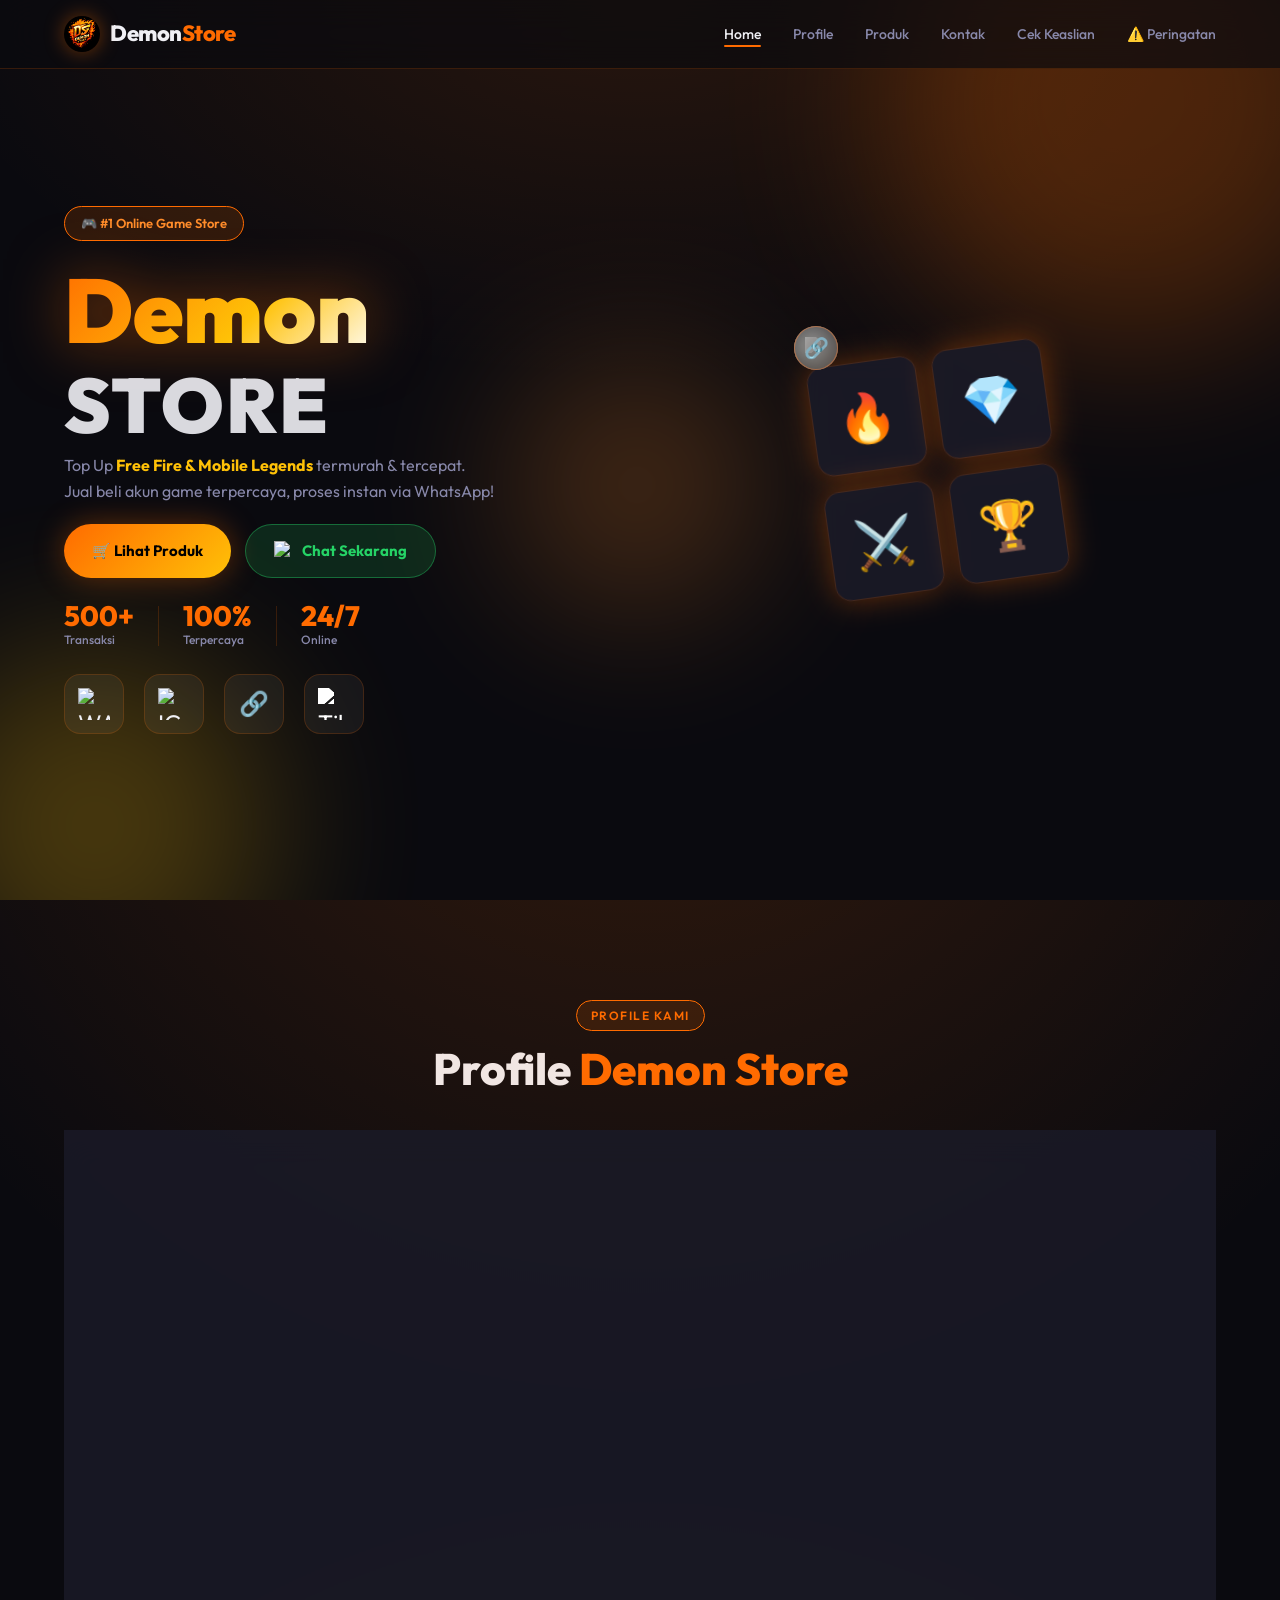
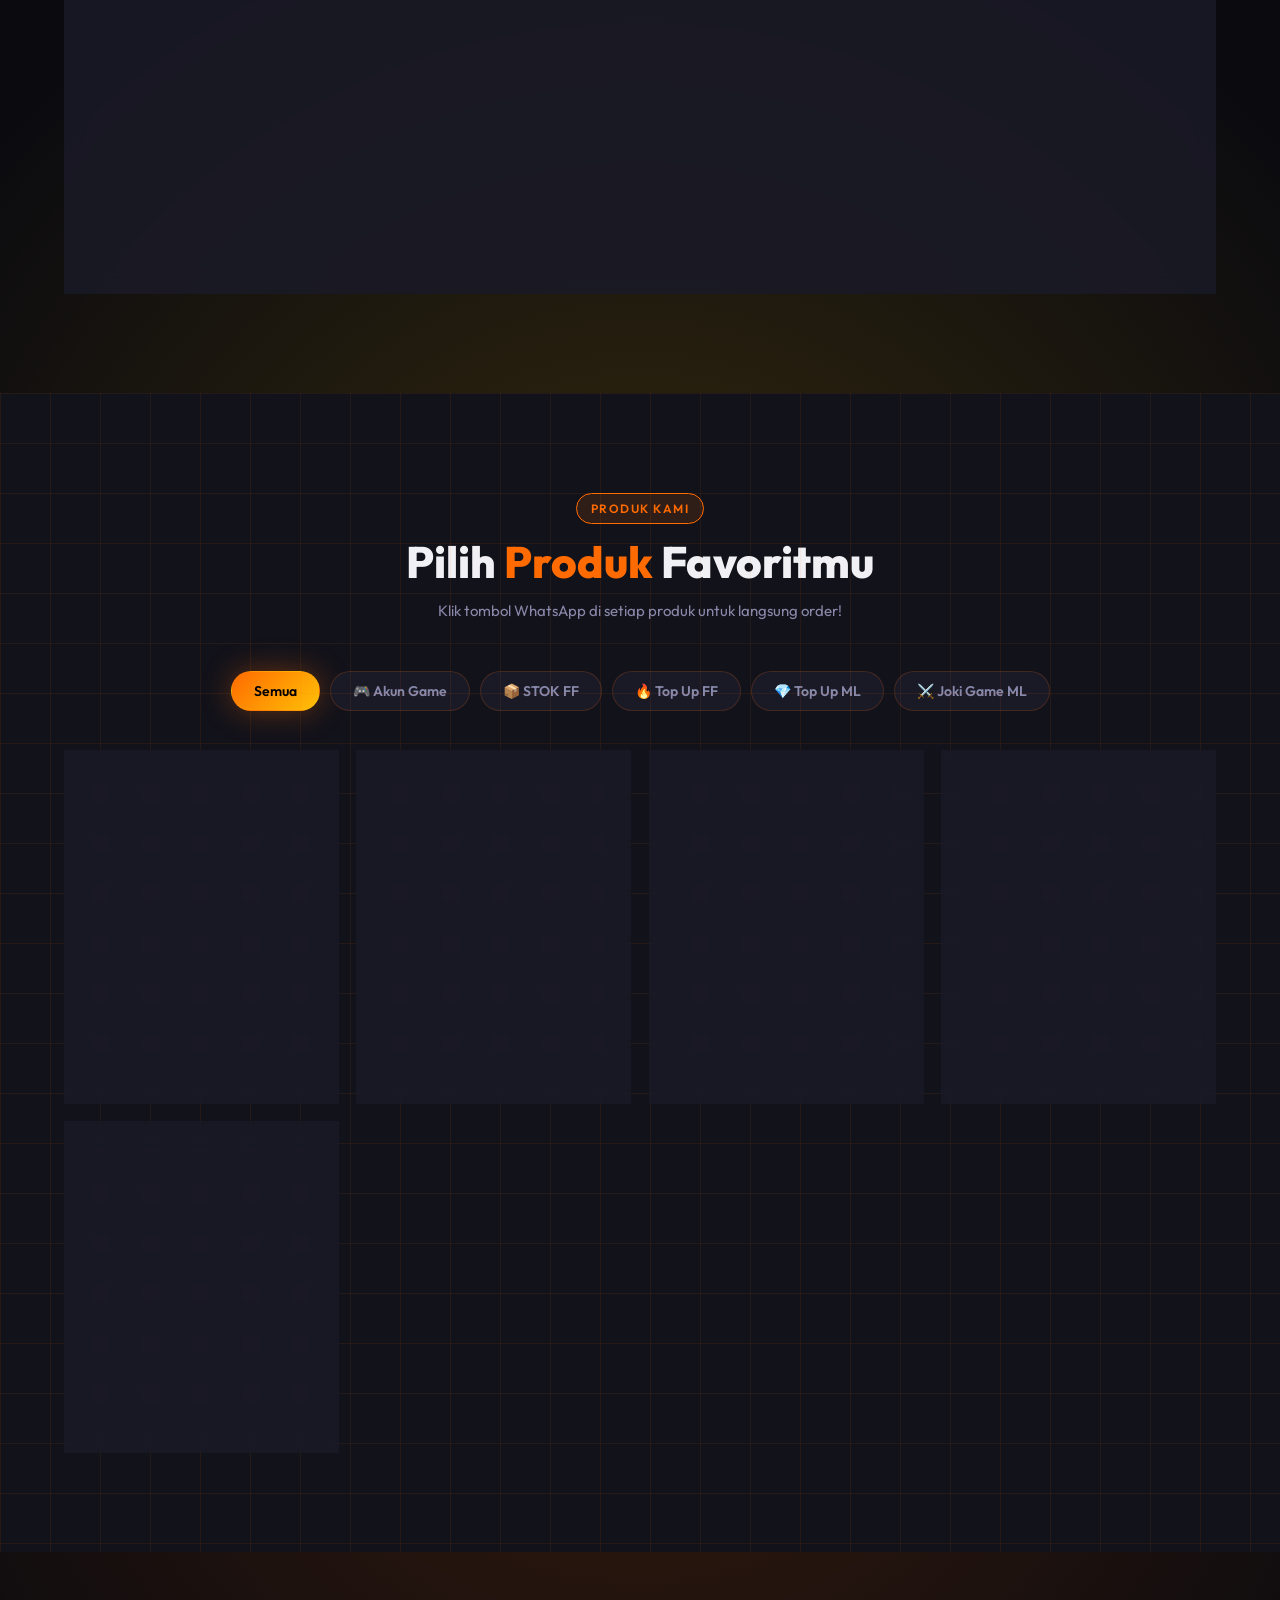
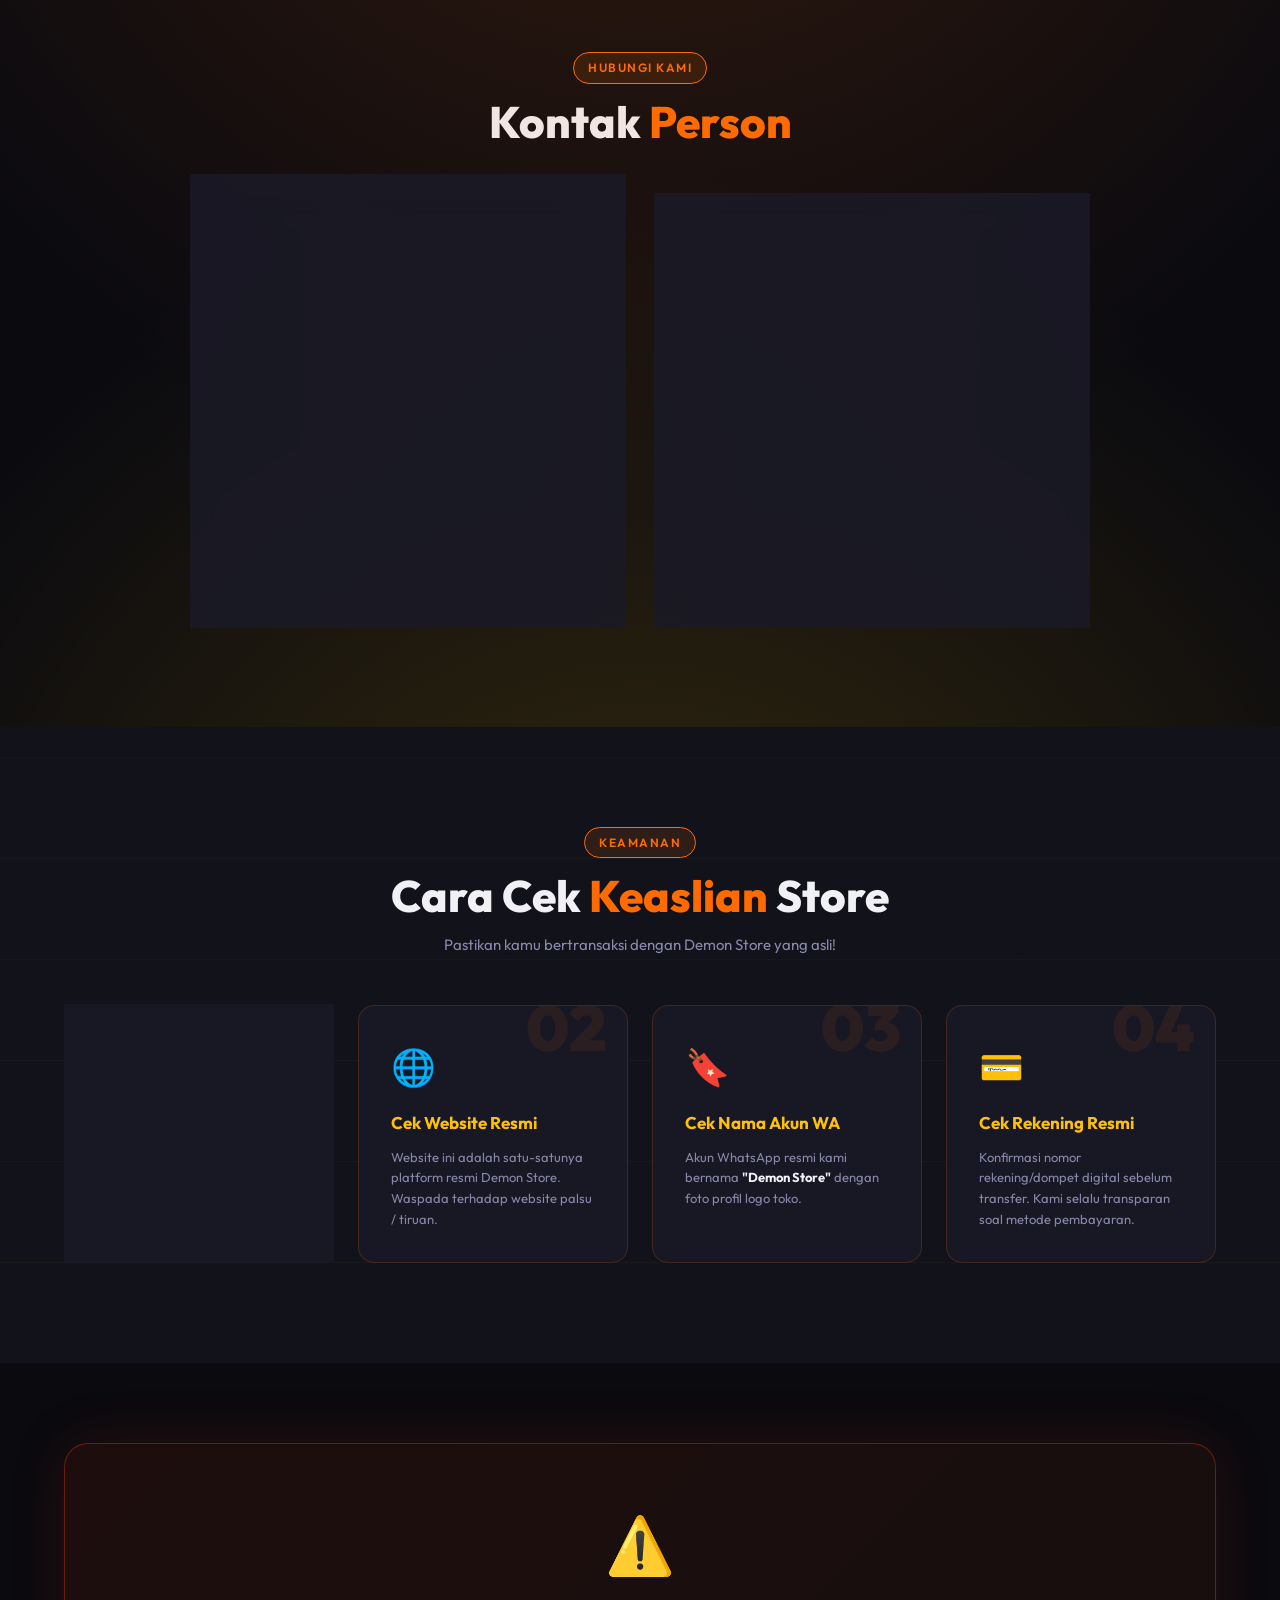
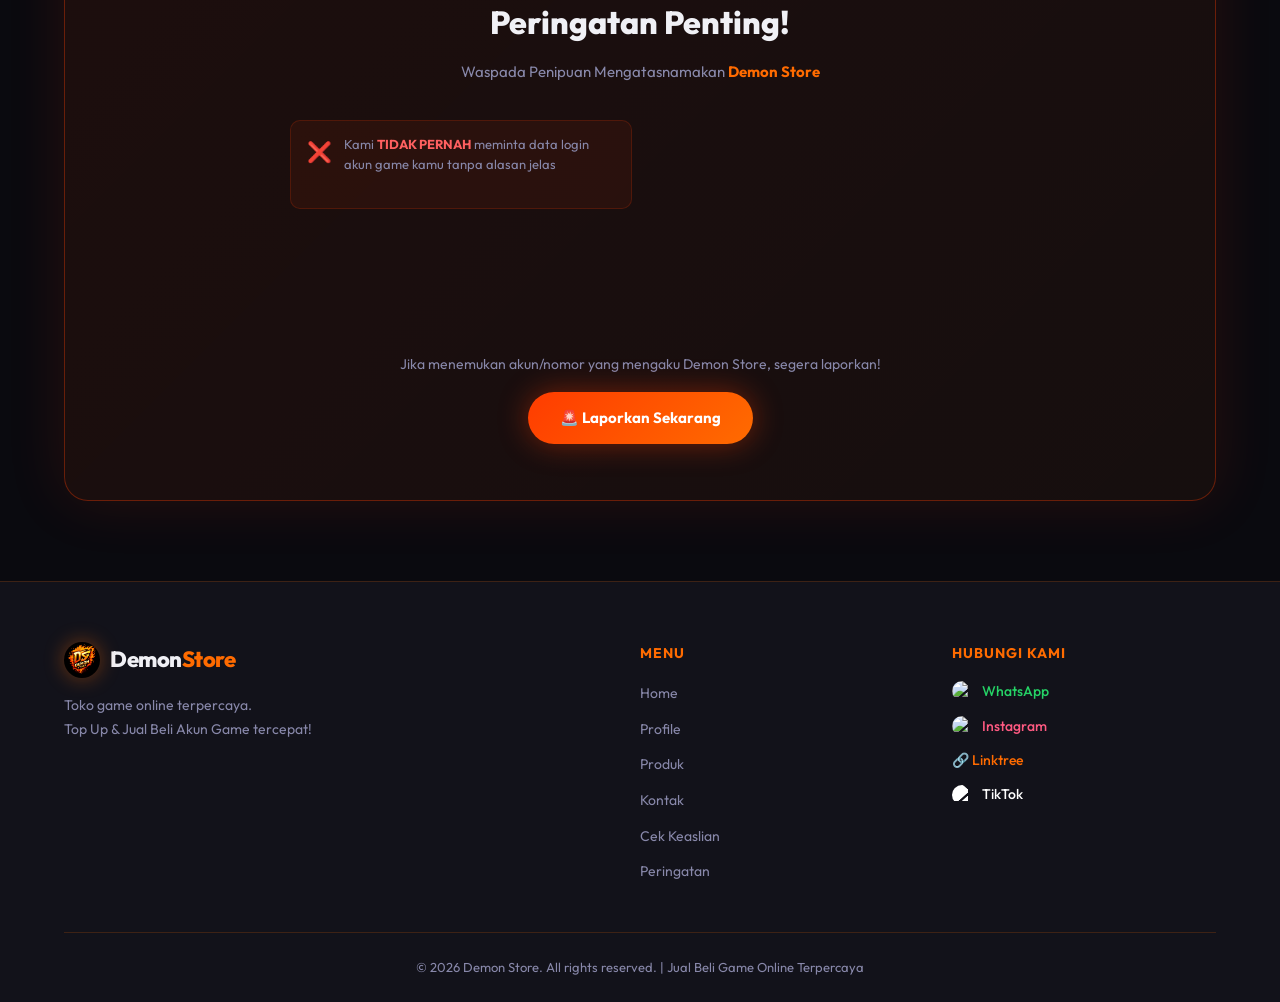
==== index.html @ 5db78ac3 "stok FF-013" ====
<!DOCTYPE html>
<html lang="id">
<head>
  <meta charset="UTF-8" />
  <meta name="viewport" content="width=device-width, initial-scale=1.0" />
  <title>Demon Store – Jual Beli Game Online Terpercaya</title>
  <meta name="description" content="Demon Store – Top Up FF & ML, Jual Beli Akun Game terpercaya. Order mudah via WhatsApp!" />
  <link rel="preconnect" href="https://fonts.googleapis.com" />
  <link rel="preconnect" href="https://fonts.gstatic.com" crossorigin />
  <link href="https://fonts.googleapis.com/css2?family=Outfit:wght@300;400;500;600;700;800;900&display=swap" rel="stylesheet" />
  <link rel="stylesheet" href="https://cdnjs.cloudflare.com/ajax/libs/font-awesome/6.4.0/css/all.min.css" />
  <link rel="stylesheet" href="style.css" />
</head>
<body>

  <!-- NAVBAR -->
  <nav class="navbar" id="navbar">
    <div class="nav-overlay" id="navOverlay"></div>
    <div class="nav-container">
      <div class="nav-logo">
        <img src="logo.jpeg" alt="Demon Store Logo" class="logo-img" />
        <span class="logo-text">Demon<span class="accent">Store</span></span>
      </div>
      <ul class="nav-links" id="navLinks">
        <!-- Sidebar Header (Hanya muncul di mobile) -->
        <div class="mobile-nav-header">
          <div class="nav-logo">
            <img src="logo.jpeg" alt="Demon Store Logo" class="logo-img" />
            <span class="logo-text">Demon<span class="accent">Store</span></span>
          </div>
          <button class="close-btn" id="closeMenu" aria-label="Close">×</button>
        </div>
        
        <li><a href="#home" class="active">Home</a></li>
        <li><a href="#profile">Profile</a></li>
        <li><a href="#products">Produk</a></li>
        <li><a href="#contact">Kontak</a></li>
        <li><a href="#verify">Cek Keaslian</a></li>
        <li><a href="#warning">⚠️ Peringatan</a></li>
      </ul>
      <button class="hamburger" id="hamburger" aria-label="Menu">
        <span></span><span></span><span></span>
      </button>
    </div>
  </nav>

  <!-- HERO -->
  <section class="hero" id="home">
    <div class="hero-bg-orbs">
      <div class="orb orb1"></div>
      <div class="orb orb2"></div>
      <div class="orb orb3"></div>
      <!-- Floating Particles (More) -->
      <div class="particle p1"></div><div class="particle p2"></div>
      <div class="particle p3"></div><div class="particle p4"></div>
      <div class="particle p5"></div><div class="particle p6"></div>
      <div class="particle p7"></div><div class="particle p8"></div>
      <div class="particle p9"></div><div class="particle p10"></div>
      <!-- Diagonal Rain (More) -->
      <div class="rain r1"></div><div class="rain r2"></div>
      <div class="rain r3"></div><div class="rain r4"></div>
      <div class="rain r5"></div><div class="rain r6"></div>
    </div>
    
    <div class="container hero-inner">
      <div class="hero-content">
        <div class="hero-badge">🎮 #1 Online Game Store</div>
        <h1 class="hero-title">
          <span class="fire-text">Demon</span><br />
          <span class="hero-sub">Store</span>
        </h1>
        <p class="hero-desc">
          Top Up <strong>Free Fire & Mobile Legends</strong> termurah & tercepat.<br />
          Jual beli akun game terpercaya, proses instan via WhatsApp!
        </p>
        <div class="hero-buttons">
          <a href="#products" class="btn-primary">🛒 Lihat Produk</a>
          <a href="https://wa.me/6283835989728?text=Halo%20Demon%20Store%2C%20saya%20ingin%20bertanya%20tentang%20produk!" class="btn-wa" target="_blank" rel="noopener">
            <img src="https://upload.wikimedia.org/wikipedia/commons/6/6b/WhatsApp.svg" alt="WA" class="wa-icon-sm" />
            Chat Sekarang
          </a>
        </div>
        <div class="hero-stats">
          <div class="stat"><span class="stat-num">500+</span><span class="stat-label">Transaksi</span></div>
          <div class="stat-divider"></div>
          <div class="stat"><span class="stat-num">100%</span><span class="stat-label">Terpercaya</span></div>
          <div class="stat-divider"></div>
          <div class="stat"><span class="stat-num">24/7</span><span class="stat-label">Online</span></div>
        </div>
        <div class="hero-socials">
          <a href="https://wa.me/6283835989728" target="_blank" rel="noopener" class="hero-social-item wa" title="WhatsApp">
            <img src="https://upload.wikimedia.org/wikipedia/commons/6/6b/WhatsApp.svg" alt="WA" />
          </a>
          <a href="https://www.instagram.com/demon_store99?igsh=MTVzcms2bGg2bmU2bA==" target="_blank" rel="noopener" class="hero-social-item ig" title="Instagram">
            <img src="https://upload.wikimedia.org/wikipedia/commons/e/e7/Instagram_logo_2016.svg" alt="IG" />
          </a>
          <a href="https://linktr.ee/DemonStoree99" target="_blank" rel="noopener" class="hero-social-item linktree" title="Linktree">
            🔗
          </a>
          <a href="https://www.tiktok.com/@demon_storree99?_r=1&_t=ZS-96Do6cMdAGb" target="_blank" rel="noopener" class="hero-social-item tiktok" title="TikTok">
            <img src="https://cdn.jsdelivr.net/npm/simple-icons@latest/icons/tiktok.svg" alt="TikTok" style="filter: brightness(0) invert(1);" />
          </a>
        </div>
      </div>
      <div class="hero-visual">
        <div class="hero-float-wrapper">
          <div class="hero-card-float">
            <div class="float-card">🔥</div>
            <div class="float-card delay1">💎</div>
            <div class="float-card delay2">⚔️</div>
            <div class="float-card delay3">🏆</div>
          </div>

          <!-- Icon Sosial di 4 sisi tengah -->
          <a href="https://wa.me/6283835989728" class="float-social fs-top" target="_blank" rel="noopener" title="WhatsApp">
            <img src="https://upload.wikimedia.org/wikipedia/commons/6/6b/WhatsApp.svg" alt="WhatsApp" />
          </a>
          <a href="https://www.instagram.com/demon_store99?igsh=MTVzcms2bGg2bmU2bA==" class="float-social fs-right" target="_blank" rel="noopener" title="Instagram">
            <img src="https://upload.wikimedia.org/wikipedia/commons/e/e7/Instagram_logo_2016.svg" alt="Instagram" />
          </a>
          <a href="https://www.tiktok.com/@demon_storree99?_r=1&_t=ZS-96Do6cMdAGb" class="float-social fs-bottom" target="_blank" rel="noopener" title="TikTok">
            <img src="https://cdn.jsdelivr.net/npm/simple-icons@latest/icons/tiktok.svg" alt="TikTok" style="filter:brightness(0) invert(1);" />
          </a>
          <a href="https://linktr.ee/DemonStoree99" class="float-social fs-left" target="_blank" rel="noopener" title="Linktree">
            🔗
          </a>
        </div>
      </div>
    </div>
  </section>

  <!-- PROFILE -->
  <section class="contact-section" id="profile">
    <div class="contact-bg-waves">
      <div class="wave w1"></div>
      <div class="wave w2"></div>
    </div>
    <div class="container">
      <div class="section-header">
        <span class="section-badge">Profile Kami</span>
        <h2 class="section-title">Profile <span class="accent">Demon Store</span></h2>
      </div>
      <div class="contact-grid">
        <div class="contact-card">
          <img src="logo1.jpeg" alt="Demon Store Logo" class="contact-logo" />
          <h3>Demon Store Official</h3>
          <p>𝗠𝗲𝗻𝗶𝗻𝗴𝗶𝗹𝗮𝗵 𝗧𝗮𝗻𝗽𝗮 𝗠𝗲𝗻𝗷𝗮𝘁𝘂𝗵𝗸𝗮𝗻 </p>
          <div class="contact-buttons-wrapper">
            <a href="https://wa.me/6283835989728?text=Halo%20Demon%20Store%2C%20saya%20ingin%20bertanya!" class="btn-contact wa" target="_blank" rel="noopener">
              <img src="https://upload.wikimedia.org/wikipedia/commons/6/6b/WhatsApp.svg" alt="WA" class="wa-icon" />
              WhatsApp
            </a>
            <a href="https://www.instagram.com/demon_store99?igsh=MTVzcms2bGg2bmU2bA==" class="btn-contact ig" target="_blank" rel="noopener">
              <img src="https://upload.wikimedia.org/wikipedia/commons/e/e7/Instagram_logo_2016.svg" alt="IG" class="wa-icon" />
              Instagram
            </a>
            <a href="https://www.tiktok.com/@demon_storree99?_r=1&_t=ZS-96Do6cMdAGb" class="btn-contact tiktok" target="_blank" rel="noopener">
              <img src="https://cdn.jsdelivr.net/npm/simple-icons@latest/icons/tiktok.svg" alt="TikTok" class="wa-icon" style="filter: brightness(0) invert(1);" />
              TikTok
            </a>
            <a href="https://whatsapp.com/channel/0029Vb9yxIjLikgG3HMe6g3t" class="btn-contact youtube" target="_blank" rel="noopener">
              <img src="all testi.jpeg" alt="YouTube" class="wa-icon" />
              All Testi / Stok Demon Store
            </a>
            <a href="https://whatsapp.com/channel/0029Vb6cRN696H4KCyrR0G2e" class="btn-contact discord" target="_blank" rel="noopener">
              <img src="rental.jpeg" alt="Discord" class="wa-icon" />
              Rental Akun FF Demon Store
            </a>
            <a href="https://whatsapp.com/channel/0029VbBf2Cc2UPBJj2Yd321P" class="btn-contact telegram" target="_blank" rel="noopener">
              <img src="top up.jpeg" alt="Telegram" class="wa-icon" />
              Top Up💎FF / ML Demon Store
            </a>
            <a href="https://whatsapp.com/channel/0029VbCBgcVI7BeAu5rU200K" class="btn-contact facebook" target="_blank" rel="noopener">
              <img src="joki.jpeg" alt="Facebook" class="wa-icon" />
              Joki Game ML / FF Demon Store
            </a>
              <a href="https://linktr.ee/DemonStoree99" class="btn-contact linktree" target="_blank" rel="noopener">
              <span class="wa-icon">🔗</span>
              Linktree (Semua Layanan)
            </a>
          </div>
        </div>
      </div>
    </div>
  </section>

  <!-- PRODUCTS -->
  <section class="products-section" id="products">
    <div class="products-bg-grid"></div>
    <div class="container">
      <div class="section-header">
        <span class="section-badge">Produk Kami</span>
        <h2 class="section-title">Pilih <span class="accent">Produk</span> Favoritmu</h2>
        <p class="section-desc">Klik tombol WhatsApp di setiap produk untuk langsung order!</p>
      </div>

      <!-- CATEGORY TABS -->
      <div class="category-tabs">
        <button class="tab-btn active" data-tab="all" id="tab-all">Semua</button>
        <button class="tab-btn" data-tab="akun" id="tab-akun">🎮 Akun Game</button>
        <button class="tab-btn" data-tab="stok-ff" id="tab-stok-ff">📦 STOK FF</button>
        <button class="tab-btn" data-tab="ff" id="tab-ff">🔥 Top Up FF</button>
        <button class="tab-btn" data-tab="ml" id="tab-ml">💎 Top Up ML</button>
        <button class="tab-btn" data-tab="joki" id="tab-joki">⚔️ Joki Game ML</button>
      </div>

      <!-- PRODUCT GRID -->
      <div class="product-grid" id="productGrid">

        <!-- AKUN GAME -->
        <div class="product-card" data-category="akun" data-popular="true">
          <div class="card-badge hot">HOT</div>
          <div class="card-game-icon">🎮</div>
          <div class="card-info">
            <span class="card-game-tag">Akun Game</span>
            <h3 class="card-title">Akun Mobile Legends</h3>
            <p class="card-desc">Akun ML berbagai tier rank (Epic – Mythic), hero & skin lengkap</p>
            <div class="card-price">Mulai <span>Rp 50.000</span></div>
          </div>
          <a href="https://wa.me/6283835989728?text=Halo%20Demon%20Store%2C%20saya%20mau%20beli%20Akun%20Mobile%20Legends.%20Bisa%20info%20stok%20dan%20harganya%3F" class="btn-order" target="_blank" rel="noopener">
            <img src="https://upload.wikimedia.org/wikipedia/commons/6/6b/WhatsApp.svg" alt="WA" class="wa-icon" />
            Order via WhatsApp
          </a>
        </div>

        <div class="product-card" data-category="akun" data-popular="true">
          <div class="card-badge">BEST</div>
          <div class="card-game-icon">🔥</div>
          <div class="card-info">
            <span class="card-game-tag">Akun Game</span>
            <h3 class="card-title">Akun Free Fire</h3>
            <p class="card-desc">Akun FF level tinggi, karakter & skin senjata rare tersedia</p>
            <div class="card-price">Mulai <span>Rp 100.000</span></div>
          </div>
          <a href="https://wa.me/6283835989728?text=Halo%20Demon%20Store%2C%20saya%20tertarik%20beli%20Akun%20Free%20Fire.%20Ada%20stok%3F%20Minta%20info%20lengkapnya%20dong!" class="btn-order" target="_blank" rel="noopener">
            <img src="https://upload.wikimedia.org/wikipedia/commons/6/6b/WhatsApp.svg" alt="WA" class="wa-icon" />
            Order via WhatsApp
          </a>
        </div>

        <div class="product-card" data-category="akun">
          <div class="card-game-icon">🏆</div>
          <div class="card-info">
            <span class="card-game-tag">Akun Game</span>
            <h3 class="card-title">Akun PUBG Mobile</h3>
            <p class="card-desc">Akun PUBG M dengan outfit & gun skin premium, rank tinggi</p>
            <div class="card-price">Mulai <span>Rp 75.000</span></div>
          </div>
          <a href="https://wa.me/6283835989728?text=Halo%20Demon%20Store%2C%20saya%20mau%20tanya%20soal%20Akun%20PUBG%20Mobile%20yang%20dijual.%20Ada%20pilihan%20apa%20saja%3F" class="btn-order" target="_blank" rel="noopener">
            <img src="https://upload.wikimedia.org/wikipedia/commons/6/6b/WhatsApp.svg" alt="WA" class="wa-icon" />
            Order via WhatsApp
          </a>
        </div>

        <!-- STOK FF CARDS -->
        <div class="product-card stok-ff-card" data-category="stok-ff" data-popular="false" onclick="window.location.href='detail.html?id=FF-001'" style="cursor: pointer;">
          <div class="stok-slider-wrapper">
            <div class="stok-images-gallery">
              <img src="FF-001/sampul.png" alt="Profile" class="stok-image active" />
            </div>
            <div class="stok-slider-nav stok-slider-prev" onclick="event.stopPropagation(); prevStokImage(this)"><i class="fas fa-arrow-left"></i></div>
            <div class="stok-slider-nav stok-slider-next" onclick="event.stopPropagation(); nextStokImage(this)"><i class="fas fa-arrow-right"></i></div>
            <div class="stok-slider-dots">
              <div class="stok-slider-dot active" onclick="event.stopPropagation(); goToStokImage(this, 0)"></div>
            </div>
          </div>
          <div class="stok-content-wrapper">
            <div class="stok-badge-category">FREE FIRE</div>
            <div class="stok-account-id">FF-001</div>
            <div class="stok-desc"><p>Akun Level 71</p></div>
            <div class="stok-status">Sold Out</div>
            <div class="stok-warranty">✓ Bergaransi</div>
            <div class="stok-bestseller">⭐ Best Seller</div>
            <div class="stok-price">Harga: <span>Rp 550.000</span></div>
          </div>
        </div>

        <div class="product-card stok-ff-card" data-category="stok-ff" data-popular="false" onclick="window.location.href='detail.html?id=FF-002'" style="cursor: pointer;">
          <div class="stok-slider-wrapper">
            <div class="stok-images-gallery">
              <img src="FF-002/sampul.png" alt="Profile" class="stok-image active" />
            </div>
            <div class="stok-slider-nav stok-slider-prev" onclick="event.stopPropagation(); prevStokImage(this)"><i class="fas fa-arrow-left"></i></div>
            <div class="stok-slider-nav stok-slider-next" onclick="event.stopPropagation(); nextStokImage(this)"><i class="fas fa-arrow-right"></i></div>
            <div class="stok-slider-dots">
              <div class="stok-slider-dot active" onclick="event.stopPropagation(); goToStokImage(this, 0)"></div>
            </div>
          </div>
          <div class="stok-content-wrapper">
            <div class="stok-badge-category">FREE FIRE</div>
            <div class="stok-account-id">FF-002</div>
            <div class="stok-desc"><p>Akun Level 70</p></div>
            <div class="stok-status">Sold Out</div>
            <div class="stok-warranty">✓ Bergaransi</div>
            <div class="stok-bestseller">⭐ Best Seller</div>
            <div class="stok-price">Harga: <span>Rp 650.000</span></div>
          </div>
        </div>

        <div class="product-card stok-ff-card" data-category="stok-ff" data-popular="false" onclick="window.location.href='detail.html?id=FF-003'" style="cursor: pointer;">
          <div class="stok-slider-wrapper">
            <div class="stok-images-gallery">
              <img src="FF-003/sampul.png" alt="Profile" class="stok-image active" />
            </div>
            <div class="stok-slider-nav stok-slider-prev" onclick="event.stopPropagation(); prevStokImage(this)"><i class="fas fa-arrow-left"></i></div>
            <div class="stok-slider-nav stok-slider-next" onclick="event.stopPropagation(); nextStokImage(this)"><i class="fas fa-arrow-right"></i></div>
            <div class="stok-slider-dots">
              <div class="stok-slider-dot active" onclick="event.stopPropagation(); goToStokImage(this, 0)"></div>
            </div>
          </div>
          <div class="stok-content-wrapper">
            <div class="stok-badge-category">FREE FIRE</div>
            <div class="stok-account-id">FF-003</div>
            <div class="stok-desc"><p>Akun Level 77</p></div>
            <div class="stok-status">Sold Out</div>
            <div class="stok-warranty">✓ Bergaransi</div>
            <div class="stok-bestseller">⭐ Best Seller</div>
            <div class="stok-price">Harga: <span>Rp 2.500.000</span></div>
          </div>
        </div>
        <div class="product-card stok-ff-card" data-category="stok-ff" data-popular="false" onclick="window.location.href='detail.html?id=FF-004'" style="cursor: pointer;">
          <div class="stok-slider-wrapper">
            <div class="stok-images-gallery">
              <img src="FF-004/sampul.png" alt="Profile" class="stok-image active" />
            </div>
            <div class="stok-slider-nav stok-slider-prev" onclick="event.stopPropagation(); prevStokImage(this)"><i class="fas fa-arrow-left"></i></div>
            <div class="stok-slider-nav stok-slider-next" onclick="event.stopPropagation(); nextStokImage(this)"><i class="fas fa-arrow-right"></i></div>
            <div class="stok-slider-dots">
              <div class="stok-slider-dot active" onclick="event.stopPropagation(); goToStokImage(this, 0)"></div>
            </div>
          </div>
          <div class="stok-content-wrapper">
            <div class="stok-badge-category">FREE FIRE</div>
            <div class="stok-account-id">FF-004</div>
            <div class="stok-desc"><p>Akun Level 54</p></div>
            <div class="stok-status">Sold Out</div>
            <div class="stok-warranty">✓ Bergaransi</div>
            <div class="stok-bestseller">⭐ Best Seller</div>
            <div class="stok-price">Harga: <span>Rp 250.000</span></div>
          </div>
        </div>
        <div class="product-card stok-ff-card" data-category="stok-ff" data-popular="false" onclick="window.location.href='detail.html?id=FF-005'" style="cursor: pointer;">
          <div class="stok-slider-wrapper">
            <div class="stok-images-gallery">
              <img src="FF-005/sampul.png" alt="Profile" class="stok-image active" />
            </div>
            <div class="stok-slider-nav stok-slider-prev" onclick="event.stopPropagation(); prevStokImage(this)"><i class="fas fa-arrow-left"></i></div>
            <div class="stok-slider-nav stok-slider-next" onclick="event.stopPropagation(); nextStokImage(this)"><i class="fas fa-arrow-right"></i></div>
            <div class="stok-slider-dots">
              <div class="stok-slider-dot active" onclick="event.stopPropagation(); goToStokImage(this, 0)"></div>
            </div>
          </div>
          <div class="stok-content-wrapper">
            <div class="stok-badge-category">FREE FIRE</div>
            <div class="stok-account-id">FF-005</div>
            <div class="stok-desc"><p>Akun Level 54</p></div>
            <div class="stok-status">Sold Out</div>
            <div class="stok-warranty">✓ Bergaransi</div>
            <div class="stok-bestseller">⭐ Best Seller</div>
            <div class="stok-price">Harga: <span>Rp 200.000</span></div>
          </div>
        </div>
        <div class="product-card stok-ff-card" data-category="stok-ff" data-popular="false" onclick="window.location.href='detail.html?id=FF-006'" style="cursor: pointer;">
          <div class="stok-slider-wrapper">
            <div class="stok-images-gallery">
              <img src="FF-006/sampul.png" alt="Profile" class="stok-image active" />
            </div>
            <div class="stok-slider-nav stok-slider-prev" onclick="event.stopPropagation(); prevStokImage(this)"><i class="fas fa-arrow-left"></i></div>
            <div class="stok-slider-nav stok-slider-next" onclick="event.stopPropagation(); nextStokImage(this)"><i class="fas fa-arrow-right"></i></div>
            <div class="stok-slider-dots">
              <div class="stok-slider-dot active" onclick="event.stopPropagation(); goToStokImage(this, 0)"></div>
            </div>
          </div>
          <div class="stok-content-wrapper">
            <div class="stok-badge-category">FREE FIRE</div>
            <div class="stok-account-id">FF-006</div>
            <div class="stok-desc"><p>Akun Level 65</p></div>
            <div class="stok-status">Sold Out </div>
            <div class="stok-warranty">✓ Bergaransi</div>
            <div class="stok-bestseller">⭐ Best Seller</div>
            <div class="stok-price">Harga: <span>Rp 250.000</span></div>
          </div>
        </div>
        <div class="product-card stok-ff-card" data-category="stok-ff" data-popular="false" onclick="window.location.href='detail.html?id=FF-007'" style="cursor: pointer;">
          <div class="stok-slider-wrapper">
            <div class="stok-images-gallery">
              <img src="FF-007/sampul.png" alt="Profile" class="stok-image active" />
            </div>
            <div class="stok-slider-nav stok-slider-prev" onclick="event.stopPropagation(); prevStokImage(this)"><i class="fas fa-arrow-left"></i></div>
            <div class="stok-slider-nav stok-slider-next" onclick="event.stopPropagation(); nextStokImage(this)"><i class="fas fa-arrow-right"></i></div>
            <div class="stok-slider-dots">
              <div class="stok-slider-dot active" onclick="event.stopPropagation(); goToStokImage(this, 0)"></div>
            </div>
          </div>
          <div class="stok-content-wrapper">
            <div class="stok-badge-category">FREE FIRE</div>
            <div class="stok-account-id">FF-007</div>
            <div class="stok-desc"><p>Akun Level 62</p></div>
            <div class="stok-status">Sold Out </div>
            <div class="stok-warranty">✓ Bergaransi</div>
            <div class="stok-bestseller">⭐ Best Seller</div>
            <div class="stok-price">Harga: <span>Rp 70.000</span></div>
          </div>
        </div>
        <div class="product-card stok-ff-card" data-category="stok-ff" data-popular="false" onclick="window.location.href='detail.html?id=FF-008'" style="cursor: pointer;">
          <div class="stok-slider-wrapper">
            <div class="stok-images-gallery">
              <img src="FF-008/sampul.png" alt="Profile" class="stok-image active" />
            </div>
            <div class="stok-slider-nav stok-slider-prev" onclick="event.stopPropagation(); prevStokImage(this)"><i class="fas fa-arrow-left"></i></div>
            <div class="stok-slider-nav stok-slider-next" onclick="event.stopPropagation(); nextStokImage(this)"><i class="fas fa-arrow-right"></i></div>
            <div class="stok-slider-dots">
              <div class="stok-slider-dot active" onclick="event.stopPropagation(); goToStokImage(this, 0)"></div>
            </div>
          </div>
          <div class="stok-content-wrapper">
            <div class="stok-badge-category">FREE FIRE</div>
            <div class="stok-account-id">FF-008</div>
            <div class="stok-desc"><p>Akun Level 64</p></div>
            <div class="stok-status">Sold Out</div>
            <div class="stok-warranty">✓ Bergaransi</div>
            <div class="stok-bestseller">⭐ Best Seller</div>
            <div class="stok-price">Harga: <span>Rp 150.000</span></div>
          </div>
        </div>
        <div class="product-card stok-ff-card" data-category="stok-ff" data-popular="false" onclick="window.location.href='detail.html?id=FF-009'" style="cursor: pointer;">
          <div class="stok-slider-wrapper">
            <div class="stok-images-gallery">
              <img src="FF-009/sampul.png" alt="Profile" class="stok-image active" />
            </div>
            <div class="stok-slider-nav stok-slider-prev" onclick="event.stopPropagation(); prevStokImage(this)"><i class="fas fa-arrow-left"></i></div>
            <div class="stok-slider-nav stok-slider-next" onclick="event.stopPropagation(); nextStokImage(this)"><i class="fas fa-arrow-right"></i></div>
            <div class="stok-slider-dots">
              <div class="stok-slider-dot active" onclick="event.stopPropagation(); goToStokImage(this, 0)"></div>
            </div>
          </div>
          <div class="stok-content-wrapper">
            <div class="stok-badge-category">FREE FIRE</div>
            <div class="stok-account-id">FF-009</div>
            <div class="stok-desc"><p>Akun Level 59</p></div>
            <div class="stok-status">Sold Out</div>
            <div class="stok-warranty">✓ Bergaransi</div>
            <div class="stok-bestseller">⭐ Best Seller</div>
            <div class="stok-price">Harga: <span>Rp 70.000</span></div>
          </div>
        </div>
        <div class="product-card stok-ff-card" data-category="stok-ff" data-popular="false" onclick="window.location.href='detail.html?id=FF-010'" style="cursor: pointer;">
          <div class="stok-slider-wrapper">
            <div class="stok-images-gallery">
              <img src="FF-010/sampul.png" alt="Profile" class="stok-image active" />
            </div>
            <div class="stok-slider-nav stok-slider-prev" onclick="event.stopPropagation(); prevStokImage(this)"><i class="fas fa-arrow-left"></i></div>
            <div class="stok-slider-nav stok-slider-next" onclick="event.stopPropagation(); nextStokImage(this)"><i class="fas fa-arrow-right"></i></div>
            <div class="stok-slider-dots">
              <div class="stok-slider-dot active" onclick="event.stopPropagation(); goToStokImage(this, 0)"></div>
            </div>
          </div>
          <div class="stok-content-wrapper">
            <div class="stok-badge-category">FREE FIRE</div>
            <div class="stok-account-id">FF-010</div>
            <div class="stok-desc"><p>Akun Level 69</p></div>
            <div class="stok-status">Sold Out</div>
            <div class="stok-warranty">✓ Bergaransi</div>
            <div class="stok-bestseller">⭐ Best Seller</div>
            <div class="stok-price">Harga: <span>Rp 650.000</span></div>
          </div>
        </div>
        <div class="product-card stok-ff-card" data-category="stok-ff" data-popular="false" onclick="window.location.href='detail.html?id=FF-011'" style="cursor: pointer;">
          <div class="stok-slider-wrapper">
            <div class="stok-images-gallery">
              <img src="FF-011/sampul.png" alt="Profile" class="stok-image active" />
            </div>
            <div class="stok-slider-nav stok-slider-prev" onclick="event.stopPropagation(); prevStokImage(this)"><i class="fas fa-arrow-left"></i></div>
            <div class="stok-slider-nav stok-slider-next" onclick="event.stopPropagation(); nextStokImage(this)"><i class="fas fa-arrow-right"></i></div>
            <div class="stok-slider-dots">
              <div class="stok-slider-dot active" onclick="event.stopPropagation(); goToStokImage(this, 0)"></div>
            </div>
          </div>
          <div class="stok-content-wrapper">
            <div class="stok-badge-category">FREE FIRE</div>
            <div class="stok-account-id">FF-011</div>
            <div class="stok-desc"><p>Akun Level 72</p></div>
            <div class="stok-status">Sold Out</div>
            <div class="stok-warranty">✓ Bergaransi</div>
            <div class="stok-bestseller">⭐ Best Seller</div>
            <div class="stok-price">Harga: <span>Rp 250.000</span></div>
          </div>
        </div>
         <div class="product-card stok-ff-card" data-category="stok-ff" data-popular="false" onclick="window.location.href='detail.html?id=FF-012'" style="cursor: pointer;">
          <div class="stok-slider-wrapper">
            <div class="stok-images-gallery">
              <img src="FF-012/sampul.png" alt="Profile" class="stok-image active" />
            </div>
            <div class="stok-slider-nav stok-slider-prev" onclick="event.stopPropagation(); prevStokImage(this)"><i class="fas fa-arrow-left"></i></div>
            <div class="stok-slider-nav stok-slider-next" onclick="event.stopPropagation(); nextStokImage(this)"><i class="fas fa-arrow-right"></i></div>
            <div class="stok-slider-dots">
              <div class="stok-slider-dot active" onclick="event.stopPropagation(); goToStokImage(this, 0)"></div>
            </div>
          </div>
          <div class="stok-content-wrapper">
            <div class="stok-badge-category">FREE FIRE</div>
            <div class="stok-account-id">FF-012</div>
            <div class="stok-desc"><p>Akun Level 62</p></div>
            <div class="stok-status">Sold Out</div>
            <div class="stok-warranty">✓ Bergaransi</div>
            <div class="stok-bestseller">⭐ Best Seller</div>
            <div class="stok-price">Harga: <span>Rp30.000</span></div>
          </div>
        </div>
          <div class="product-card stok-ff-card" data-category="stok-ff" data-popular="false" onclick="window.location.href='detail.html?id=FF-013'" style="cursor: pointer;">
          <div class="stok-slider-wrapper">
            <div class="stok-images-gallery">
              <img src="FF-013/sampul.png" alt="Profile" class="stok-image active" />
            </div>
            <div class="stok-slider-nav stok-slider-prev" onclick="event.stopPropagation(); prevStokImage(this)"><i class="fas fa-arrow-left"></i></div>
            <div class="stok-slider-nav stok-slider-next" onclick="event.stopPropagation(); nextStokImage(this)"><i class="fas fa-arrow-right"></i></div>
            <div class="stok-slider-dots">
              <div class="stok-slider-dot active" onclick="event.stopPropagation(); goToStokImage(this, 0)"></div>
            </div>
          </div>
          <div class="stok-content-wrapper">
            <div class="stok-badge-category">FREE FIRE</div>
            <div class="stok-account-id">FF-013</div>
            <div class="stok-desc"><p>Akun Level 57</p></div>
            <div class="stok-status">Ready</div>
            <div class="stok-warranty">✓ Bergaransi</div>
            <div class="stok-bestseller">⭐ Best Seller</div>
            <div class="stok-price">Harga: <span>Rp70.000</span></div>
          </div>
        </div>


        <!-- TOP UP FF – INTRO CARD (tampil di tab Semua) -->
        <div class="product-card" data-category="ff-intro" data-popular="true">
          <div class="card-badge hot">47+ PAKET</div>
          <div class="card-game-icon">💎</div>
          <div class="card-info">
            <span class="card-game-tag ff-tag">Free Fire</span>
            <h3 class="card-title">Top Up Diamond Free Fire</h3>
            <p class="card-desc">Tersedia 47+ paket diamond mulai 5 💎 hingga 73.100 💎 — plus MM, MB, Level Up & BP Card. Harga termurah!</p>
            <div class="card-price">Mulai <span>Rp 1.000</span></div>
          </div>
          <a href="#products" class="btn-order btn-ff-list" id="btn-ff-intro" onclick="activateFFTab(event)">
            🔥 Lihat Daftar Harga Lengkap
          </a>
        </div>

        <!-- TOP UP FF – PRICE LIST (rendered by script.js, tampil di tab FF) -->
        <div class="product-card pricelist-card" data-category="ff" id="ff-pricelist">
          <div class="card-badge hot">LENGKAP</div>
          <div class="pl-header">
            <div class="card-game-icon">🔥</div>
            <div>
              <span class="card-game-tag ff-tag">Free Fire</span>
              <h3 class="card-title">Daftar Harga Top Up FF</h3>
              <p class="card-desc">Klik item untuk langsung order via WhatsApp!</p>
            </div>
          </div>
          <div id="ff-pricelist-body"></div>
        </div>


        <!-- TOP UP ML – INTRO CARD (tampil di tab Semua) -->
        <div class="product-card" data-category="ml-intro" data-popular="true">
          <div class="card-badge hot">38+ PAKET</div>
          <div class="card-game-icon">💎</div>
          <div class="card-info">
            <span class="card-game-tag ml-tag">Mobile Legends</span>
            <h3 class="card-title">Top Up Diamond MLBB</h3>
            <p class="card-desc">Tersedia 38+ paket diamond mulai 5 💎 hingga 1139 💎 — plus WDP & Starlight. Proses instan!</p>
            <div class="card-price">Mulai <span>Rp 2.000</span></div>
          </div>
          <a href="#products" class="btn-order btn-ml-list" id="btn-ml-intro" onclick="activateMLTab(event)">
            💎 Lihat Daftar Harga Lengkap
          </a>
        </div>

        <!-- TOP UP ML – PRICE LIST (rendered by script.js, tampil di tab ML) -->
        <div class="product-card pricelist-card" data-category="ml" id="ml-pricelist">
          <div class="card-badge hot">LENGKAP</div>
          <div class="pl-header">
            <div class="card-game-icon">💎</div>
            <div>
              <span class="card-game-tag ml-tag">Mobile Legends</span>
              <h3 class="card-title">Daftar Harga Top Up MLBB</h3>
              <p class="card-desc">Klik item untuk langsung order via WhatsApp!</p>
            </div>
          </div>
          <div id="ml-pricelist-body"></div>
        </div>

        <!-- JOKI GAME ML – INTRO CARD (tampil di tab Semua) -->
        <div class="product-card" data-category="joki-intro" data-popular="true">
          <div class="card-badge hot">13+ PAKET</div>
          <div class="card-game-icon">⚔️</div>
          <div class="card-info">
            <span class="card-game-tag joki-tag">Joki ML</span>
            <h3 class="card-title">Jasa Joki Rank MLBB</h3>
            <p class="card-desc">Tersedia Paket Per Bintang dan Paket Hemat Per Tier. Pengerjaan cepat, aman, & profesional!</p>
            <div class="card-price">Mulai <span>Rp 2.000</span></div>
          </div>
          <a href="#products" class="btn-order btn-joki-list" id="btn-joki-intro" onclick="activateJokiTab(event)">
            ⚔️ Lihat Daftar Harga Joki
          </a>
        </div>

        <!-- JOKI GAME ML – PRICE LIST (rendered by script.js, tampil di tab Joki) -->
        <div class="product-card pricelist-card" data-category="joki" id="joki-pricelist">
          <div class="card-badge hot">LENGKAP</div>
          <div class="pl-header">
            <div class="card-game-icon">⚔️</div>
            <div>
              <span class="card-game-tag joki-tag">Joki ML</span>
              <h3 class="card-title">Daftar Harga Joki MLBB</h3>
              <p class="card-desc">Klik item untuk langsung order via WhatsApp!</p>
            </div>
          </div>
          <div id="joki-pricelist-body"></div>
        </div>

      </div><!-- end product-grid -->
    </div>
  </section>

  <!-- CONTACT -->
  <section class="contact-section" id="contact">
    <div class="contact-bg-waves">
      <div class="wave w1"></div>
      <div class="wave w2"></div>
    </div>
    <div class="container">
      <div class="section-header">
        <span class="section-badge">Hubungi Kami</span>
        <h2 class="section-title">Kontak <span class="accent">Person</span></h2>
      </div>
      <div class="contact-grid">
        <div class="contact-card">
          <img src="logo1.jpeg" alt="Demon Store Logo" class="contact-logo" />
          <h3>Demon Store Official</h3>
          <p>Layanan Pelanggan 24 Jam</p>
          <div class="contact-buttons-wrapper">
            <a href="https://wa.me/6283835989728?text=Halo%20Demon%20Store%2C%20saya%20ingin%20bertanya!" class="btn-contact wa" target="_blank" rel="noopener">
              <img src="https://upload.wikimedia.org/wikipedia/commons/6/6b/WhatsApp.svg" alt="WA" class="wa-icon" />
              WhatsApp
            </a>
            <a href="https://www.instagram.com/demon_store99?igsh=MTVzcms2bGg2bmU2bA==" class="btn-contact ig" target="_blank" rel="noopener">
              <img src="https://upload.wikimedia.org/wikipedia/commons/e/e7/Instagram_logo_2016.svg" alt="IG" class="wa-icon" />
              Instagram
            </a>
            <a href="https://linktr.ee/DemonStoree99" class="btn-contact linktree" target="_blank" rel="noopener">
              <span class="wa-icon">🔗</span>
              Linktree (Semua Layanan)
            </a>
            <!-- <a href="#" class="btn-contact tiktok" target="_blank" rel="noopener">
              <img src="https://upload.wikimedia.org/wikipedia/en/a/a9/TikTok_logo.svg" alt="TikTok" class="wa-icon" style="filter: brightness(0) invert(1);" />
              TikTok
            </a> -->
          </div>
        </div>
        <div class="contact-info-card">
          <h3>📋 Cara Order</h3>
          <ol class="order-steps">
            <li>Pilih produk yang kamu inginkan</li>
            <li>Klik tombol <strong>Order via WhatsApp</strong></li>
            <li>Konfirmasi produk & kirim data akun</li>
            <li>Lakukan pembayaran sesuai nominal</li>
            <li>Tunggu proses (maks. 5–15 menit)</li>
            <li>✅ Done! Nikmati produkmu</li>
          </ol>
        </div>
      </div>
    </div>
  </section>

  <!-- VERIFY -->
  <section class="verify-section" id="verify">
    <div class="verify-bg-scan"></div>
    <div class="container">
      <div class="section-header">
        <span class="section-badge">Keamanan</span>
        <h2 class="section-title">Cara Cek <span class="accent">Keaslian</span> Store</h2>
        <p class="section-desc">Pastikan kamu bertransaksi dengan Demon Store yang asli!</p>
      </div>
      <div class="verify-grid">
        <div class="verify-card">
          <div class="verify-num">01</div>
          <div class="verify-icon">🔗</div>
          <h3>Cek Linktree Resmi</h3>
          <p>Selalu gunakan link yang ada di <strong>Linktree Resmi</strong> kami: <a href="https://linktr.ee/DemonStoree99" target="_blank" rel="noopener" style="color: var(--yellow); text-decoration: underline;">linktr.ee/DemonStoree99</a> untuk menghindari penipuan.</p>
        </div>
        <div class="verify-card">
          <div class="verify-num">02</div>
          <div class="verify-icon">🌐</div>
          <h3>Cek Website Resmi</h3>
          <p>Website ini adalah satu-satunya platform resmi Demon Store. Waspada terhadap website palsu / tiruan.</p>
        </div>
        <div class="verify-card">
          <div class="verify-num">03</div>
          <div class="verify-icon">🔖</div>
          <h3>Cek Nama Akun WA</h3>
          <p>Akun WhatsApp resmi kami bernama <strong>"Demon Store"</strong> dengan foto profil logo toko.</p>
        </div>
        <div class="verify-card">
          <div class="verify-num">04</div>
          <div class="verify-icon">💳</div>
          <h3>Cek Rekening Resmi</h3>
          <p>Konfirmasi nomor rekening/dompet digital sebelum transfer. Kami selalu transparan soal metode pembayaran.</p>
        </div>
      </div>
    </div>
  </section>

  <!-- WARNING -->
  <section class="warning-section" id="warning">
    <!-- Efek Percikan Merah -->
    <div class="warning-sparks">
      <div class="spark s1"></div>
      <div class="spark s2"></div>
      <div class="spark s3"></div>
      <div class="spark s4"></div>
      <div class="spark s5"></div>
      <div class="spark s6"></div>
      <div class="spark s7"></div>
      <div class="spark s8"></div>
      <div class="spark s9"></div>
      <div class="spark s10"></div>
      <div class="spark s11"></div>
      <div class="spark s12"></div>
      <div class="spark s13"></div>
      <div class="spark s14"></div>
      <div class="spark s15"></div>
      <div class="spark s16"></div>
    </div>
    <div class="container">
      <div class="warning-box">
        <div class="warning-header">
          <span class="warning-icon-big">⚠️</span>
          <h2>Peringatan Penting!</h2>
        </div>
        <p class="warning-subtitle">Waspada Penipuan Mengatasnamakan <strong>Demon Store</strong></p>
        <div class="warning-list">
          <div class="warn-item">
            <span class="warn-x">❌</span>
            <p>Kami <strong>TIDAK PERNAH</strong> meminta data login akun game kamu tanpa alasan jelas</p>
          </div>
          <div class="warn-item">
            <span class="warn-x">❌</span>
            <p>Kami <strong>TIDAK PERNAH</strong> menghubungi pembeli duluan untuk menawarkan produk secara acak</p>
          </div>
          <div class="warn-item">
            <span class="warn-x">❌</span>
            <p>Kami <strong>TIDAK PERNAH</strong> meminta transfer sebelum konfirmasi order & kesepakatan harga</p>
          </div>
          <div class="warn-item">
            <span class="warn-x">❌</span>
            <p>Kami <strong>TIDAK MEMILIKI</strong> admin lain selain nomor WhatsApp resmi di atas</p>
          </div>
        </div>
        <div class="warning-cta">
          <p>Jika menemukan akun/nomor yang mengaku Demon Store, segera laporkan!</p>
          <a href="https://wa.me/6283835989728?text=Halo%20Demon%20Store%2C%20saya%20ingin%20melaporkan%20ada%20yang%20mengatasnamakan%20toko%20kalian!" class="btn-report" target="_blank" rel="noopener">
            🚨 Laporkan Sekarang
          </a>
        </div>
      </div>
    </div>
  </section>

  <!-- FOOTER -->
  <footer class="footer">
    <div class="container">
      <div class="footer-top">
        <div class="footer-brand">
          <div class="nav-logo">
            <img src="logo.jpeg" alt="Demon Store Logo" class="logo-img" />
            <span class="logo-text">Demon<span class="accent">Store</span></span>
          </div>
          <p>Toko game online terpercaya.<br />Top Up & Jual Beli Akun Game tercepat!</p>
        </div>
        <div class="footer-links">
          <h4>Menu</h4>
          <ul>
            <li><a href="#home">Home</a></li>
            <li><a href="#profile">Profile</a></li>
            <li><a href="#products">Produk</a></li>
            <li><a href="#contact">Kontak</a></li>
            <li><a href="#verify">Cek Keaslian</a></li>
            <li><a href="#warning">Peringatan</a></li>
          </ul>
        </div>
        <div class="footer-contact">
          <h4>Hubungi Kami</h4>
          <div class="footer-social-links">
            <a href="https://wa.me/6283835989728" target="_blank" rel="noopener" class="footer-link-item wa">
              <img src="https://upload.wikimedia.org/wikipedia/commons/6/6b/WhatsApp.svg" alt="WA" class="wa-icon" />
              WhatsApp
            </a>
            <a href="https://www.instagram.com/demon_store99?igsh=MTVzcms2bGg2bmU2bA==" target="_blank" rel="noopener" class="footer-link-item ig">
              <img src="https://upload.wikimedia.org/wikipedia/commons/e/e7/Instagram_logo_2016.svg" alt="IG" class="wa-icon" />
              Instagram
            </a>
            <a href="https://linktr.ee/DemonStoree99" target="_blank" rel="noopener" class="footer-link-item linktree">
              🔗 Linktree
            </a>
            <a href="https://www.tiktok.com/@demon_storree99?_r=1&_t=ZS-96Do6cMdAGb" target="_blank" rel="noopener" class="footer-link-item tiktok">
              <img src="https://cdn.jsdelivr.net/npm/simple-icons@latest/icons/tiktok.svg" alt="TikTok" class="wa-icon" style="filter: brightness(0) invert(1);" />
              TikTok
            </a>
          </div>
        </div>
      </div>
      <div class="footer-bottom">
        <p>© 2025 Demon Store. All rights reserved. | Jual Beli Game Online Terpercaya</p>
      </div>
    </div>
  </footer>

  <script src="script.js"></script>
</body>
</html>
---- style.css ----
/* ===========================
   DEMON STORE – STYLE.CSS
   Dark Theme | Orange & Yellow
   =========================== */

*, *::before, *::after { box-sizing: border-box; margin: 0; padding: 0; }

:root {
  --orange: #ff6b00;
  --orange-light: #ff8c2a;
  --yellow: #ffc107;
  --yellow-light: #ffe066;
  --dark: #0a0a0f;
  --dark2: #12121a;
  --dark3: #1a1a27;
  --dark4: #22223a;
  --card-bg: rgba(26,26,39,0.85);
  --text: #f0f0f5;
  --text-muted: #8888aa;
  --border: rgba(255,107,0,0.18);
  --glow-orange: 0 0 30px rgba(255,107,0,0.35);
  --glow-yellow: 0 0 30px rgba(255,193,7,0.25);
  --radius: 16px;
  --radius-sm: 10px;
  --transition: 0.3s cubic-bezier(.4,0,.2,1);
}

html { scroll-behavior: smooth; }

body {
  font-family: 'Outfit', sans-serif;
  background: var(--dark);
  color: var(--text);
  overflow-x: hidden;
  line-height: 1.6;
}

a { text-decoration: none; color: inherit; }
ul { list-style: none; }

.container { max-width: 1200px; margin: 0 auto; padding: 0 24px; }
.accent { color: var(--orange); }

/* ========== SCROLLBAR ========== */
::-webkit-scrollbar { width: 6px; }
::-webkit-scrollbar-track { background: var(--dark2); }
::-webkit-scrollbar-thumb { background: var(--orange); border-radius: 99px; }

/* ========== NAVBAR ========== */
.navbar {
  position: fixed; top: 0; left: 0; right: 0; z-index: 1000;
  padding: 16px 0;
  background: rgba(10,10,15,0.7);
  backdrop-filter: blur(20px);
  border-bottom: 1px solid var(--border);
  transition: var(--transition);
}
.navbar.scrolled {
  padding: 10px 0;
  background: rgba(10,10,15,0.95);
  box-shadow: 0 4px 30px rgba(0,0,0,0.4);
}
.nav-container {
  max-width: 1200px; margin: 0 auto; padding: 0 24px;
  display: flex; align-items: center; justify-content: space-between;
}
.nav-logo { 
  display: flex; align-items: center; gap: 10px; 
  position: relative; z-index: 100000; /* tetap di atas overlay menu */
}
.logo-img { 
  width: clamp(28px, 6vw, 36px); 
  height: clamp(28px, 6vw, 36px); 
  border-radius: 50%; 
  object-fit: cover; 
  filter: drop-shadow(0 0 10px rgba(255,107,0,0.4)); 
}
.logo-text { font-size: clamp(16px, 5vw, 22px); font-weight: 800; letter-spacing: -0.5px; }

/* Hilangkan backdrop-filter saat menu mobile terbuka agar overlay tidak terpotong */
.navbar.nav-open { backdrop-filter: none; background: transparent; border-bottom-color: transparent; }

.nav-links { display: flex; gap: 32px; align-items: center; }
.nav-links a {
  font-size: 14px; font-weight: 500; color: var(--text-muted);
  transition: var(--transition); position: relative;
}
.nav-links a::after {
  content: ''; position: absolute; bottom: -4px; left: 0; right: 0;
  height: 2px; background: var(--orange); border-radius: 99px;
  transform: scaleX(0); transition: var(--transition);
}
.nav-links a:hover, .nav-links a.active { color: var(--text); }
.nav-links a:hover::after, .nav-links a.active::after { transform: scaleX(1); }

/* Sembunyikan elemen khusus mobile di desktop */
.mobile-nav-header { display: none; }
.nav-overlay { display: none; }

.hamburger {
  display: none; flex-direction: column; gap: 5px;
  background: none; border: none; cursor: pointer; padding: 4px;
}
.hamburger span {
  display: block; width: 24px; height: 2px;
  background: var(--text); border-radius: 2px; transition: var(--transition);
}
.hamburger.active span:nth-child(1) { transform: rotate(45deg) translate(5px,5px); }
.hamburger.active span:nth-child(2) { opacity: 0; }
.hamburger.active span:nth-child(3) { transform: rotate(-45deg) translate(5px,-5px); }

/* ========== HERO ========== */
.hero {
  min-height: 100vh;
  display: flex; align-items: center;
  padding: 120px 0 80px; /* hilangkan padding kiri-kanan agar mengikuti .container */
  position: relative; overflow: hidden;
  background: radial-gradient(ellipse 80% 60% at 50% 0%, rgba(255,107,0,0.12) 0%, transparent 70%),
              var(--dark);
}

.hero-inner {
  display: flex; align-items: center; justify-content: space-between;
  width: 100%; gap: 40px; position: relative; z-index: 1;
}

.hero-bg-orbs { position: absolute; inset: 0; pointer-events: none; z-index: 0; }
.orb {
  position: absolute; border-radius: 50%;
  filter: blur(80px); opacity: 0.25; animation: float 8s ease-in-out infinite;
}
.orb1 { width: 500px; height: 500px; background: var(--orange); top: -150px; right: -100px; }
.orb2 { width: 350px; height: 350px; background: var(--yellow); bottom: -100px; left: -80px; animation-delay: -3s; }
.orb3 { width: 250px; height: 250px; background: var(--orange-light); top: 40%; left: 40%; animation-delay: -5s; }

@keyframes float {
  0%,100% { transform: translateY(0) scale(1); }
  50% { transform: translateY(-30px) scale(1.05); }
}

/* Background Particles */
.particle {
  position: absolute; border-radius: 50%; opacity: 0;
  pointer-events: none; z-index: 1; animation: floatParticle 10s linear infinite;
  box-shadow: 0 0 10px rgba(255,255,255,0.2);
}
.p1 { width: 6px; height: 6px; background: #fff; left: 10%; bottom: -10%; animation-duration: 8s; }
.p2 { width: 10px; height: 10px; background: var(--yellow); left: 25%; bottom: -10%; animation-duration: 12s; animation-delay: 2s; }
.p3 { width: 8px; height: 8px; background: var(--orange); left: 40%; bottom: -10%; animation-duration: 10s; animation-delay: 4s; }
.p4 { width: 5px; height: 5px; background: #fff; left: 55%; bottom: -10%; animation-duration: 15s; animation-delay: 1s; }
.p5 { width: 12px; height: 12px; background: var(--yellow); left: 70%; bottom: -10%; animation-duration: 14s; animation-delay: 6s; }
.p6 { width: 7px; height: 7px; background: var(--orange); left: 85%; bottom: -10%; animation-duration: 9s; animation-delay: 3s; }
.p7 { width: 9px; height: 9px; background: #fff; left: 15%; bottom: -10%; animation-duration: 11s; animation-delay: 5s; }
.p8 { width: 6px; height: 6px; background: var(--yellow); left: 35%; bottom: -10%; animation-duration: 13s; animation-delay: 8s; }
.p9 { width: 11px; height: 11px; background: var(--orange); left: 60%; bottom: -10%; animation-duration: 16s; animation-delay: 0.5s; }
.p10 { width: 8px; height: 8px; background: #fff; left: 90%; bottom: -10%; animation-duration: 10s; animation-delay: 7s; }

@keyframes floatParticle {
  0% { transform: translateY(0) scale(1) rotate(0); opacity: 0; }
  20% { opacity: 0.5; }
  80% { opacity: 0.5; }
  100% { transform: translateY(-1000px) scale(0.5) rotate(360deg); opacity: 0; }
}

/* Sideways Rain */
.rain {
  position: absolute; width: 1.5px; height: 80px;
  background: linear-gradient(to bottom, transparent, rgba(255,255,255,0.2));
  pointer-events: none; z-index: 1; animation: sidewaysRain 3s linear infinite;
}
.r1 { left: 10%; top: -100px; animation-delay: 0s; }
.r2 { left: 30%; top: -100px; animation-delay: 1s; }
.r3 { left: 50%; top: -100px; animation-delay: 2s; }
.r4 { left: 70%; top: -100px; animation-delay: 0.5s; }
.r5 { left: 90%; top: -100px; animation-delay: 1.5s; }
.r6 { left: 25%; top: -100px; animation-delay: 2.5s; }

@keyframes sidewaysRain {
  0% { transform: translate(0, 0) rotate(25deg); opacity: 0; }
  20% { opacity: 0.8; }
  80% { opacity: 0.8; }
  100% { transform: translate(500px, 1200px) rotate(25deg); opacity: 0; }
}

.hero-content {
  position: relative; z-index: 1;
  max-width: 640px;
  flex: 1;
}

.hero-badge {
  display: inline-flex; align-items: center; gap: 8px;
  background: rgba(255,107,0,0.15); border: 1px solid var(--orange);
  color: var(--orange-light); padding: 6px 16px; border-radius: 99px;
  font-size: 13px; font-weight: 600; margin-bottom: 24px;
  animation: fadeUp 0.6s ease both;
}

.hero-title {
  font-size: clamp(48px, 9vw, 90px);
  font-weight: 900; line-height: 1;
  margin-bottom: 8px;
  animation: fadeUp 0.7s ease 0.1s both;
}
.fire-text {
  background: linear-gradient(135deg, var(--orange) 0%, var(--yellow) 60%, #fff 100%);
  -webkit-background-clip: text; -webkit-text-fill-color: transparent; background-clip: text;
  filter: drop-shadow(0 0 30px rgba(255,107,0,0.5));
}
.hero-sub {
  color: var(--text); font-size: 0.85em; font-weight: 900;
  text-transform: uppercase; letter-spacing: 2px;
  opacity: 0.9;
}

.hero-desc {
  font-size: 16px; color: var(--text-muted); margin-bottom: 20px; max-width: 480px;
  animation: fadeUp 0.7s ease 0.2s both;
}
.hero-desc strong { color: var(--yellow); }

.hero-buttons {
  display: flex; gap: 14px; flex-wrap: wrap; margin-bottom: 24px;
  animation: fadeUp 0.7s ease 0.3s both;
}

.btn-primary {
  display: inline-flex; align-items: center; gap: 8px;
  padding: 14px 28px; border-radius: 99px;
  background: linear-gradient(135deg, var(--orange), var(--yellow));
  color: #000; font-weight: 700; font-size: 15px;
  box-shadow: var(--glow-orange); transition: var(--transition);
}
.btn-primary:hover { transform: translateY(-2px) scale(1.03); box-shadow: 0 0 40px rgba(255,107,0,0.55); }

.btn-wa {
  display: inline-flex; align-items: center; gap: 8px;
  padding: 14px 28px; border-radius: 99px;
  background: rgba(37,211,102,0.15); border: 1px solid rgba(37,211,102,0.4);
  color: #25d366; font-weight: 700; font-size: 15px;
  transition: var(--transition);
}
.btn-wa:hover { background: rgba(37,211,102,0.25); transform: translateY(-2px); }

.wa-icon-sm { width: 20px; height: 20px; }

.hero-stats {
  display: flex; align-items: center; gap: 24px; margin-bottom: 24px;
  animation: fadeUp 0.7s ease 0.4s both;
}
.stat { display: flex; flex-direction: column; }
.stat-num { font-size: 28px; font-weight: 800; color: var(--orange); line-height: 1; }
.stat-label { font-size: 12px; color: var(--text-muted); font-weight: 500; }
.stat-divider { width: 1px; height: 40px; background: var(--border); }

.hero-socials {
  display: flex; gap: 20px; margin-top: 24px;
  animation: fadeUp 0.7s ease 0.5s both;
}
.hero-social-item {
  width: 60px; height: 60px; border-radius: 16px;
  background: rgba(255,255,255,0.05); border: 1px solid var(--border);
  display: flex; align-items: center; justify-content: center;
  transition: var(--transition); font-size: 24px;
  backdrop-filter: blur(10px);
}
.hero-social-item img { width: 32px; height: 32px; }
.hero-social-item:hover {
  transform: translateY(-5px) scale(1.1);
  background: rgba(255,255,255,0.1);
  box-shadow: var(--glow-orange); border-color: var(--orange);
}
.hero-social-item.wa:hover { box-shadow: 0 0 20px rgba(37,211,102,0.4); border-color: #25d366; }
.hero-social-item.ig:hover { box-shadow: 0 0 20px rgba(225,48,108,0.4); border-color: #ff5a82; }
.hero-social-item.tiktok:hover { box-shadow: 0 0 20px rgba(255,255,255,0.3); border-color: #fff; }

.hero-visual {
  position: relative; z-index: 1; flex: 1;
  display: flex; justify-content: center; align-items: center;
}
.hero-card-float {
  display: grid; grid-template-columns: 1fr 1fr;
  gap: 16px; transform: rotate(-8deg);
}

/* ===== HERO FLOAT WRAPPER + SOCIAL ICONS ===== */
.hero-float-wrapper {
  position: relative;
  padding: 26px;       /* icon tepat di tepi card group, lurus dengan celah */
  display: inline-block;
}

.float-social {
  position: absolute;
  top: 0; left: 0;  /* semua posisi dikontrol via transform di keyframes */
  width: 44px; height: 44px;
  background: rgba(255,255,255,0.07);
  border: 1px solid var(--border);
  border-radius: 50%;
  display: flex; align-items: center; justify-content: center;
  backdrop-filter: blur(12px);
  z-index: 10;
  font-size: 20px;
}
.float-social img { width: 22px; height: 22px; object-fit: contain; }

/* atas tengah — WhatsApp */
.fs-top  { border-color: rgba(37,211,102,0.35);  animation: orbitWA 20s linear infinite; }
/* kanan tengah — Instagram */
.fs-right{ border-color: rgba(225,48,108,0.35);  animation: orbitIG 20s linear infinite; }
/* bawah tengah — TikTok */
.fs-bottom{ border-color: rgba(255,255,255,0.2); animation: orbitTT 20s linear infinite; }
/* kiri tengah — Linktree */
.fs-left { border-color: rgba(255,107,0,0.35);   animation: orbitLT 20s linear infinite; }

/* Hover: visual glow saja — orbit TIDAK berhenti agar tidak numpuk */
.fs-top:hover    { background: rgba(37,211,102,0.2);  border-color: #25d366; box-shadow: 0 0 20px rgba(37,211,102,0.5);  scale: 1.2; }
.fs-right:hover  { background: rgba(225,48,108,0.2); border-color: #ff5a82; box-shadow: 0 0 20px rgba(225,48,108,0.5);  scale: 1.2; }
.fs-bottom:hover { background: rgba(255,255,255,0.1);border-color: #fff;    box-shadow: 0 0 20px rgba(255,255,255,0.3);scale: 1.2; }
.fs-left:hover   { background: rgba(255,107,0,0.2);  border-color: var(--orange); box-shadow: var(--glow-orange); scale: 1.2; }

/*
  Wrapper: 26px padding + 236px card area + 26px padding = 288px
  Icon 44px → offset positions (icon top-left corner):
    Top    = translate(122px,   0px)  → center di (144, 22) = lurus dengan gap vertical x=144
    Right  = translate(244px, 122px)  → center di (266,144) = lurus dengan gap horizontal y=144
    Bottom = translate(122px, 244px)
    Left   = translate(  0px, 122px)
*/
@keyframes orbitWA {
  0%,3.75%        { transform: translate(122px,  0px)   rotate(0deg); }
  11.25%,28.75%   { transform: translate(244px,122px)   rotate(90deg); }
  36.25%,53.75%   { transform: translate(122px,244px)   rotate(180deg); }
  61.25%,78.75%   { transform: translate(  0px,122px)   rotate(270deg); }
  86.25%,100%     { transform: translate(122px,  0px)   rotate(360deg); }
}
@keyframes orbitIG {
  0%,3.75%        { transform: translate(244px,122px)   rotate(0deg); }
  11.25%,28.75%   { transform: translate(122px,244px)   rotate(90deg); }
  36.25%,53.75%   { transform: translate(  0px,122px)   rotate(180deg); }
  61.25%,78.75%   { transform: translate(122px,  0px)   rotate(270deg); }
  86.25%,100%     { transform: translate(244px,122px)   rotate(360deg); }
}
@keyframes orbitTT {
  0%,3.75%        { transform: translate(122px,244px)   rotate(0deg); }
  11.25%,28.75%   { transform: translate(  0px,122px)   rotate(90deg); }
  36.25%,53.75%   { transform: translate(122px,  0px)   rotate(180deg); }
  61.25%,78.75%   { transform: translate(244px,122px)   rotate(270deg); }
  86.25%,100%     { transform: translate(122px,244px)   rotate(360deg); }
}
@keyframes orbitLT {
  0%,3.75%        { transform: translate(  0px,122px)   rotate(0deg); }
  11.25%,28.75%   { transform: translate(122px,  0px)   rotate(90deg); }
  36.25%,53.75%   { transform: translate(244px,122px)   rotate(180deg); }
  61.25%,78.75%   { transform: translate(122px,244px)   rotate(270deg); }
  86.25%,100%     { transform: translate(  0px,122px)   rotate(360deg); }
}

.float-card {
  width: 110px; height: 110px;
  background: var(--card-bg); border: 1px solid var(--border);
  border-radius: var(--radius); display: flex; align-items: center; justify-content: center;
  font-size: 48px; backdrop-filter: blur(10px);
  box-shadow: var(--glow-orange);
  transition: box-shadow 0.3s ease;
}

/* 🔥 Kiri-Atas: mencar ke kiri-atas */
.float-card:nth-child(1) { animation: scatterTL 5s cubic-bezier(0.4,0,0.2,1) infinite; }
/* 💎 Kanan-Atas: mencar ke kanan-atas */
.float-card:nth-child(2) { animation: scatterTR 5s cubic-bezier(0.4,0,0.2,1) infinite; }
/* ⚔️ Kiri-Bawah: mencar ke kiri-bawah */
.float-card:nth-child(3) { animation: scatterBL 5s cubic-bezier(0.4,0,0.2,1) infinite; }
/* 🏆 Kanan-Bawah: mencar ke kanan-bawah */
.float-card:nth-child(4) { animation: scatterBR 5s cubic-bezier(0.4,0,0.2,1) infinite; }

@keyframes scatterTL {
  0%, 15%  { transform: translate(0,0) scale(1) rotate(0deg); opacity: 1; }
  45%      { transform: translate(130px,130px) scale(0.75) rotate(20deg); opacity: 0.5; }
  60%      { transform: translate(130px,130px) scale(0.75) rotate(20deg); opacity: 0.5; }
  88%, 100%{ transform: translate(0,0) scale(1) rotate(0deg); opacity: 1; }
}
@keyframes scatterTR {
  0%, 15%  { transform: translate(0,0) scale(1) rotate(0deg); opacity: 1; }
  45%      { transform: translate(-130px,130px) scale(0.75) rotate(-20deg); opacity: 0.5; }
  60%      { transform: translate(-130px,130px) scale(0.75) rotate(-20deg); opacity: 0.5; }
  88%, 100%{ transform: translate(0,0) scale(1) rotate(0deg); opacity: 1; }
}
@keyframes scatterBL {
  0%, 15%  { transform: translate(0,0) scale(1) rotate(0deg); opacity: 1; }
  45%      { transform: translate(130px,-130px) scale(0.75) rotate(-20deg); opacity: 0.5; }
  60%      { transform: translate(130px,-130px) scale(0.75) rotate(-20deg); opacity: 0.5; }
  88%, 100%{ transform: translate(0,0) scale(1) rotate(0deg); opacity: 1; }
}
@keyframes scatterBR {
  0%, 15%  { transform: translate(0,0) scale(1) rotate(0deg); opacity: 1; }
  45%      { transform: translate(-130px,-130px) scale(0.75) rotate(20deg); opacity: 0.5; }
  60%      { transform: translate(-130px,-130px) scale(0.75) rotate(20deg); opacity: 0.5; }
  88%, 100%{ transform: translate(0,0) scale(1) rotate(0deg); opacity: 1; }
}

/* ========== SECTION COMMON ========== */
.section-header { text-align: center; margin-bottom: 48px; }
.section-badge {
  display: inline-block; background: rgba(255,107,0,0.12);
  border: 1px solid var(--orange); color: var(--orange);
  padding: 5px 14px; border-radius: 99px; font-size: 12px; font-weight: 600;
  text-transform: uppercase; letter-spacing: 1.5px; margin-bottom: 14px;
}
.section-title {
  font-size: clamp(28px,5vw,44px); font-weight: 800; margin-bottom: 12px; line-height: 1.1;
}
.section-desc { color: var(--text-muted); font-size: 15px; max-width: 500px; margin: 0 auto; }

/* ========== PRODUCTS ========== */
.products-section { padding: 100px 0; background: var(--dark2); }

.category-tabs {
  display: flex; gap: 10px; flex-wrap: wrap; justify-content: center; margin-bottom: 40px;
}
.tab-btn {
  padding: 10px 22px; border-radius: 99px; border: 1px solid var(--border);
  background: var(--dark3); color: var(--text-muted); font-family: 'Outfit', sans-serif;
  font-size: 14px; font-weight: 600; cursor: pointer; transition: var(--transition);
}
.tab-btn:hover, .tab-btn.active {
  background: linear-gradient(135deg, var(--orange), var(--yellow));
  color: #000; border-color: transparent; box-shadow: var(--glow-orange);
}

.product-grid {
  display: grid;
  grid-template-columns: repeat(auto-fill, minmax(240px, 1fr));
  gap: 18px;
  justify-content: center;
}

.product-card {
  background: var(--card-bg); border: 1px solid var(--border);
  border-radius: var(--radius); padding: 20px 16px;
  display: flex; flex-direction: column; align-items: center; text-align: center; gap: 12px;
  position: relative; overflow: hidden;
  backdrop-filter: blur(12px);
  transition: var(--transition);
  animation: fadeUp 0.5s ease both;
}
.product-card::before {
  content: ''; position: absolute; top: 0; left: 0; right: 0;
  height: 2px; background: linear-gradient(90deg, var(--orange), var(--yellow));
  transform: scaleX(0); transform-origin: left; transition: var(--transition);
  z-index: 2;
}
.product-card::after {
  content: ''; position: absolute; top: 0; left: -100%; width: 100%; height: 100%;
  background: linear-gradient(90deg, transparent, rgba(255,255,255,0.1), transparent);
  transition: 0.5s; pointer-events: none;
}
.product-card:hover {
  transform: translateY(-10px) scale(1.03);
  border-color: var(--orange);
  box-shadow: 0 10px 40px rgba(255, 107, 0, 0.4);
  z-index: 5;
}
.product-card:hover::before { transform: scaleX(1); }
.product-card:hover::after { left: 100%; }

.card-badge {
  position: absolute; top: 12px; right: 12px;
  background: linear-gradient(135deg, #ff3c00, #ff8c00);
  color: #fff; font-size: 10px; font-weight: 800;
  padding: 4px 10px; border-radius: 99px;
  text-transform: uppercase; letter-spacing: 0.5px;
  box-shadow: 0 4px 12px rgba(255,60,0,0.3);
  z-index: 3;
}
.card-badge.hot { background: linear-gradient(135deg, #ff3c00, var(--orange)); }

.card-game-icon { font-size: 52px; margin-bottom: 8px; display: block; line-height: 1; }
.card-tag {
  background: rgba(255,107,0,0.1); color: var(--orange-light);
  font-size: 10px; font-weight: 800; padding: 4px 12px;
  border-radius: 99px; text-transform: uppercase; letter-spacing: 1px;
  margin-bottom: 4px;
}

.product-card h3 { font-size: 17px; font-weight: 700; color: #fff; margin-bottom: 0; }
.product-card p { font-size: 13px; color: var(--text-muted); line-height: 1.5; margin-bottom: 4px; }

.price-box { font-size: 15px; color: var(--text-muted); margin-top: auto; }
.price-box .price { color: var(--yellow); font-size: 24px; font-weight: 800; margin-left: 4px; }

.card-info { flex: 1; }

.card-game-tag {
  display: inline-block; font-size: 11px; font-weight: 700;
  padding: 3px 10px; border-radius: 99px; margin-bottom: 8px;
  background: rgba(255,107,0,0.15); color: var(--orange-light);
  text-transform: uppercase; letter-spacing: 1px;
}
.card-game-tag.ff-tag { background: rgba(255,100,0,0.15); color: #ff6400; }
.card-game-tag.ml-tag { background: rgba(255,193,7,0.15); color: var(--yellow); }
.card-game-tag.joki-tag { background: rgba(218, 34, 34, 0.484); color: #f7cd44; }

.card-title { font-size: 18px; font-weight: 700; margin-bottom: 6px; }
.card-desc { font-size: 13px; color: var(--text-muted); line-height: 1.5; margin-bottom: 10px; }
.card-price { font-size: 14px; color: var(--text-muted); }
.card-price span { font-size: 20px; font-weight: 800; color: var(--yellow); }

.btn-order {
  display: flex; align-items: center; justify-content: center; gap: 8px;
  padding: 12px 20px; border-radius: var(--radius-sm);
  background: rgba(37,211,102,0.12); border: 1px solid rgba(37,211,102,0.35);
  color: #25d366; font-weight: 700; font-size: 14px;
  transition: var(--transition); font-family: 'Outfit', sans-serif;
}
.btn-order:hover { background: rgba(37,211,102,0.22); transform: translateY(-2px); box-shadow: 0 0 20px rgba(37,211,102,0.2); }
.wa-icon { width: 20px; height: 20px; flex-shrink: 0; border-radius: 50%; object-fit: cover; }

/* ========== STOK FF CARD ========== */
.stok-ff-card {
  padding: 0 !important;
  display: flex !important;
  flex-direction: column !important;
  gap: 0 !important;
  background: var(--card-bg) !important;
  border: 1px solid var(--border) !important;
  border-radius: var(--radius-sm) !important;
  overflow: hidden !important;
  height: auto !important;
  min-height: auto !important;
}

.stok-ff-card::before,
.stok-ff-card::after {
  display: none;
}

.stok-slider-wrapper {
  width: 100%;
  height: auto;
  aspect-ratio: 272 / 240;
  position: relative;
  overflow: hidden;
  background: var(--dark3);
  display: flex;
  align-items: center;
  justify-content: center;
}

.stok-images-gallery {
  width: 100%;
  height: 100%;
  position: relative;
  display: flex;
  align-items: center;
  justify-content: center;
  overflow: hidden;
}

.stok-image {
  width: 100%;
  height: 100%;
  object-fit: cover;
  position: absolute;
  opacity: 0;
  transition: opacity 0.3s ease;
}

.stok-image.active {
  opacity: 1;
  position: relative;
}

.stok-slider-nav {
  display: none !important;
}

.stok-slider-dots {
  display: none !important;
}

.stok-slider-dot {
  width: 6px;
  height: 6px;
  border-radius: 50%;
  background: rgba(255,255,255,0.5);
  cursor: pointer;
  transition: all 0.3s ease;
  border: 1px solid rgba(255,255,255,0.7);
}

.stok-slider-dot.active {
  background: #fff;
  border-color: #fff;
  width: 16px;
  border-radius: 3px;
}

.stok-slider-dot:hover {
  background: rgba(255,255,255,0.8);
}

.stok-content-wrapper {
  display: flex;
  flex-direction: column;
  justify-content: flex-start;
  background: var(--card-bg);
  padding: 14px 12px;
  gap: 8px;
  text-align: center;
  flex-grow: 1;
}

.stok-badge-category {
  display: inline-block;
  background: #e74c3c;
  color: #fff;
  padding: 4px 10px;
  border-radius: 4px;
  font-size: 10px;
  font-weight: 700;
  text-transform: uppercase;
  letter-spacing: 0.5px;
  width: fit-content;
  margin: 0 auto;
}

.stok-account-id {
  font-size: 18px;
  font-weight: 800;
  color: #f39c12;
  letter-spacing: 0.5px;
}

.stok-desc {
  font-size: 11px;
  color: #e67e22;
  font-weight: 600;
  line-height: 1.3;
  display: none;
}

.stok-desc p {
  margin: 4px 0;
}

.stok-status {
  display: none !important;
}

.stok-warranty {
  display: none !important;
}

.stok-bestseller {
  display: none !important;
}

.stok-price {
  font-size: 14px;
  color: #3498db;
  font-weight: 700;
  letter-spacing: 0.5px;
  margin-top: auto;
  padding-top: 10px;
}

.stok-price span {
  font-size: 16px;
  font-weight: 800;
}

.stok-btn-order {
  display: flex;
  align-items: center;
  justify-content: center;
  gap: 8px;
  background: linear-gradient(135deg, #27ae60, #229954) !important;
  border: 1px solid #27ae60 !important;
  color: #fff !important;
  padding: 10px 16px !important;
  border-radius: 6px !important;
  font-size: 12px !important;
  font-weight: 700 !important;
  text-align: center;
  transition: all 0.3s ease !important;
  text-decoration: none !important;
}

.stok-btn-order:hover {
  background: linear-gradient(135deg, #229954, #1e8449) !important;
  transform: translateY(-2px);
  box-shadow: 0 4px 12px rgba(39, 174, 96, 0.4) !important;
}

/* ========== STOK CARD RIBBONS ========== */
.stok-ribbon {
  position: absolute;
  top: 15px;
  right: -35px;
  width: 130px;
  text-align: center;
  font-family: 'Outfit', 'Inter', sans-serif;
  font-weight: 800;
  font-size: 11px;
  letter-spacing: 0.8px;
  padding: 6px 0;
  transform: rotate(45deg);
  z-index: 10;
  box-shadow: 0 2px 8px rgba(0, 0, 0, 0.4);
  text-transform: uppercase;
  pointer-events: none;
}

.stok-ribbon.ready {
  background: #00e6a0; /* Teal/emerald green matching screenshot */
  color: #0c0f12; /* Bold black text */
}

.stok-ribbon.sold-out {
  background: #ff3333; /* Vibrant red */
  color: #ffffff; /* Bold white text */
}

/* Grayscale styling on sold out cards */
.product-card.sold-out {
  border-color: rgba(255, 255, 255, 0.1) !important;
}

.product-card.sold-out:hover {
  transform: translateY(-5px) scale(1.01) !important;
  box-shadow: 0 10px 30px rgba(0, 0, 0, 0.5) !important;
  border-color: rgba(255, 255, 255, 0.15) !important;
}

.product-card.sold-out:hover::before {
  transform: scaleX(0) !important; /* Disable orange top border line animation */
}

.product-card.sold-out .stok-image {
  filter: grayscale(100%) brightness(0.4) contrast(0.9);
}

.product-card.sold-out .stok-price span {
  text-decoration: line-through;
  color: #888 !important;
}

.product-card.sold-out .stok-price {
  color: #666 !important;
}

/* If a normal product card is sold-out, style the WA button */
.product-card.sold-out .btn-order {
  background: #222 !important;
  border-color: #333 !important;
  color: #666 !important;
  pointer-events: none;
  cursor: not-allowed;
}

/* Layout Grid khusus untuk STOK FF Cards - 4 kolom di desktop */
@media (min-width: 1024px) {
  /* Ketika ada STOK FF cards, ubah grid menjadi 4 kolom */
  .product-grid:has(.stok-ff-card) {
    grid-template-columns: repeat(4, 1fr);
  }
}

/* Responsive untuk mobile */
@media (max-width: 768px) {
  .product-grid:has(.stok-ff-card) {
    grid-template-columns: 1fr;
  }

  .stok-ff-card {
    flex-direction: column;
    min-height: auto;
  }

  .stok-slider-wrapper {
    flex: 0 0 auto;
    height: auto;
    aspect-ratio: 272 / 240;
  }

  .stok-content-wrapper {
    flex: 0 0 auto;
  }
}

.btn-contact .wa-icon {
  position: absolute; left: 24px;
}

/* Tombol lihat daftar harga FF */
.btn-ff-list {
  display: flex; align-items: center; justify-content: center; gap: 8px;
  padding: 12px 20px; border-radius: var(--radius-sm);
  background: linear-gradient(135deg, rgba(255,107,0,0.18), rgba(255,193,7,0.12));
  border: 1px solid rgba(255,107,0,0.45);
  color: var(--orange-light); font-weight: 700; font-size: 14px;
  transition: var(--transition); font-family: 'Outfit', sans-serif;
  text-decoration: none;
}
.btn-ff-list:hover {
  background: linear-gradient(135deg, rgba(255,107,0,0.30), rgba(255,193,7,0.20));
  border-color: var(--orange); transform: translateY(-2px);
  box-shadow: var(--glow-orange); color: var(--yellow);
}

/* Tombol lihat daftar harga ML */
.btn-ml-list {
  display: flex; align-items: center; justify-content: center; gap: 8px;
  padding: 12px 20px; border-radius: var(--radius-sm);
  background: linear-gradient(135deg, rgba(255,193,7,0.18), rgba(255,193,7,0.05));
  border: 1px solid rgba(255,193,7,0.45);
  color: var(--yellow); font-weight: 700; font-size: 14px;
  transition: var(--transition); font-family: 'Outfit', sans-serif;
  text-decoration: none;
}
.btn-ml-list:hover {
  background: linear-gradient(135deg, rgba(255,193,7,0.30), rgba(255,193,7,0.15));
  border-color: var(--yellow); transform: translateY(-2px);
  box-shadow: var(--glow-yellow); color: #fff;
}

/* Tombol lihat daftar harga Joki */
.btn-joki-list {
  display: flex; align-items: center; justify-content: center; gap: 8px;
  padding: 12px 20px; border-radius: var(--radius-sm);
  background: linear-gradient(135deg, rgba(218, 34, 34, 0.2), rgba(218, 34, 34, 0.05));
  border: 1px solid rgba(218, 34, 34, 0.45);
  color: #f7cd44; font-weight: 700; font-size: 14px;
  transition: var(--transition); font-family: 'Outfit', sans-serif;
  text-decoration: none;
}
.btn-joki-list:hover {
  background: linear-gradient(135deg, rgba(218, 34, 34, 0.35), rgba(218, 34, 34, 0.15));
  border-color: #f7cd44; transform: translateY(-2px);
  box-shadow: 0 0 30px rgba(218, 34, 34, 0.4); color: #fff;
}

/* ========== FF PRICE LIST CARD ========== */
.pricelist-card {
  grid-column: 1 / -1;  /* span full width */
  align-items: stretch;  /* konten melebar penuh */
  text-align: left;
  padding-left: 20px;
  padding-right: 20px;
}

.pl-header {
  display: flex; align-items: flex-start; gap: 16px; margin-bottom: 20px;
}
.pl-header .card-game-icon { font-size: 36px; flex-shrink: 0; }

.pl-group-title {
  font-size: 13px; font-weight: 700; text-transform: uppercase;
  letter-spacing: 1.2px; color: var(--orange); margin: 16px 0 10px;
  padding-bottom: 6px; border-bottom: 1px solid var(--border);
}

.pl-items {
  display: grid;
  grid-template-columns: repeat(4, 1fr);
  gap: 6px;
}

.pl-items-other {
  grid-template-columns: repeat(3, 1fr);
}

.pl-items-2col {
  grid-template-columns: repeat(2, 1fr);
}

.pl-item {
  display: flex; align-items: center; gap: 6px;
  padding: 7px 10px; border-radius: 8px;
  background: rgba(255,107,0,0.06); border: 1px solid rgba(255,107,0,0.12);
  transition: var(--transition); cursor: pointer;
  text-decoration: none;
}
.pl-item:hover {
  background: rgba(255,107,0,0.14); border-color: var(--orange);
  transform: translateY(-1px);
}

.pl-label {
  flex: 1; font-size: 13px; font-weight: 600; color: var(--text);
  white-space: nowrap; overflow: hidden; text-overflow: ellipsis;
}

.pl-item .pl-price {
  font-size: 12px; font-weight: 700; color: var(--yellow);
  white-space: nowrap; flex-shrink: 0;
}

.pl-wa { width: 16px; height: 16px; flex-shrink: 0; opacity: 0.8; }
.pl-item:hover .pl-wa { opacity: 1; }

.pl-item-wide .pl-label { font-size: 13px; }

/* ========== HIDDEN CARD ========== */
.product-card.hidden { display: none !important; }

/* ========== CONTACT ========== */
.contact-section { padding: 100px 0; background: var(--dark); }

.contact-grid {
  display: grid; grid-template-columns: 1fr 1fr; gap: 28px;
  max-width: 900px; margin: 0 auto;
}

.contact-card {
  background: var(--card-bg); border: 1px solid var(--border);
  border-radius: var(--radius); padding: 40px; text-align: center;
  backdrop-filter: blur(12px); transition: var(--transition);
}
.contact-card:hover { border-color: rgba(255,107,0,0.4); box-shadow: var(--glow-orange); transform: translateY(-4px); }
.contact-logo { width: 72px; height: 72px; border-radius: 50%; object-fit: cover; margin-bottom: 16px; filter: drop-shadow(0 0 20px rgba(255,107,0,0.5)); border: 2px solid rgba(255,107,0,0.2); }
.contact-card h3 { font-size: 20px; font-weight: 700; margin-bottom: 8px; }
.contact-card p { color: var(--text-muted); margin-bottom: 24px; font-size: 14px; }

.btn-contact {
  display: inline-flex; align-items: center; justify-content: center; gap: 10px;
  padding: 12px 24px 12px 54px; border-radius: 99px;
  font-weight: 700; font-size: 14px; transition: var(--transition);
  width: 100%; position: relative; text-align: center;
}
.btn-contact.wa {
  background: rgba(37,211,102,0.15); border: 1px solid rgba(37,211,102,0.4); color: #25d366;
}
.btn-contact.wa:hover { background: rgba(37,211,102,0.25); transform: translateY(-2px); }

.btn-contact.ig {
  background: linear-gradient(135deg, rgba(225,48,108,0.12), rgba(253,29,29,0.12));
  border: 1px solid rgba(225,48,108,0.4); color: #ff5a82;
}
.btn-contact.ig:hover { background: linear-gradient(135deg, rgba(225,48,108,0.22), rgba(253,29,29,0.22)); transform: translateY(-2px); box-shadow: 0 0 20px rgba(225,48,108,0.3); }

.btn-contact.linktree {
  background: rgba(255,107,0,0.12); border: 1px solid rgba(255,107,0,0.4); color: var(--orange-light);
}
.btn-contact.linktree:hover { background: rgba(255,107,0,0.22); transform: translateY(-2px); box-shadow: var(--glow-orange); }

.btn-contact.tiktok {
  background: rgba(255,255,255,0.05); border: 1px solid rgba(255,255,255,0.2); color: #fff;
}
.btn-contact.tiktok:hover { background: rgba(255,255,255,0.1); transform: translateY(-2px); box-shadow: 0 0 20px rgba(255,255,255,0.2); }

.btn-contact.youtube {
  background: rgba(255,0,0,0.12); border: 1px solid rgba(255,0,0,0.4); color: #ff3333;
}
.btn-contact.youtube:hover { background: rgba(255,0,0,0.22); transform: translateY(-2px); box-shadow: 0 0 20px rgba(255,0,0,0.3); }

.btn-contact.discord {
  background: rgba(88,101,242,0.12); border: 1px solid rgba(88,101,242,0.4); color: #5865f2;
}
.btn-contact.discord:hover { background: rgba(88,101,242,0.22); transform: translateY(-2px); box-shadow: 0 0 20px rgba(88,101,242,0.3); }

.btn-contact.telegram {
  background: rgba(0,136,204,0.12); border: 1px solid rgba(0,136,204,0.4); color: #0088cc;
}
.btn-contact.telegram:hover { background: rgba(0,136,204,0.22); transform: translateY(-2px); box-shadow: 0 0 20px rgba(0,136,204,0.3); }

.btn-contact.facebook {
  background: rgba(24,119,242,0.12); border: 1px solid rgba(24,119,242,0.4); color: #1877f2;
}
.btn-contact.facebook:hover { background: rgba(24,119,242,0.22); transform: translateY(-2px); box-shadow: 0 0 20px rgba(24,119,242,0.3); }

.contact-buttons-wrapper {
  display: flex; flex-direction: column; gap: 12px; margin-top: 10px;
}

/* Footer Social Links */
.footer-social-links {
  display: flex; flex-direction: column; gap: 12px;
}
.footer-link-item {
  display: flex; align-items: center; gap: 10px;
  font-size: 14px; font-weight: 500; transition: var(--transition);
}
.footer-link-item:hover { transform: translateX(5px); }
.footer-link-item.wa { color: #25d366; }
.footer-link-item.ig { color: #ff5a82; }
.footer-link-item.linktree { color: var(--orange); }
.footer-link-item.tiktok { color: #fff; }

.contact-info-card {
  background: var(--card-bg); border: 1px solid var(--border);
  border-radius: var(--radius); padding: 36px;
  backdrop-filter: blur(12px);
}
.contact-info-card h3 { font-size: 18px; font-weight: 700; margin-bottom: 20px; }

.order-steps { padding-left: 0; counter-reset: steps; }
.order-steps li {
  padding: 10px 14px 10px 42px;
  margin-bottom: 8px; border-radius: var(--radius-sm);
  background: rgba(255,107,0,0.06); border-left: 2px solid var(--orange);
  font-size: 14px; color: var(--text-muted); position: relative;
  counter-increment: steps;
}
.order-steps li::before {
  content: counter(steps); position: absolute; left: 12px;
  color: var(--orange); font-weight: 800; font-size: 13px;
}

/* ========== PROFILE OVERRIDES ========== */
#profile .contact-grid {
  grid-template-columns: 1fr;
  max-width: 100%;
  margin: 0;
}

#profile .contact-logo {
  display: block;
  margin: 0 auto 16px auto;
  width: 80px;
  height: 80px;
}

#profile .contact-card {
  padding: 48px;
}

/* ========== VERIFY ========== */
.verify-section { padding: 100px 0; background: var(--dark2); position: relative; overflow: hidden; }

/* Efek Scanning Grid di Verify */
.verify-bg-scan {
  position: absolute; inset: 0; pointer-events: none; z-index: 0;
  background-image: linear-gradient(rgba(255,107,0,0.08) 1px, transparent 1px),
                    linear-gradient(90deg, rgba(255,107,0,0.08) 1px, transparent 1px);
  background-size: 40px 40px;
}
.verify-bg-scan::after {
  content: ''; position: absolute; top: -100%; left: 0; right: 0; height: 60%;
  background: linear-gradient(to bottom, transparent, rgba(255,107,0,0.1), rgba(255,107,0,0.6), rgba(255,107,0,0.1), transparent);
  animation: scanDown 4s linear infinite;
}
@keyframes scanDown {
  0% { top: -100%; }
  100% { top: 200%; }
}

.verify-section .container { position: relative; z-index: 1; }

.verify-grid {
  display: grid; grid-template-columns: repeat(auto-fill,minmax(240px,1fr)); gap: 24px;
}

.verify-card {
  background: var(--card-bg); border: 1px solid var(--border);
  border-radius: var(--radius); padding: 32px; position: relative;
  backdrop-filter: blur(12px); overflow: hidden; 
  transition: transform 0.4s cubic-bezier(0.175, 0.885, 0.32, 1.275), 
              box-shadow 0.3s ease, border-color 0.3s ease, opacity 0.6s ease;
}
.verify-card::after {
  content: ''; position: absolute; top: 0; left: -100%; width: 100%; height: 100%;
  background: linear-gradient(90deg, transparent, rgba(255,255,255,0.1), transparent);
  transition: 0.5s; pointer-events: none;
}

.verify-card:hover { 
  border-color: var(--yellow); 
  box-shadow: 0 10px 40px rgba(255, 193, 7, 0.4); 
  transform: translateY(-15px) scale(1.05); 
  z-index: 10;
}
.verify-card:hover::after { left: 100%; }

/* Override reveal khusus untuk verify-card agar lebih dramatis */
.verify-card.reveal { opacity: 0; transform: translateY(40px) scale(0.9); }
.verify-card.reveal.visible { opacity: 1; transform: translateY(0) scale(1); }

.verify-num {
  position: absolute; top: -10px; right: 20px;
  font-size: 64px; font-weight: 900; color: rgba(255,107,0,0.08); line-height: 1;
  pointer-events: none;
  transition: transform 0.5s ease, color 0.5s ease;
}
.verify-card:hover .verify-num {
  transform: scale(1.2) translateX(-10px);
  color: rgba(255,107,0,0.18);
}
.verify-icon { 
  font-size: 36px; margin-bottom: 14px; 
  transition: transform 0.4s cubic-bezier(0.175, 0.885, 0.32, 1.275);
}
.verify-card:hover .verify-icon {
  transform: scale(1.2) rotate(12deg);
}

.verify-card h3 { font-size: 17px; font-weight: 700; margin-bottom: 10px; color: var(--yellow); }
.verify-card p { font-size: 13px; color: var(--text-muted); line-height: 1.6; }
.verify-card p strong { color: var(--text); }

/* ========== WARNING ========== */
.warning-section { padding: 80px 0; background: var(--dark); position: relative; overflow: hidden; }

/* Efek Percikan Merah di Warning */
.warning-sparks { position: absolute; inset: 0; pointer-events: none; z-index: 0; overflow: hidden; }
.spark {
  position: absolute; border-radius: 50%;
  background: #ff3c00; box-shadow: 0 0 10px #ff3c00, 0 0 20px #ff3c00;
  animation: floatSpark linear infinite;
  opacity: 0;
}
.s1 { width: 6px; height: 6px; left: 5%; bottom: -10px; animation-duration: 4s; animation-delay: 0s; }
.s2 { width: 4px; height: 4px; left: 12%; bottom: -10px; animation-duration: 6s; animation-delay: 2s; }
.s3 { width: 8px; height: 8px; left: 20%; bottom: -10px; animation-duration: 5s; animation-delay: 1s; }
.s4 { width: 5px; height: 5px; left: 28%; bottom: -10px; animation-duration: 7s; animation-delay: 3s; }
.s5 { width: 7px; height: 7px; left: 36%; bottom: -10px; animation-duration: 4.5s; animation-delay: 0.5s; }
.s6 { width: 4px; height: 4px; left: 45%; bottom: -10px; animation-duration: 6.5s; animation-delay: 1.5s; }
.s7 { width: 6px; height: 6px; left: 52%; bottom: -10px; animation-duration: 5.5s; animation-delay: 3.5s; }
.s8 { width: 5px; height: 5px; left: 60%; bottom: -10px; animation-duration: 4.8s; animation-delay: 2.2s; }
.s9 { width: 7px; height: 7px; left: 68%; bottom: -10px; animation-duration: 5.2s; animation-delay: 0.8s; }
.s10 { width: 4px; height: 4px; left: 75%; bottom: -10px; animation-duration: 6.2s; animation-delay: 2.5s; }
.s11 { width: 8px; height: 8px; left: 82%; bottom: -10px; animation-duration: 4.2s; animation-delay: 1.2s; }
.s12 { width: 5px; height: 5px; left: 88%; bottom: -10px; animation-duration: 7.2s; animation-delay: 0.3s; }
.s13 { width: 6px; height: 6px; left: 95%; bottom: -10px; animation-duration: 5.8s; animation-delay: 2.8s; }
.s14 { width: 4px; height: 4px; left: 32%; bottom: -10px; animation-duration: 5.4s; animation-delay: 1.7s; }
.s15 { width: 5px; height: 5px; left: 48%; bottom: -10px; animation-duration: 6.8s; animation-delay: 0.9s; }
.s16 { width: 7px; height: 7px; left: 78%; bottom: -10px; animation-duration: 4.6s; animation-delay: 3.2s; }

@keyframes floatSpark {
  0% { transform: translateY(0) translateX(0); opacity: 0; }
  20% { opacity: 0.8; }
  80% { opacity: 0.8; }
  100% { transform: translateY(-800px) translateX(50px); opacity: 0; }
}

.warning-section .container { position: relative; z-index: 1; }

.warning-box {
  background: linear-gradient(135deg, rgba(255,60,0,0.08), rgba(255,107,0,0.05));
  border: 1px solid rgba(255,60,0,0.35); border-radius: 24px;
  padding: 56px 48px; text-align: center;
  box-shadow: 0 0 60px rgba(255,60,0,0.12);
}
.warning-header { display: flex; flex-direction: column; align-items: center; margin-bottom: 12px; }
.warning-icon-big { font-size: 56px; animation: pulse 2s ease-in-out infinite; }
@keyframes pulse { 0%,100%{transform:scale(1);} 50%{transform:scale(1.1);} }
.warning-header h2 { font-size: 32px; font-weight: 800; margin-top: 8px; }
.warning-subtitle { font-size: 15px; color: var(--text-muted); margin-bottom: 36px; }
.warning-subtitle strong { color: var(--orange); }

.warning-list {
  display: grid; grid-template-columns: 1fr 1fr; gap: 16px;
  text-align: left; margin-bottom: 40px; max-width: 700px; margin-left: auto; margin-right: auto;
}
.warn-item {
  display: flex; align-items: flex-start; gap: 12px;
  background: rgba(255,60,0,0.07); border: 1px solid rgba(255,60,0,0.18);
  border-radius: var(--radius-sm); padding: 14px 16px;
}
.warn-x { font-size: 20px; flex-shrink: 0; margin-top: 1px; }
.warn-item p { font-size: 13px; color: var(--text-muted); line-height: 1.5; }
.warn-item p strong { color: #ff6060; }

.warning-cta p { font-size: 14px; color: var(--text-muted); margin-bottom: 16px; }
.btn-report {
  display: inline-flex; align-items: center; gap: 8px;
  padding: 14px 32px; border-radius: 99px;
  background: linear-gradient(135deg, #ff3c00, var(--orange));
  color: #fff; font-weight: 700; font-size: 15px;
  box-shadow: 0 0 30px rgba(255,60,0,0.4); transition: var(--transition);
}
.btn-report:hover { transform: translateY(-2px); box-shadow: 0 0 50px rgba(255,60,0,0.6); }

/* ========== FOOTER ========== */
.footer { background: var(--dark2); border-top: 1px solid var(--border); padding: 60px 0 24px; }
.footer-top { display: grid; grid-template-columns: 2fr 1fr 1fr; gap: 48px; margin-bottom: 48px; }
.footer-brand p { color: var(--text-muted); font-size: 14px; margin-top: 16px; line-height: 1.7; }
.footer-links h4, .footer-contact h4 { font-size: 14px; font-weight: 700; margin-bottom: 16px; text-transform: uppercase; letter-spacing: 1px; color: var(--orange); }
.footer-links ul { display: flex; flex-direction: column; gap: 10px; }
.footer-links a { font-size: 14px; color: var(--text-muted); transition: var(--transition); }
.footer-links a:hover { color: var(--orange); padding-left: 4px; }
.footer-wa {
  display: flex; align-items: center; gap: 10px;
  font-size: 15px; font-weight: 600; color: #25d366; transition: var(--transition);
}
.footer-wa:hover { color: #1aad54; }
.footer-bottom {
  border-top: 1px solid var(--border); padding-top: 24px; text-align: center;
  color: var(--text-muted); font-size: 13px;
}

/* ========== ANIMATIONS ========== */
@keyframes fadeUp {
  from { opacity: 0; transform: translateY(30px); }
  to { opacity: 1; transform: translateY(0); }
}
.reveal { opacity: 0; transform: translateY(30px); transition: opacity 0.6s ease, transform 0.6s ease; }
.reveal.visible { opacity: 1; transform: translateY(0); }

/* ========== RESPONSIVE ========== */
@media (max-width: 900px) {
  .hero { padding-top: 110px; }
  .hero-inner { flex-direction: column; text-align: center; }
  .hero-buttons { justify-content: center; }
  .hero-stats { justify-content: center; }
  .hero-socials { justify-content: center; gap: 24px; }
  .hero-desc { margin: 0 auto 32px; }
  .hero-visual { margin-top: 40px; }
  .contact-grid { grid-template-columns: 1fr; }
  .product-grid { grid-template-columns: repeat(auto-fill, minmax(280px, 1fr)); }
  .footer-top { grid-template-columns: 1.5fr 1fr 1fr; gap: 28px; }
  .warning-list { grid-template-columns: 1fr; }
  /* Price list: 3 kolom di tablet */
  .pl-items { grid-template-columns: repeat(3, 1fr); }
  .pl-items-other { grid-template-columns: repeat(2, 1fr); }
  .pl-items-2col { grid-template-columns: repeat(2, 1fr); }
}

@media (max-width: 640px) {
  /* Hilangkan backdrop-filter navbar saat menu terbuka agar z-index berjalan normal */
  .navbar.nav-open { backdrop-filter: none; }

  /* OVERLAY GELAP DI SISA LAYAR */
  .nav-overlay {
    display: block;
    position: fixed; inset: 0; background: rgba(0,0,0,0.6);
    backdrop-filter: blur(4px);
    z-index: 100000;
    opacity: 0; visibility: hidden;
    transition: all 0.3s ease;
  }
  .nav-overlay.open { opacity: 1; visibility: visible; }

  /* SIDEBAR HEADER KHUSUS MOBILE */
  .mobile-nav-header {
    display: flex; justify-content: space-between; align-items: center;
    width: 100%; padding-bottom: 24px; margin-bottom: 12px;
    border-bottom: 1px solid rgba(255,255,255,0.05);
  }
  .close-btn {
    background: rgba(255,255,255,0.05); border: 1px solid var(--border);
    color: #fff; width: 36px; height: 36px; border-radius: 8px;
    font-size: 24px; display: flex; align-items: center; justify-content: center;
    cursor: pointer; transition: var(--transition);
  }
  .close-btn:hover { background: rgba(255,255,255,0.1); }

  /* OFF-CANVAS SIDEBAR */
  .nav-links {
    position: fixed; top: 0; left: -100%; bottom: 0;
    width: 85%; max-width: 320px;
    background: #0a0a0f;
    flex-direction: column; gap: 8px;
    padding: 24px 16px; /* Kurangi padding kiri-kanan agar logo muat */
    z-index: 100001; /* di atas overlay */
    transition: left 0.4s cubic-bezier(0.4, 0, 0.2, 1);
    align-items: stretch;
    border-right: 1px solid var(--border);
    overflow-y: auto;
    display: flex; /* selalu flex, disembunyikan pakai left: -100% */
  }
  .nav-links.open { left: 0; }
  
  .nav-links a {
    display: block; padding: 14px 16px; border-radius: 8px;
    font-size: 15px; font-weight: 600; text-align: left;
    transition: var(--transition); width: 100%;
  }
  .nav-links a::after { display: none; } /* hapus garis bawah default desktop */
  
  /* Menu Aktif / Hover - Warna hijau ala contoh referensi */
  .nav-links a.active, .nav-links a:hover {
    background: rgba(37,211,102,0.15);
    color: #25d366;
  }

  .hamburger { display: flex; z-index: 100000; transition: var(--transition); }
  /* Sembunyikan hamburger bawaan saat menu aktif agar tidak ada 2 tombol X */
  .hamburger.active { opacity: 0; visibility: hidden; pointer-events: none; }
  .float-card { width: 80px; height: 80px; font-size: 34px; }
  .footer-top { grid-template-columns: 1fr; gap: 28px; }
  .warning-box { padding: 36px 20px; }
  .product-grid { grid-template-columns: 1fr; }
  /* Pricelist card tidak ikut collapse — tetap full width */
  .pricelist-card { grid-column: 1 / -1; }
  /* Price list: 1 kolom di mobile */
  .pl-items { grid-template-columns: 1fr; }
  .pl-items-other { grid-template-columns: 1fr; }
  .pl-items-2col { grid-template-columns: 1fr; }
  /* Teks nama produk: wrap ke bawah di mobile agar tidak terpotong */
  .pl-label { white-space: normal; overflow: visible; text-overflow: unset; }
  .product-card h3 { font-size: 17px; }
  .product-card p { font-size: 13px; }
  .price-box .price { font-size: 20px; }
  .card-game-icon { font-size: 48px; }
  .hero-social-item { width: 42px; height: 42px; }
  .hero-social-item img { width: 20px; height: 20px; }
  .hero-badge { font-size: 11px; }

  /* === ORBIT ICONS – MOBILE FIX ===
     Card 80px, gap 16px, padding 26px → wrapper 228px
     Gap center: 26+80+8 = 114px → icon (36px) offset = 114-18 = 96px
     Far edge:   228-36 = 192px
  */
  .float-social { width: 36px; height: 36px; font-size: 16px; }
  .float-social img { width: 18px; height: 18px; }

  @keyframes orbitWA {
    0%,3.75%      { transform: translate(96px,  0px)   rotate(0deg); }
    11.25%,28.75% { transform: translate(192px, 96px)  rotate(90deg); }
    36.25%,53.75% { transform: translate( 96px,192px)  rotate(180deg); }
    61.25%,78.75% { transform: translate(  0px, 96px)  rotate(270deg); }
    86.25%,100%   { transform: translate( 96px,  0px)  rotate(360deg); }
  }
  @keyframes orbitIG {
    0%,3.75%      { transform: translate(192px, 96px)  rotate(0deg); }
    11.25%,28.75% { transform: translate( 96px,192px)  rotate(90deg); }
    36.25%,53.75% { transform: translate(  0px, 96px)  rotate(180deg); }
    61.25%,78.75% { transform: translate( 96px,  0px)  rotate(270deg); }
    86.25%,100%   { transform: translate(192px, 96px)  rotate(360deg); }
  }
  @keyframes orbitTT {
    0%,3.75%      { transform: translate( 96px,192px)  rotate(0deg); }
    11.25%,28.75% { transform: translate(  0px, 96px)  rotate(90deg); }
    36.25%,53.75% { transform: translate( 96px,  0px)  rotate(180deg); }
    61.25%,78.75% { transform: translate(192px, 96px)  rotate(270deg); }
    86.25%,100%   { transform: translate( 96px,192px)  rotate(360deg); }
  }
  @keyframes orbitLT {
    0%,3.75%      { transform: translate(  0px, 96px)  rotate(0deg); }
    11.25%,28.75% { transform: translate( 96px,  0px)  rotate(90deg); }
    36.25%,53.75% { transform: translate(192px, 96px)  rotate(180deg); }
    61.25%,78.75% { transform: translate( 96px,192px)  rotate(270deg); }
    86.25%,100%   { transform: translate(  0px, 96px)  rotate(360deg); }
  }
}

/* ========== EXTRA BACKGROUND EFFECTS PER SECTION ========== */

/* 1. Products Section: Tech Grid Pattern */
.products-section { position: relative; overflow: hidden; }
.products-bg-grid {
  position: absolute; inset: 0;
  background-image: linear-gradient(rgba(255,107,0,0.08) 1px, transparent 1px),
                    linear-gradient(90deg, rgba(255,107,0,0.08) 1px, transparent 1px);
  background-size: 50px 50px;
  pointer-events: none; z-index: 0;
  animation: gridPulse 5s ease-in-out infinite;
}
@keyframes gridPulse {
  0%, 100% { opacity: 0.4; }
  50% { opacity: 1; }
}

/* 2. Contact Section: Wavy Light Effect */
.contact-section { position: relative; overflow: hidden; }
.contact-bg-waves { position: absolute; inset: 0; pointer-events: none; z-index: 0; }
.wave {
  position: absolute; width: 150vw; height: 150vw;
  background: radial-gradient(circle, rgba(255,107,0,0.15) 0%, transparent 70%);
  border-radius: 45%;
  animation: waveRotate 20s infinite linear;
}
.w1 { top: -100vw; left: -25vw; background: radial-gradient(circle, rgba(255,107,0,0.18) 0%, transparent 65%); }
.w2 { bottom: -100vw; right: -25vw; background: radial-gradient(circle, rgba(255,193,7,0.18) 0%, transparent 65%); animation-duration: 25s; animation-direction: reverse; }

@keyframes waveRotate {
  from { transform: rotate(0deg); }
  to { transform: rotate(360deg); }
}

/* 3. Verify Section: Scanning Lines */
.verify-section { position: relative; overflow: hidden; }
.verify-bg-scan {
  position: absolute; inset: 0;
  background: repeating-linear-gradient(
    0deg,
    transparent,
    transparent 100px,
    rgba(255, 193, 7, 0.03) 100px,
    rgba(255, 193, 7, 0.03) 101px
  );
  animation: scanMove 10s linear infinite;
  pointer-events: none; z-index: 0;
}
@keyframes scanMove {
  from { background-position: 0 0; }
  to { background-position: 0 1000px; }
}

/* 4. Warning Section: Hazard Pulse Glow */
.warning-section { position: relative; overflow: hidden; }
.warning-bg-pulse {
  position: absolute; inset: 0;
  background: radial-gradient(circle at center, rgba(218, 34, 34, 0.08) 0%, transparent 70%);
  animation: warningPulse 4s ease-in-out infinite;
  pointer-events: none; z-index: 0;
}
@keyframes warningPulse {
  0%, 100% { opacity: 0.5; transform: scale(1); }
  50% { opacity: 1; transform: scale(1.1); }
}
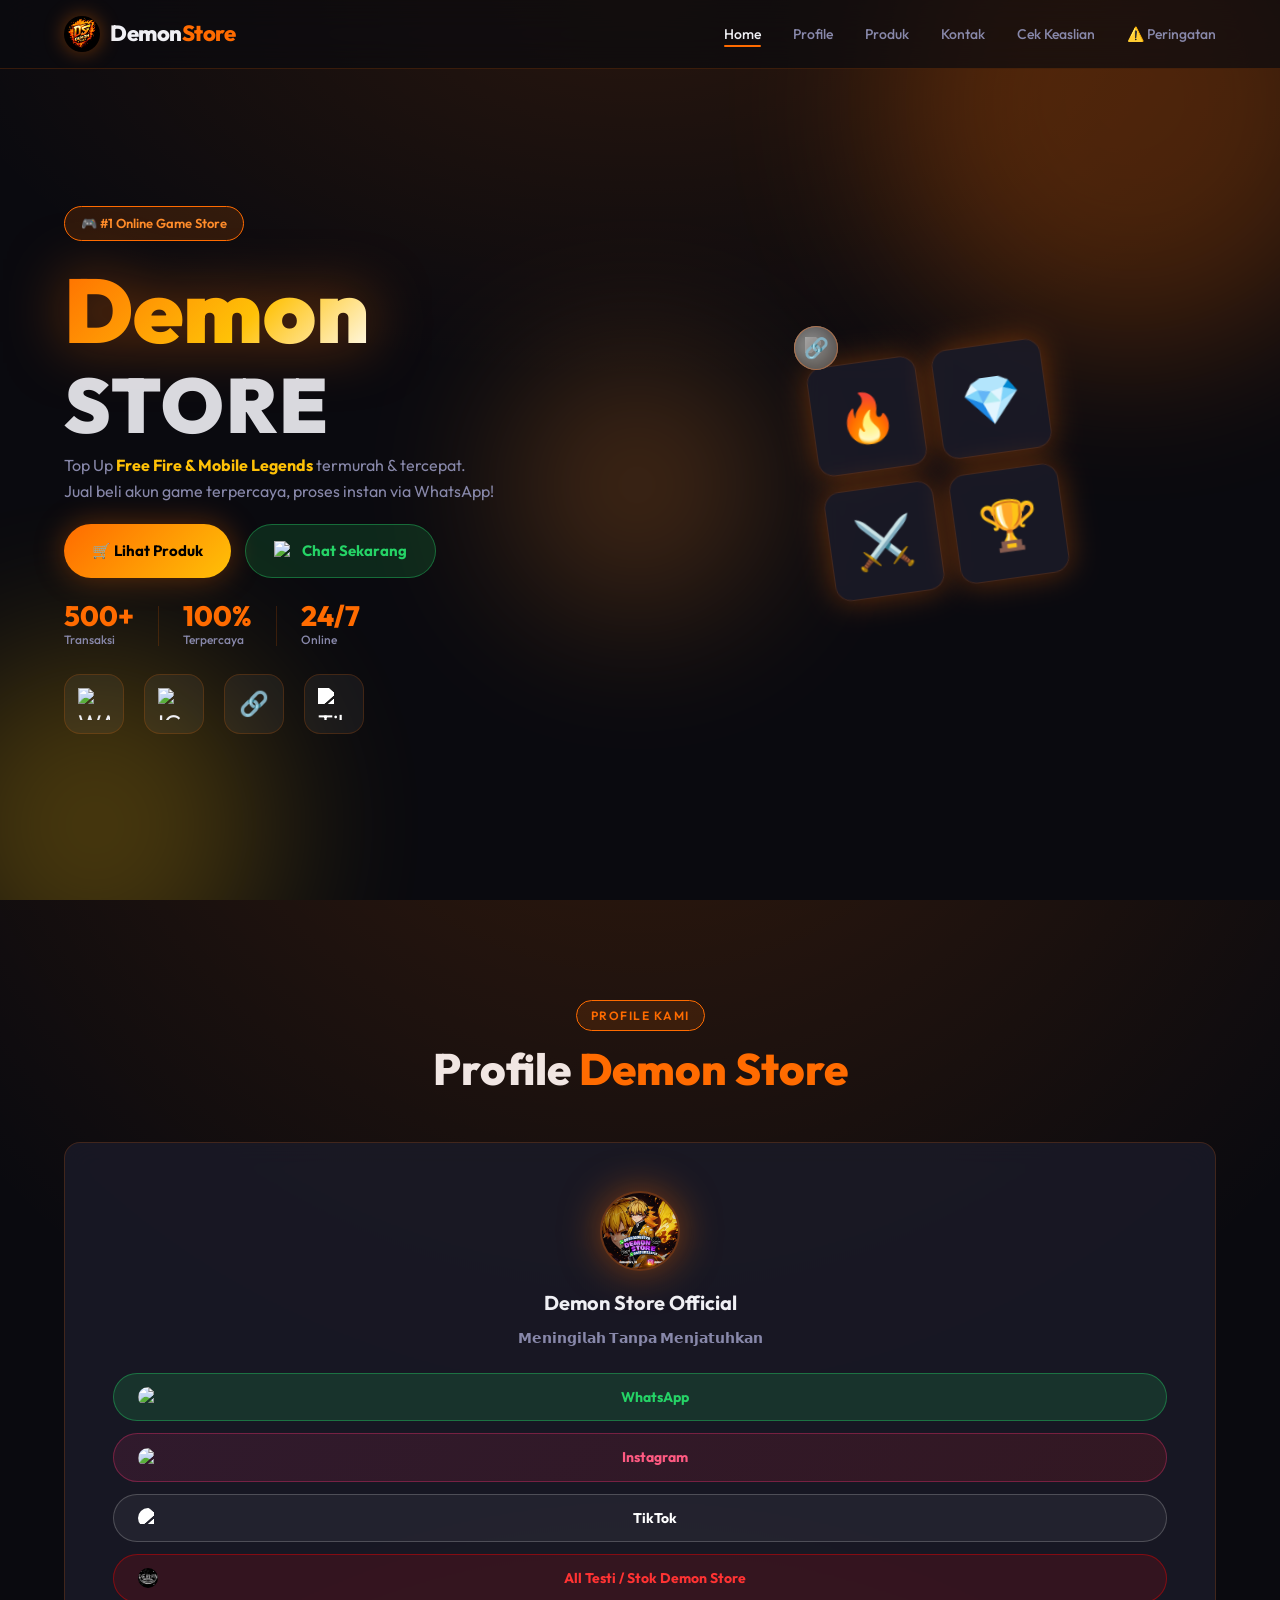
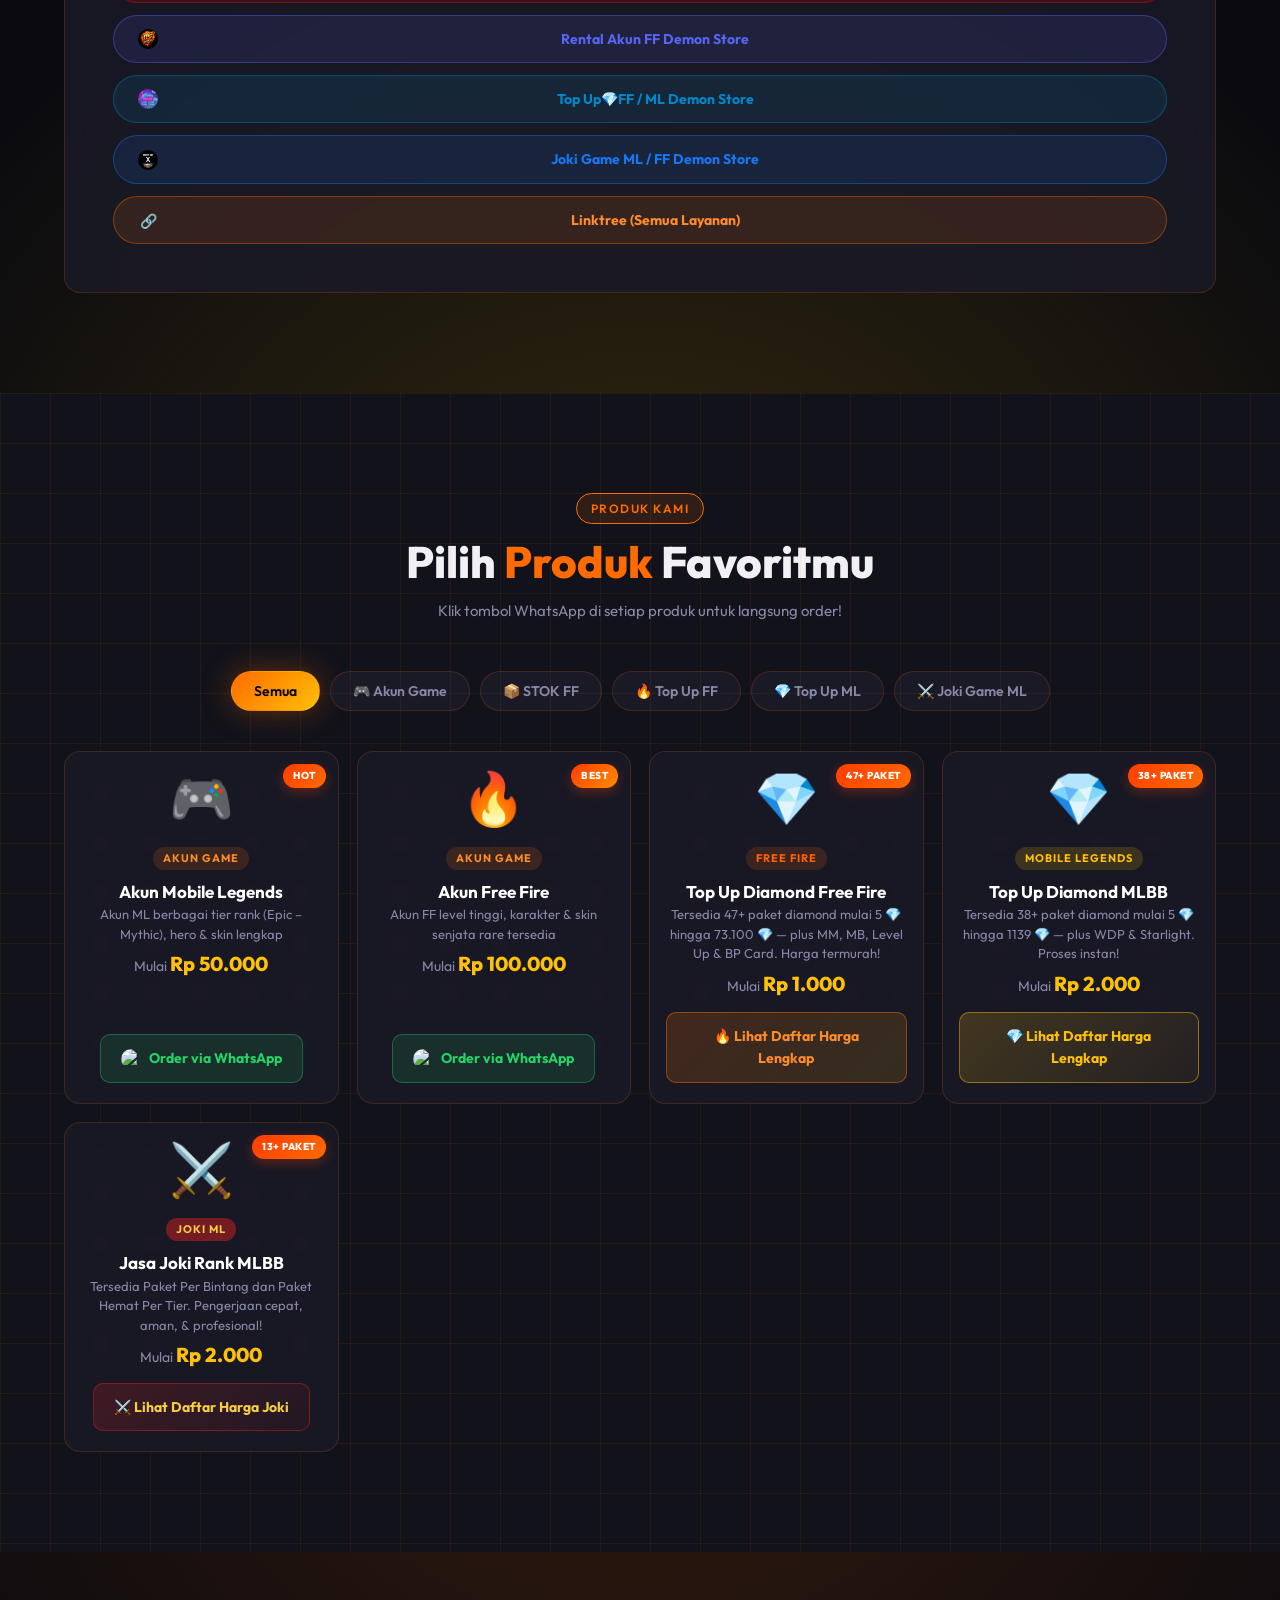
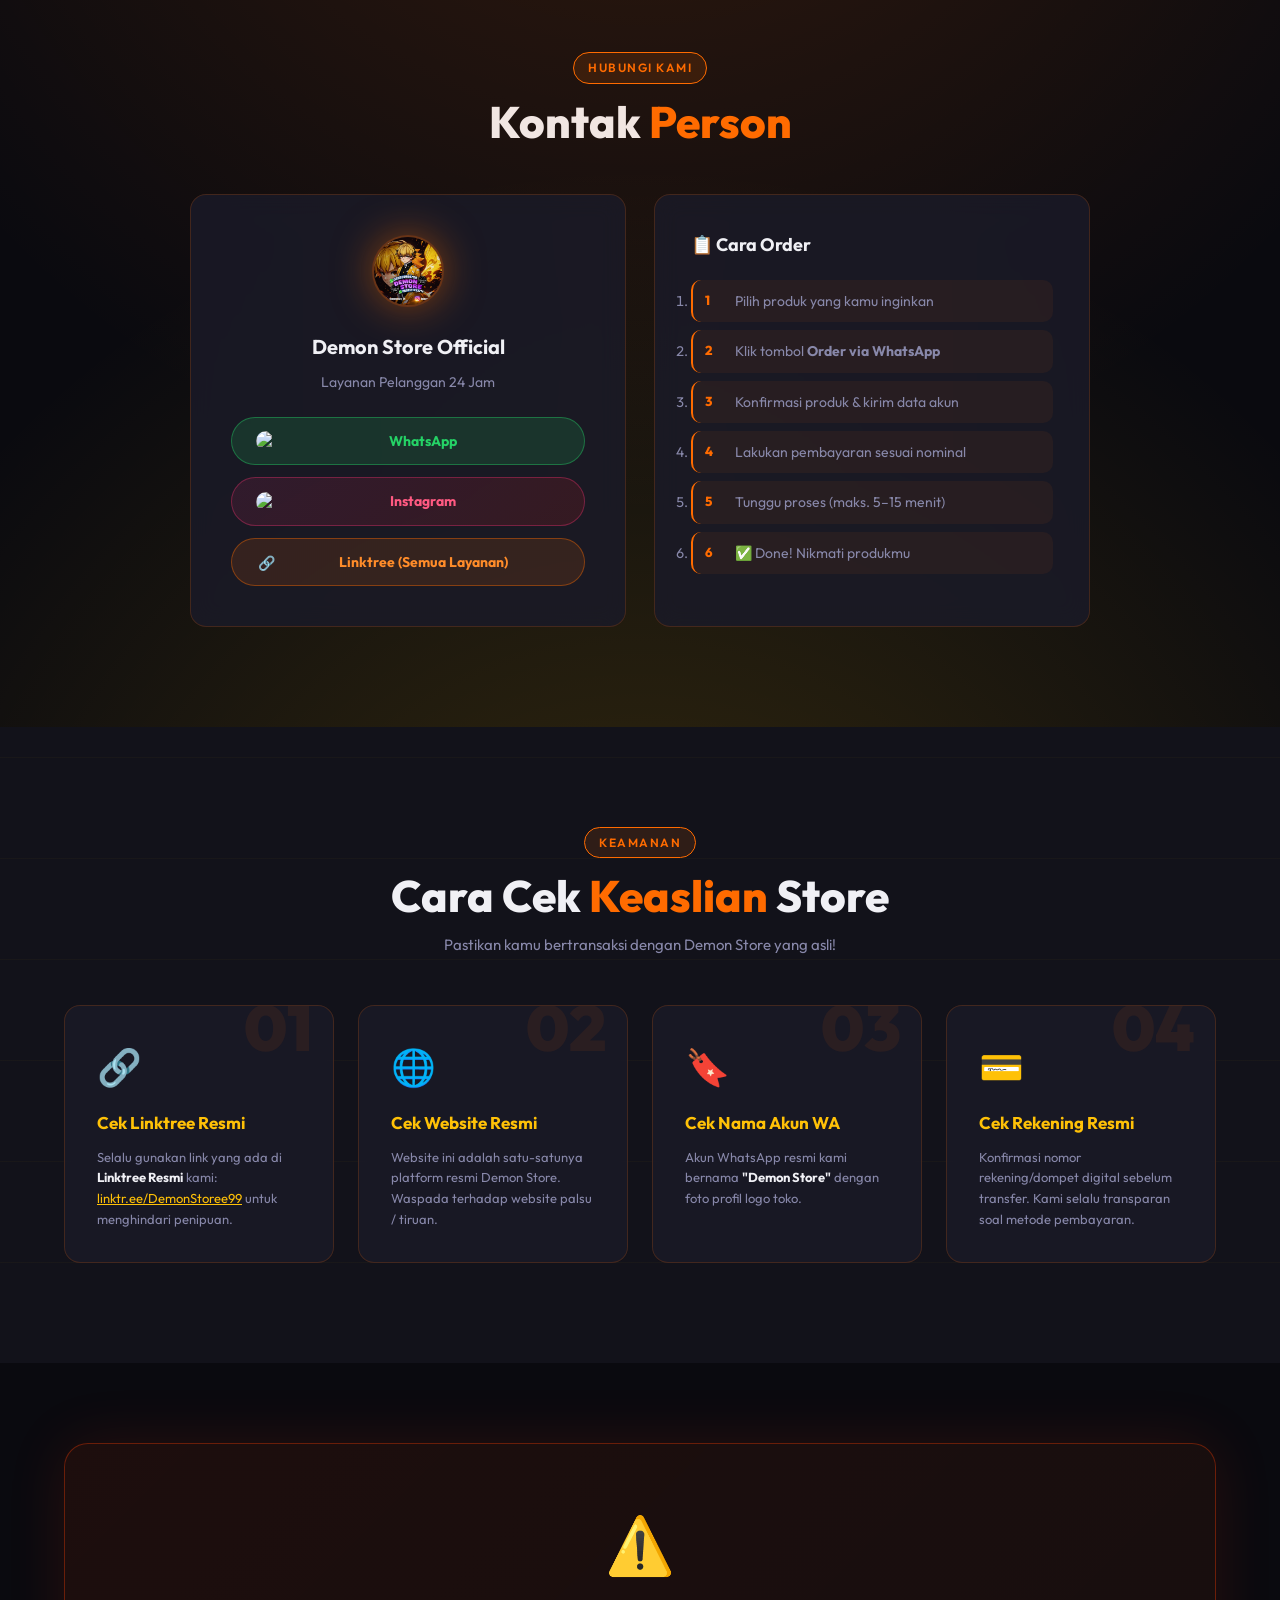
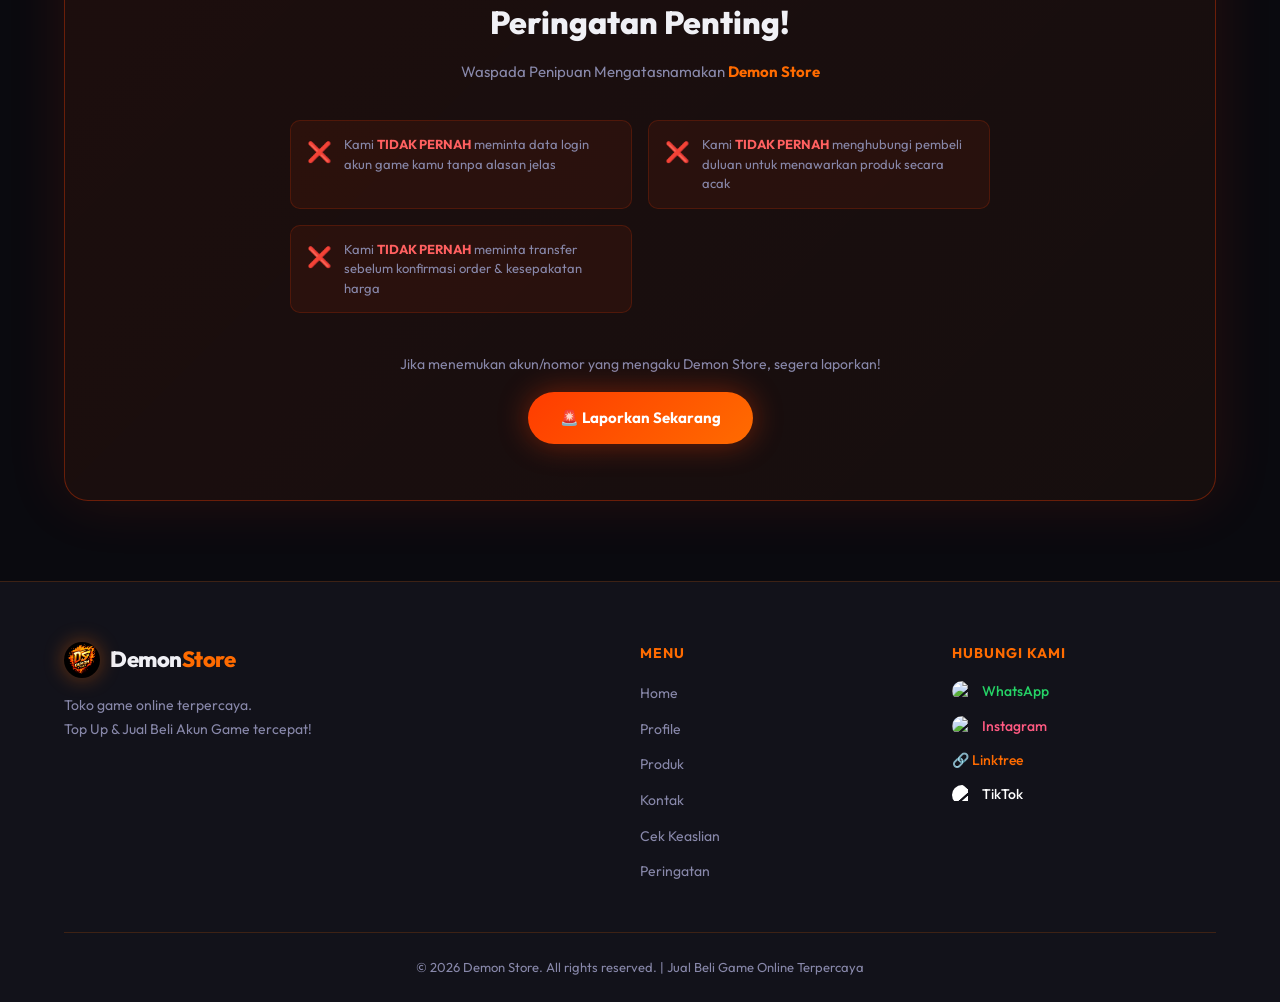
==== commit c518713c: "sold stok FF-014" ====
--- a/index.html
+++ b/index.html
@@ -522,10 +522,31 @@
             <div class="stok-badge-category">FREE FIRE</div>
             <div class="stok-account-id">FF-013</div>
             <div class="stok-desc"><p>Akun Level 57</p></div>
-            <div class="stok-status">Ready</div>
+            <div class="stok-status">Sold Out</div>
             <div class="stok-warranty">✓ Bergaransi</div>
             <div class="stok-bestseller">⭐ Best Seller</div>
             <div class="stok-price">Harga: <span>Rp70.000</span></div>
+          </div>
+        </div>
+         <div class="product-card stok-ff-card" data-category="stok-ff" data-popular="false" onclick="window.location.href='detail.html?id=FF-014'" style="cursor: pointer;">
+          <div class="stok-slider-wrapper">
+            <div class="stok-images-gallery">
+              <img src="FF-014/sampul.png" alt="Profile" class="stok-image active" />
+            </div>
+            <div class="stok-slider-nav stok-slider-prev" onclick="event.stopPropagation(); prevStokImage(this)"><i class="fas fa-arrow-left"></i></div>
+            <div class="stok-slider-nav stok-slider-next" onclick="event.stopPropagation(); nextStokImage(this)"><i class="fas fa-arrow-right"></i></div>
+            <div class="stok-slider-dots">
+              <div class="stok-slider-dot active" onclick="event.stopPropagation(); goToStokImage(this, 0)"></div>
+            </div>
+          </div>
+          <div class="stok-content-wrapper">
+            <div class="stok-badge-category">FREE FIRE</div>
+            <div class="stok-account-id">FF-014</div>
+            <div class="stok-desc"><p>Akun Level 77</p></div>
+            <div class="stok-status">Sold Out</div>
+            <div class="stok-warranty">✓ Bergaransi</div>
+            <div class="stok-bestseller">⭐ Best Seller</div>
+            <div class="stok-price">Harga: <span>Rp1.300.000</span></div>
           </div>
         </div>
 
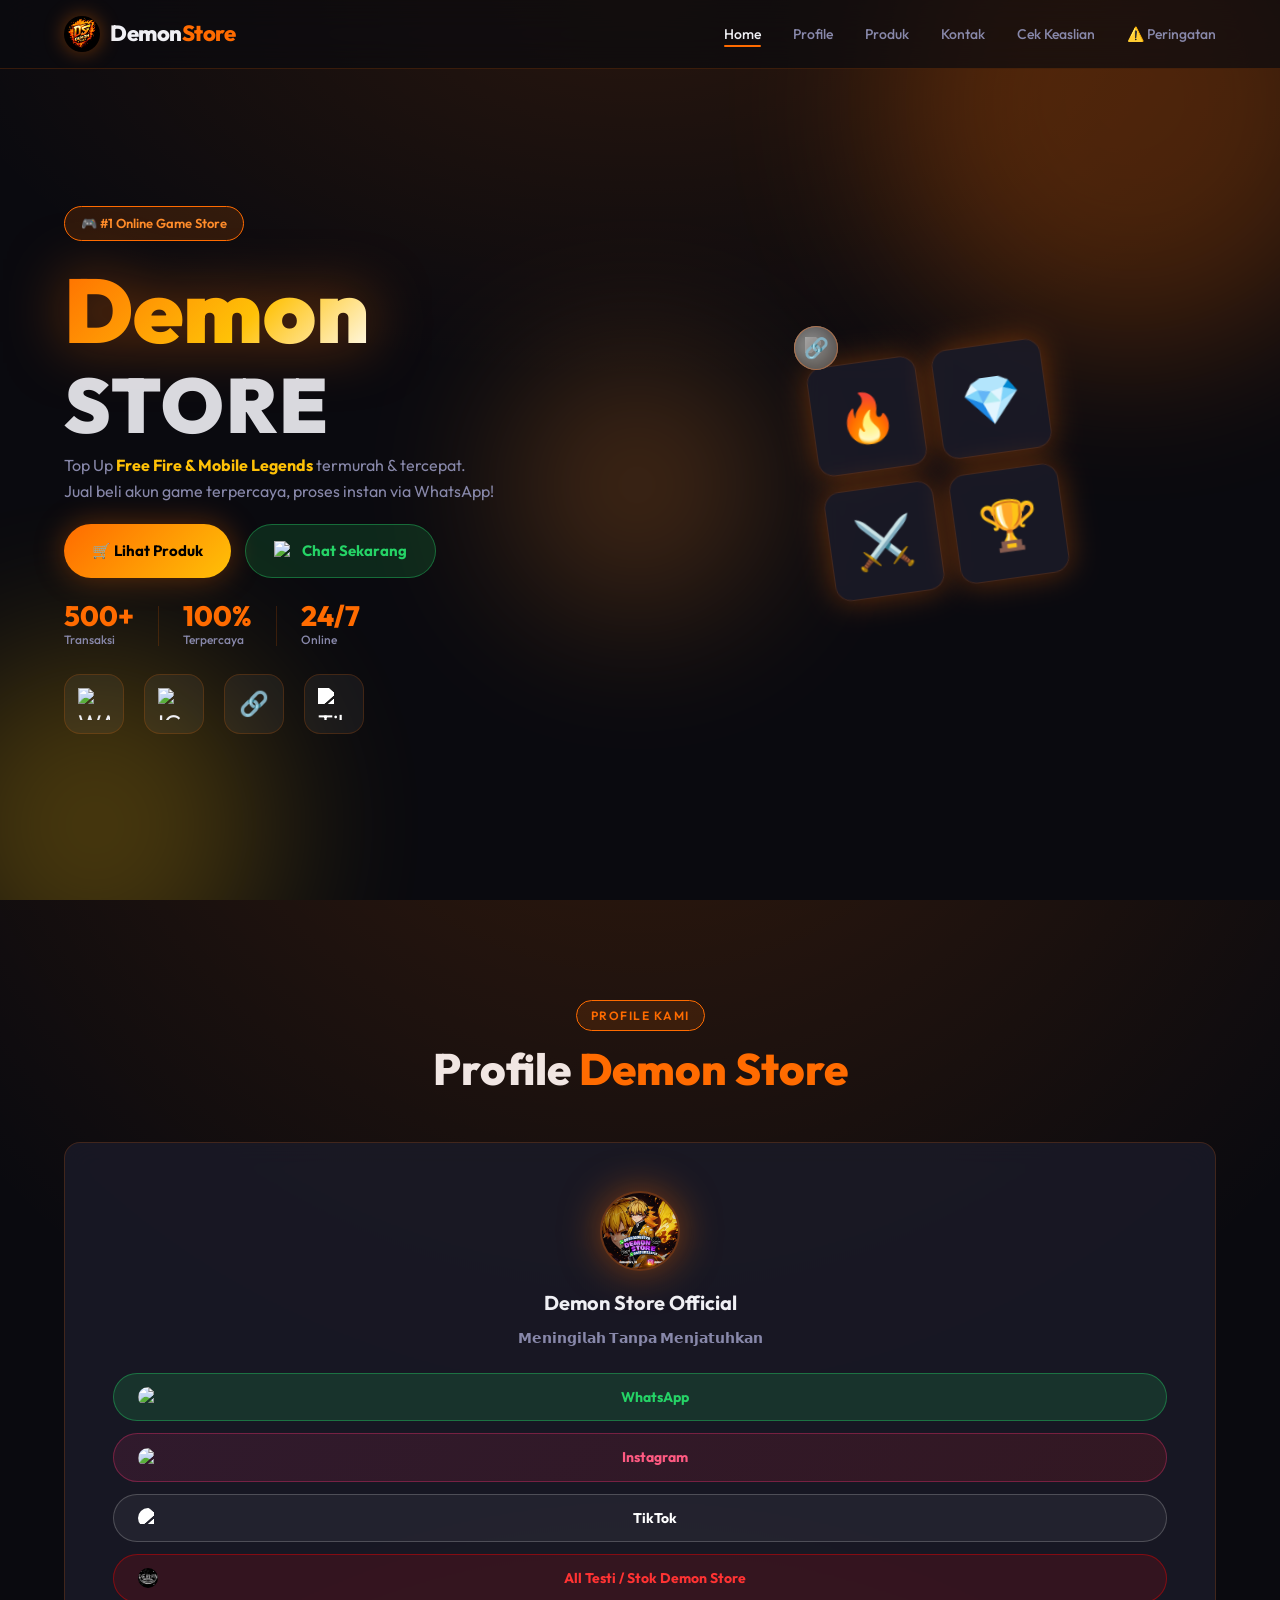
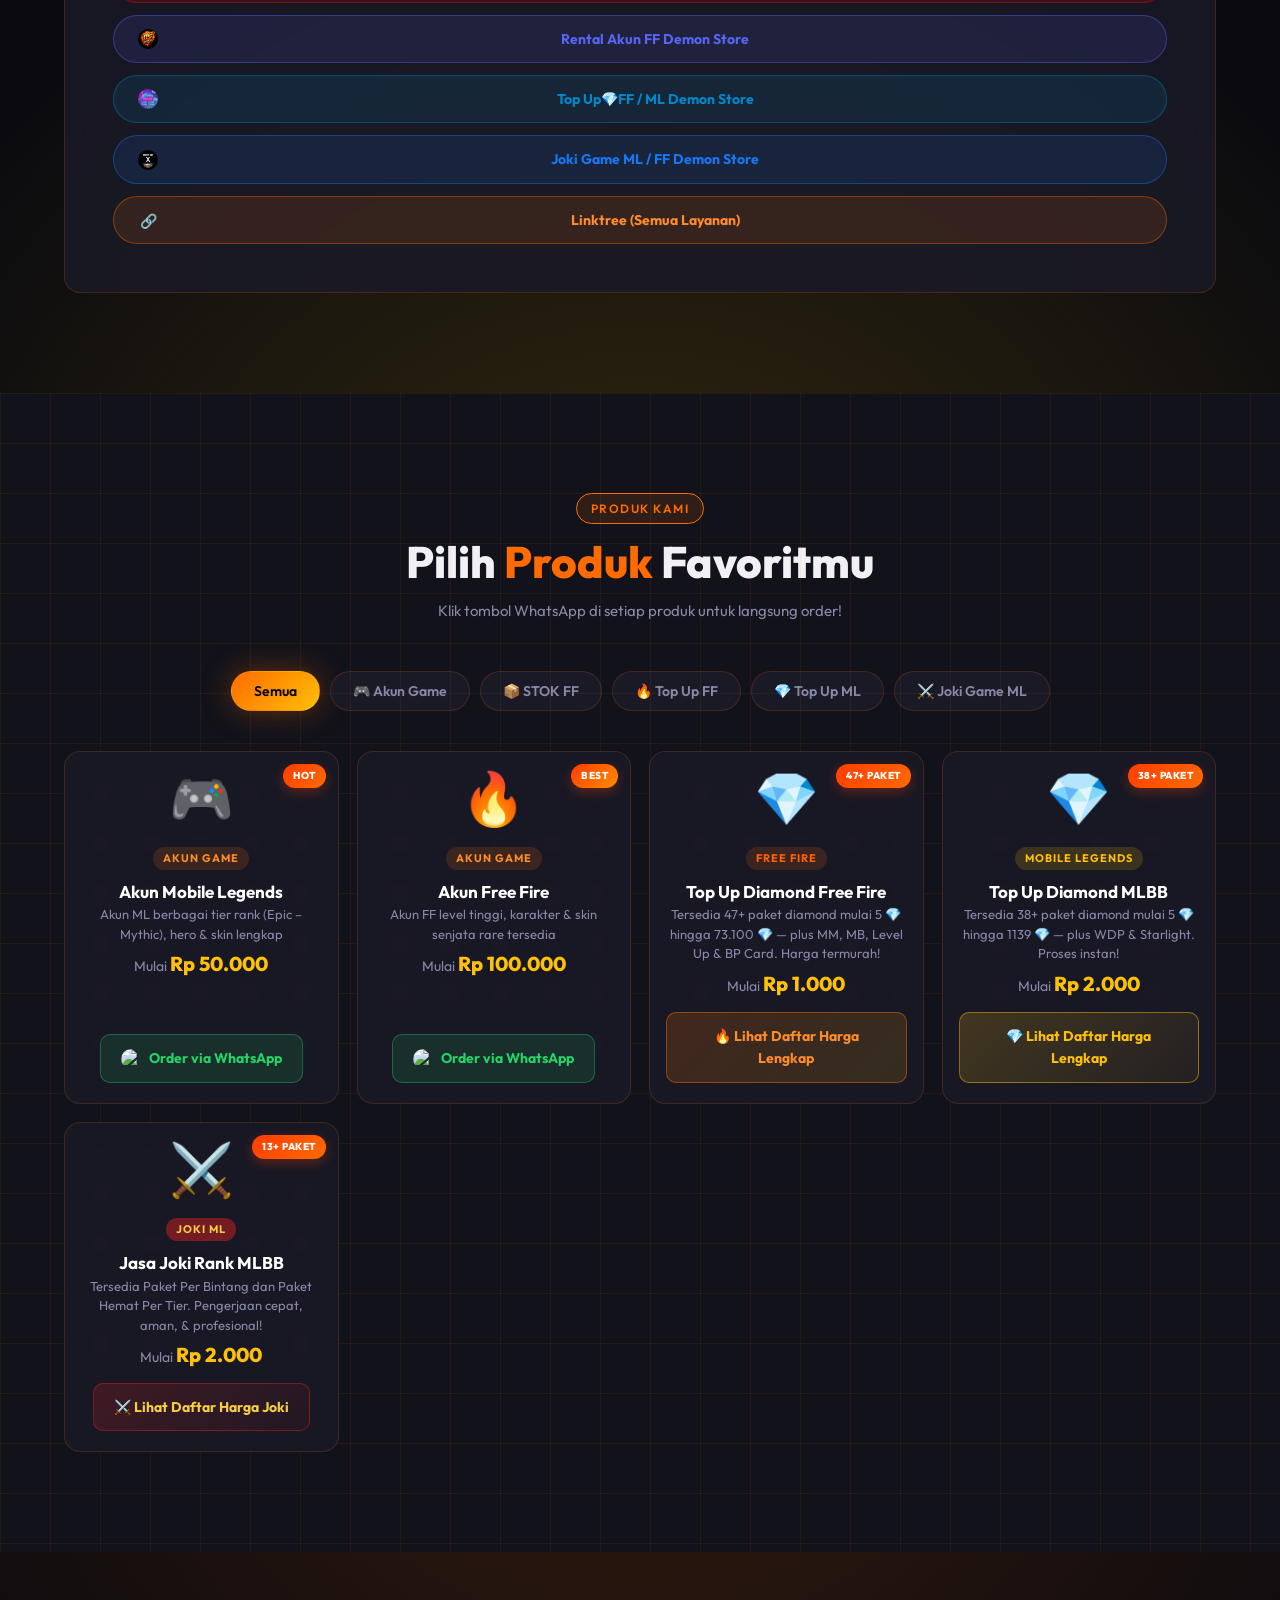
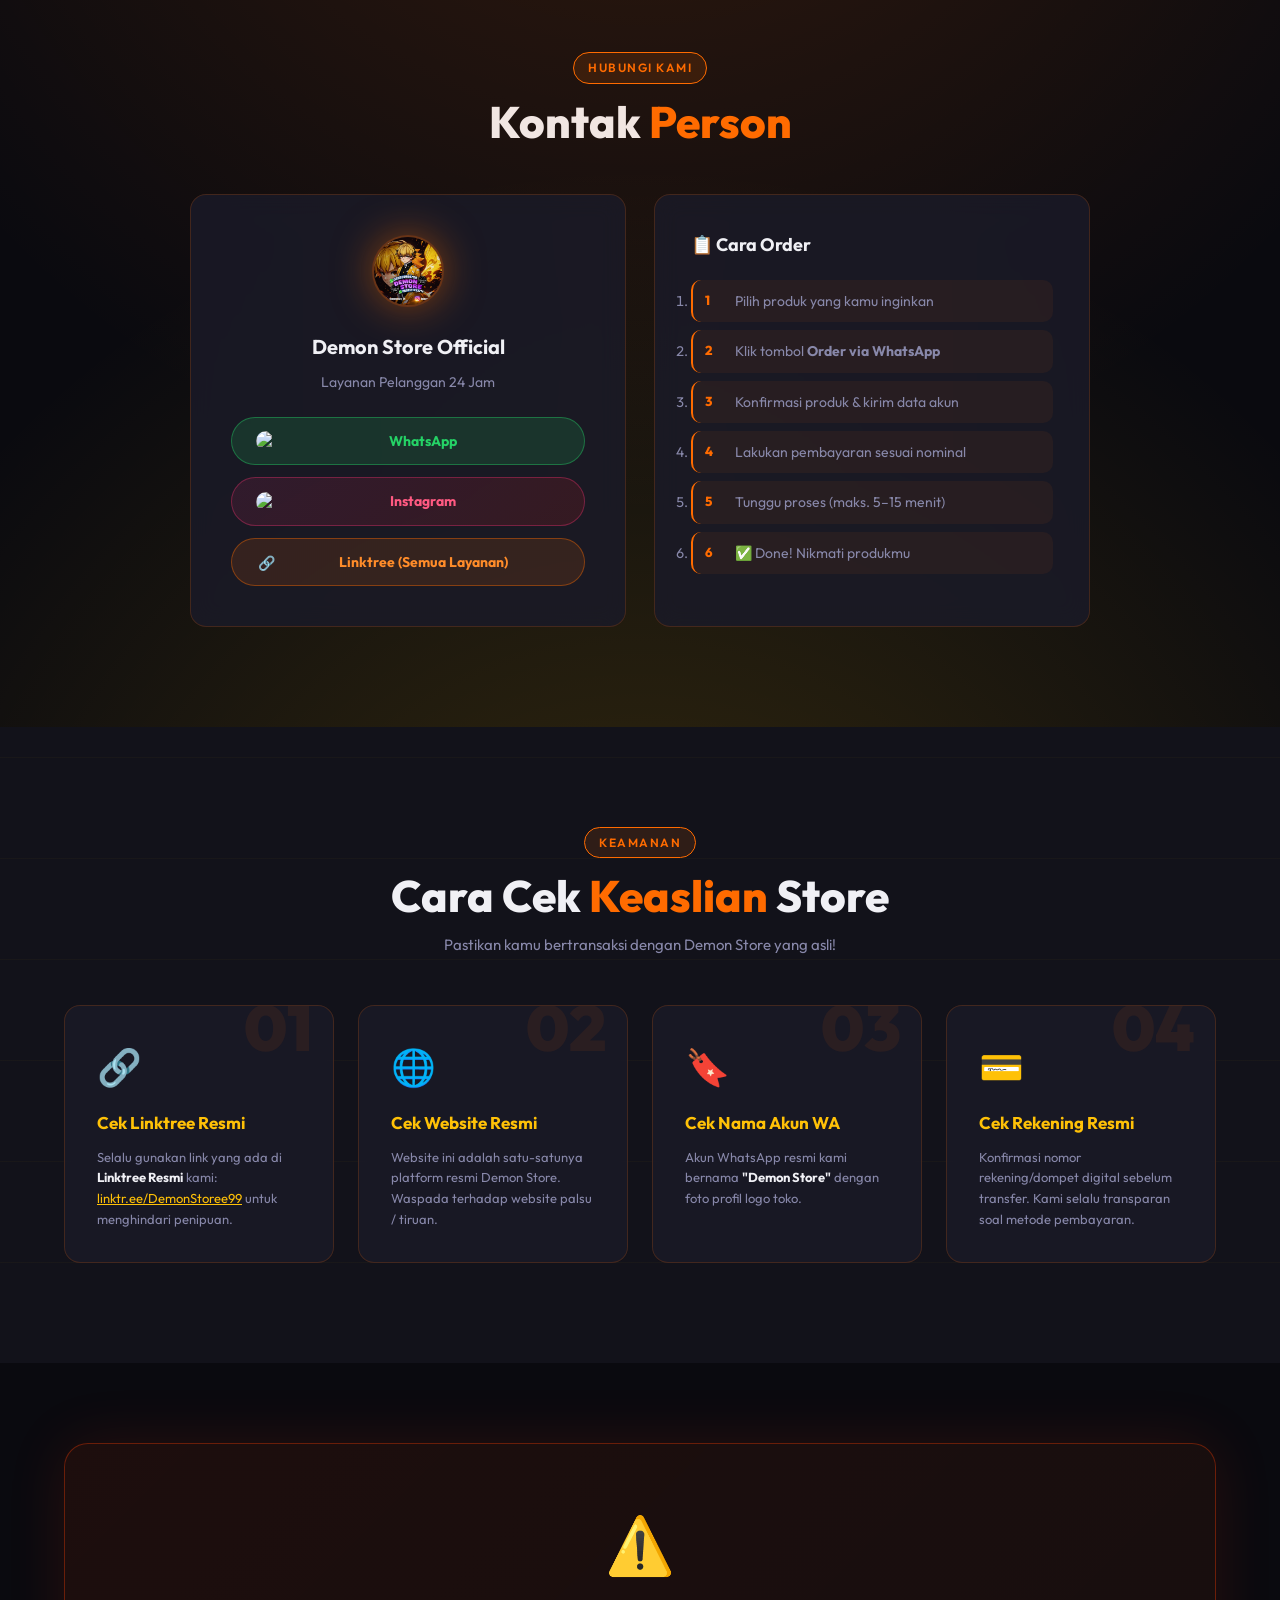
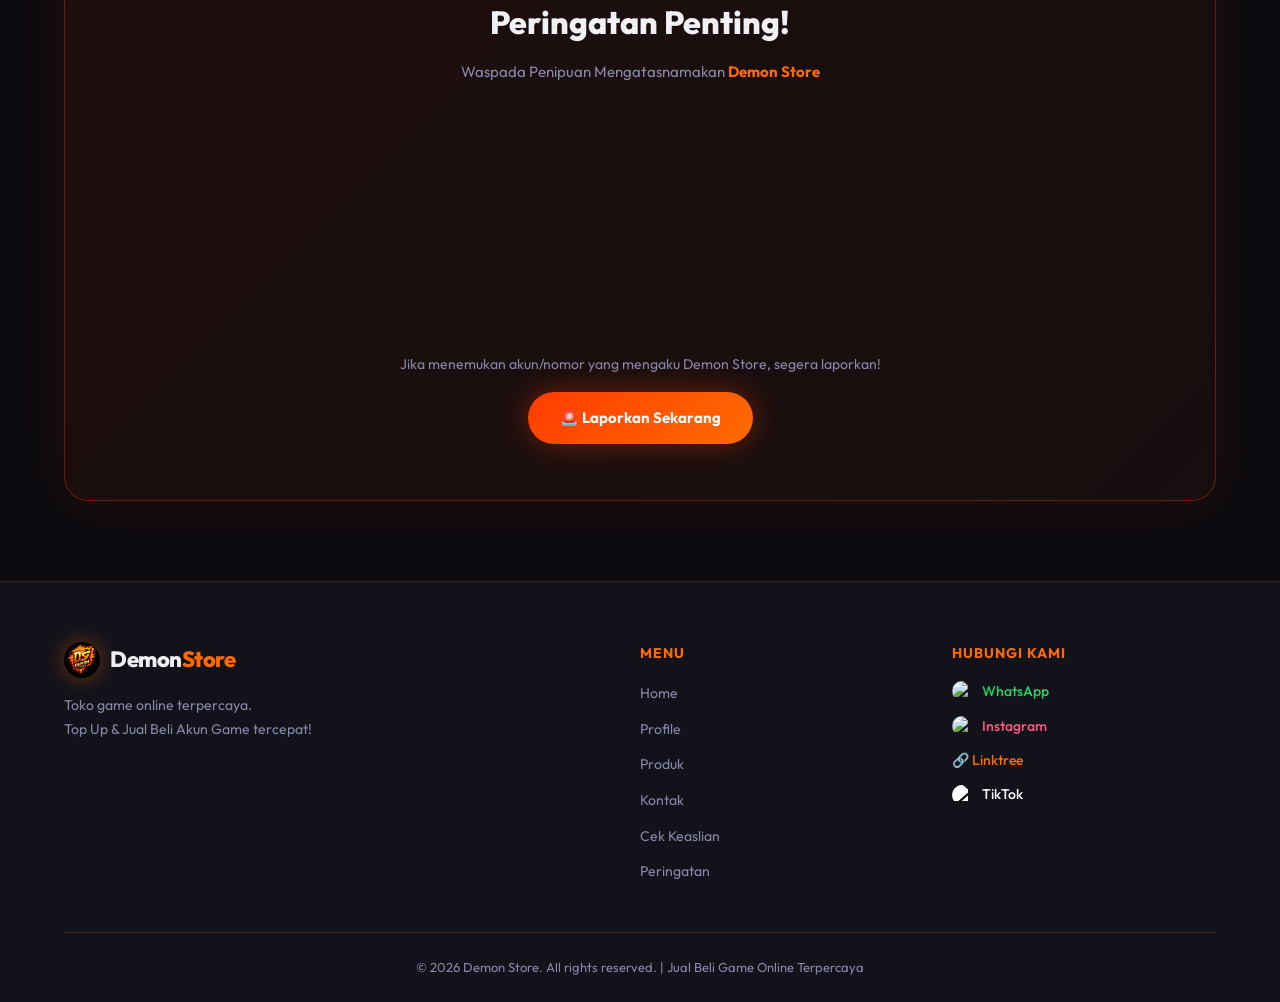
==== commit 52fa1952: "stok FF-017" ====
--- a/index.html
+++ b/index.html
@@ -532,7 +532,7 @@
           <div class="stok-slider-wrapper">
             <div class="stok-images-gallery">
               <img src="FF-014/sampul.png" alt="Profile" class="stok-image active" />
-            </div>
+            </div> 
             <div class="stok-slider-nav stok-slider-prev" onclick="event.stopPropagation(); prevStokImage(this)"><i class="fas fa-arrow-left"></i></div>
             <div class="stok-slider-nav stok-slider-next" onclick="event.stopPropagation(); nextStokImage(this)"><i class="fas fa-arrow-right"></i></div>
             <div class="stok-slider-dots">
@@ -547,6 +547,69 @@
             <div class="stok-warranty">✓ Bergaransi</div>
             <div class="stok-bestseller">⭐ Best Seller</div>
             <div class="stok-price">Harga: <span>Rp1.300.000</span></div>
+          </div>
+        </div>
+        <div class="product-card stok-ff-card" data-category="stok-ff" data-popular="false" onclick="window.location.href='detail.html?id=FF-015'" style="cursor: pointer;">
+          <div class="stok-slider-wrapper">
+            <div class="stok-images-gallery">
+              <img src="FF-015/sampul.png" alt="Profile" class="stok-image active" />
+            </div> 
+            <div class="stok-slider-nav stok-slider-prev" onclick="event.stopPropagation(); prevStokImage(this)"><i class="fas fa-arrow-left"></i></div>
+            <div class="stok-slider-nav stok-slider-next" onclick="event.stopPropagation(); nextStokImage(this)"><i class="fas fa-arrow-right"></i></div>
+            <div class="stok-slider-dots">
+              <div class="stok-slider-dot active" onclick="event.stopPropagation(); goToStokImage(this, 0)"></div>
+            </div>
+          </div>
+          <div class="stok-content-wrapper">
+            <div class="stok-badge-category">FREE FIRE</div>
+            <div class="stok-account-id">FF-015</div>
+            <div class="stok-desc"><p>Akun Level 70</p></div>
+            <div class="stok-status">Ready</div>
+            <div class="stok-warranty">✓ Bergaransi</div>
+            <div class="stok-bestseller">⭐ Best Seller</div>
+            <div class="stok-price">Harga: <span>Rp350.000</span></div>
+          </div>
+        </div>
+        <div class="product-card stok-ff-card" data-category="stok-ff" data-popular="false" onclick="window.location.href='detail.html?id=FF-016'" style="cursor: pointer;">
+          <div class="stok-slider-wrapper">
+            <div class="stok-images-gallery">
+              <img src="FF-016/sampul.png" alt="Profile" class="stok-image active" />
+            </div> 
+            <div class="stok-slider-nav stok-slider-prev" onclick="event.stopPropagation(); prevStokImage(this)"><i class="fas fa-arrow-left"></i></div>
+            <div class="stok-slider-nav stok-slider-next" onclick="event.stopPropagation(); nextStokImage(this)"><i class="fas fa-arrow-right"></i></div>
+            <div class="stok-slider-dots">
+              <div class="stok-slider-dot active" onclick="event.stopPropagation(); goToStokImage(this, 0)"></div>
+            </div>
+          </div>
+          <div class="stok-content-wrapper">
+            <div class="stok-badge-category">FREE FIRE</div>
+            <div class="stok-account-id">FF-016</div>
+            <div class="stok-desc"><p>Akun Level 61</p></div>
+            <div class="stok-status">Sold Out</div>
+            <div class="stok-warranty">✓ Bergaransi</div>
+            <div class="stok-bestseller">⭐ Best Seller</div>
+            <div class="stok-price">Harga: <span>Rp550.000</span></div>
+          </div>
+        </div>
+        <div class="product-card stok-ff-card" data-category="stok-ff" data-popular="false" onclick="window.location.href='detail.html?id=FF-017'" style="cursor: pointer;">
+          <div class="stok-slider-wrapper">
+            <div class="stok-images-gallery">
+              <img src="FF-017/sampul.png" alt="Profile" class="stok-image active" />
+            </div> 
+            <div class="stok-slider-nav stok-slider-prev" onclick="event.stopPropagation(); prevStokImage(this)"><i class="fas fa-arrow-left"></i></div>
+            <div class="stok-slider-nav stok-slider-next" onclick="event.stopPropagation(); nextStokImage(this)"><i class="fas fa-arrow-right"></i></div>
+            <div class="stok-slider-dots">
+              <div class="stok-slider-dot active" onclick="event.stopPropagation(); goToStokImage(this, 0)"></div>
+            </div>
+          </div>
+          <div class="stok-content-wrapper">
+            <div class="stok-badge-category">FREE FIRE</div>
+            <div class="stok-account-id">FF-017</div>
+            <div class="stok-desc"><p>Akun Level 68</p></div>
+            <div class="stok-status">Ready</div>
+            <div class="stok-warranty">✓ Bergaransi</div>
+            <div class="stok-bestseller">⭐ Best Seller</div>
+            <div class="stok-price">Harga: <span>Rp500.000</span></div>
           </div>
         </div>
 
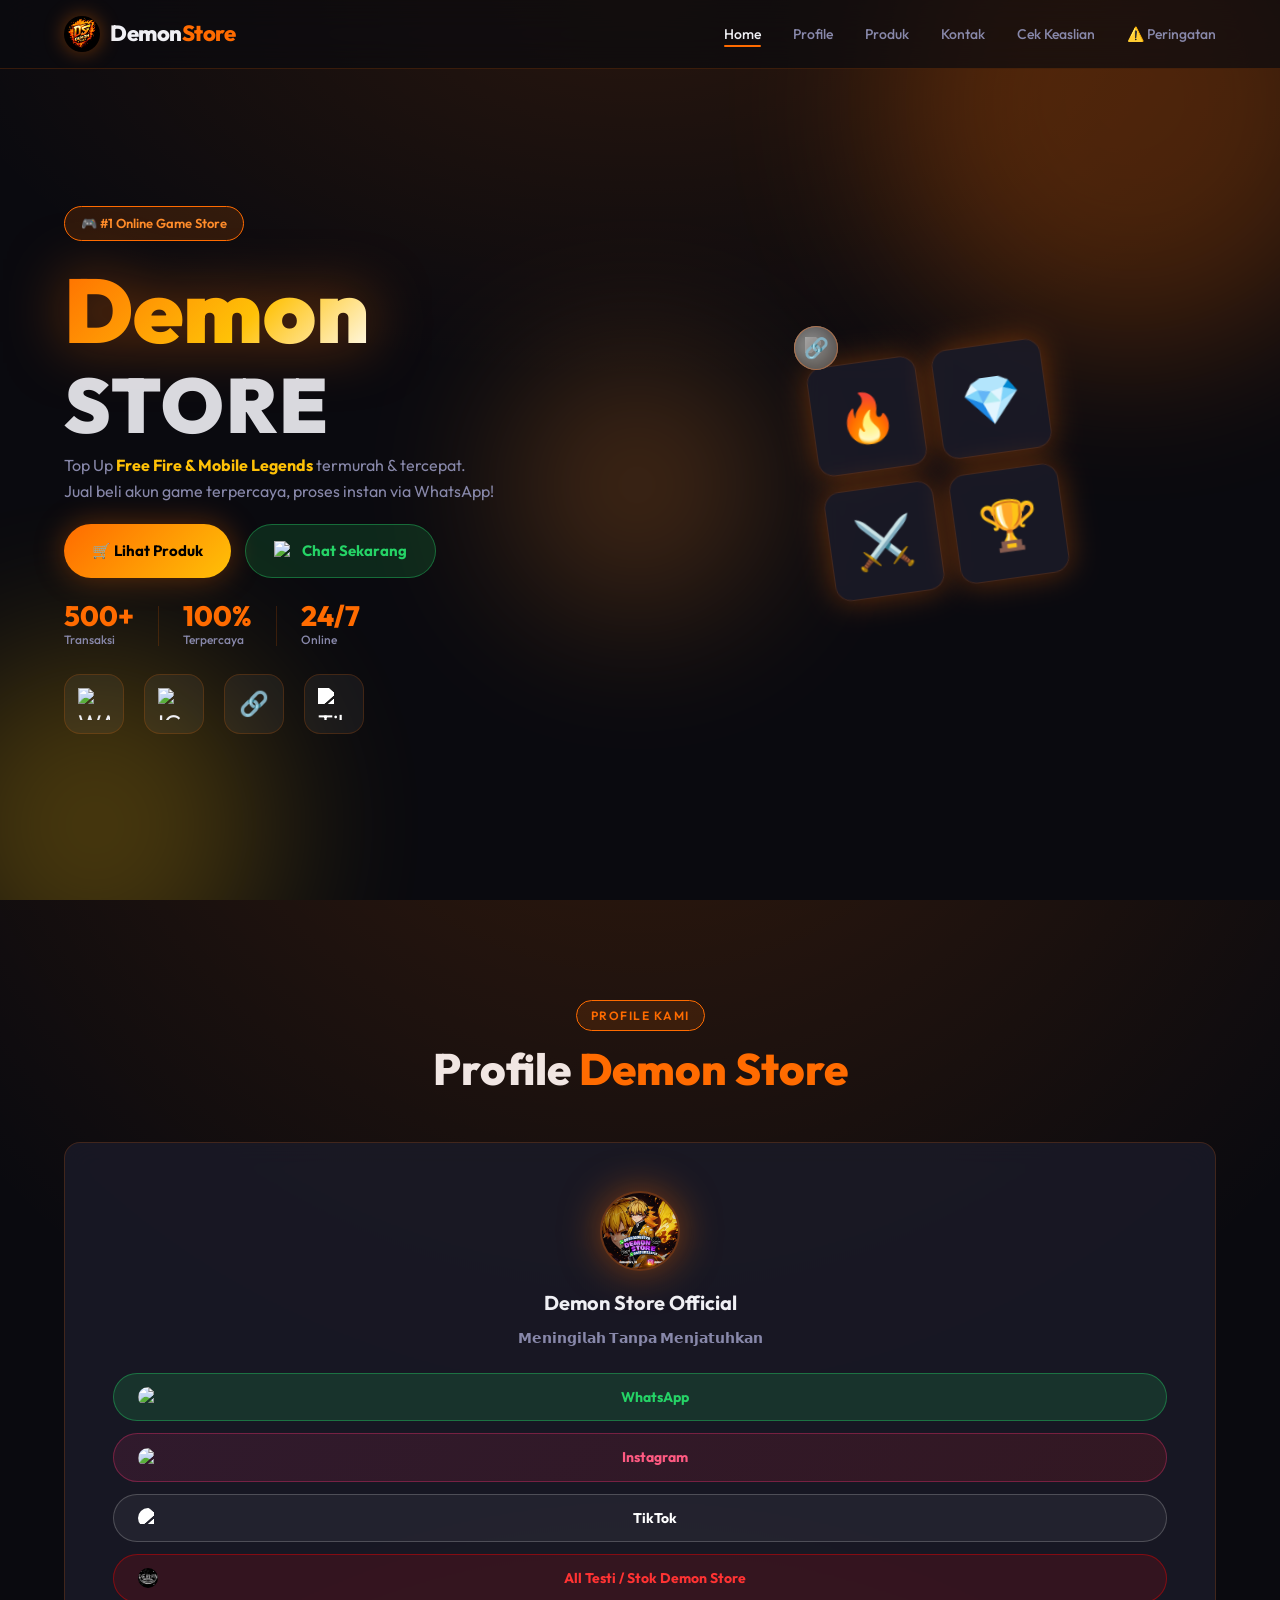
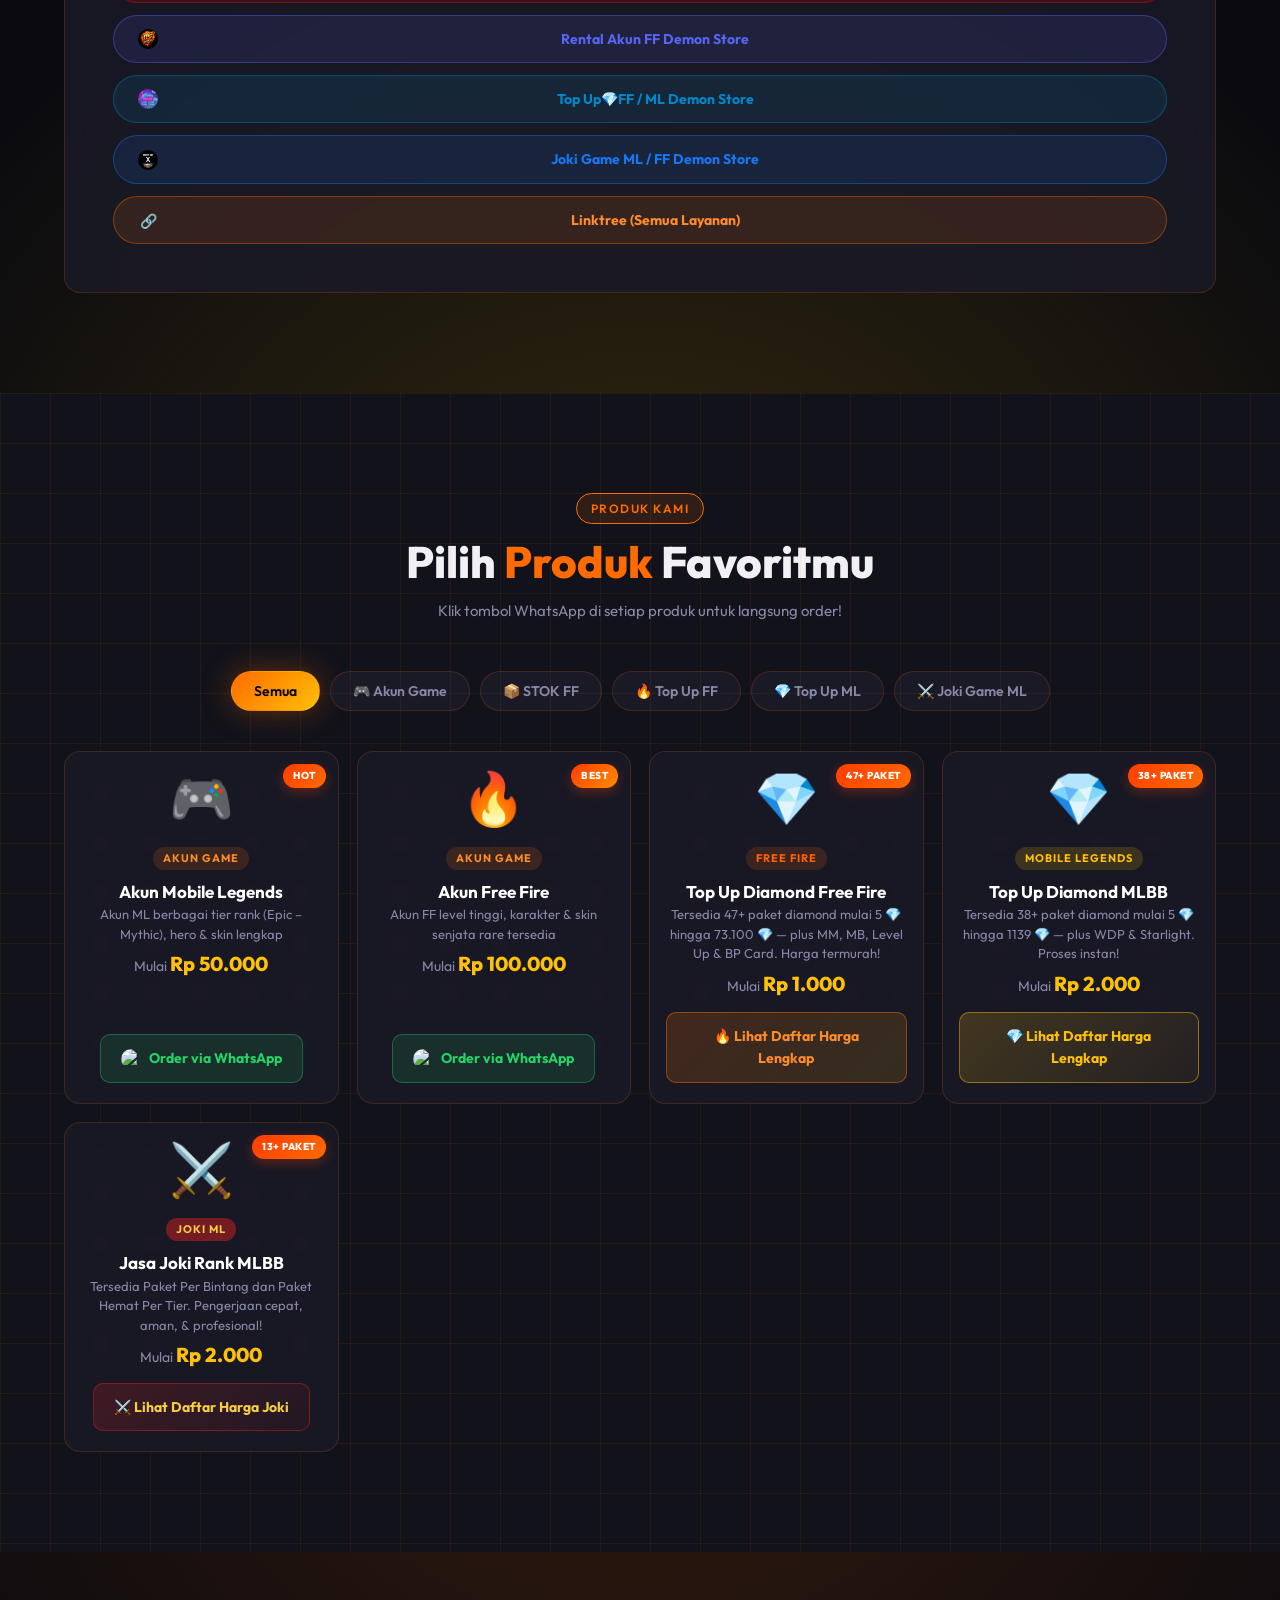
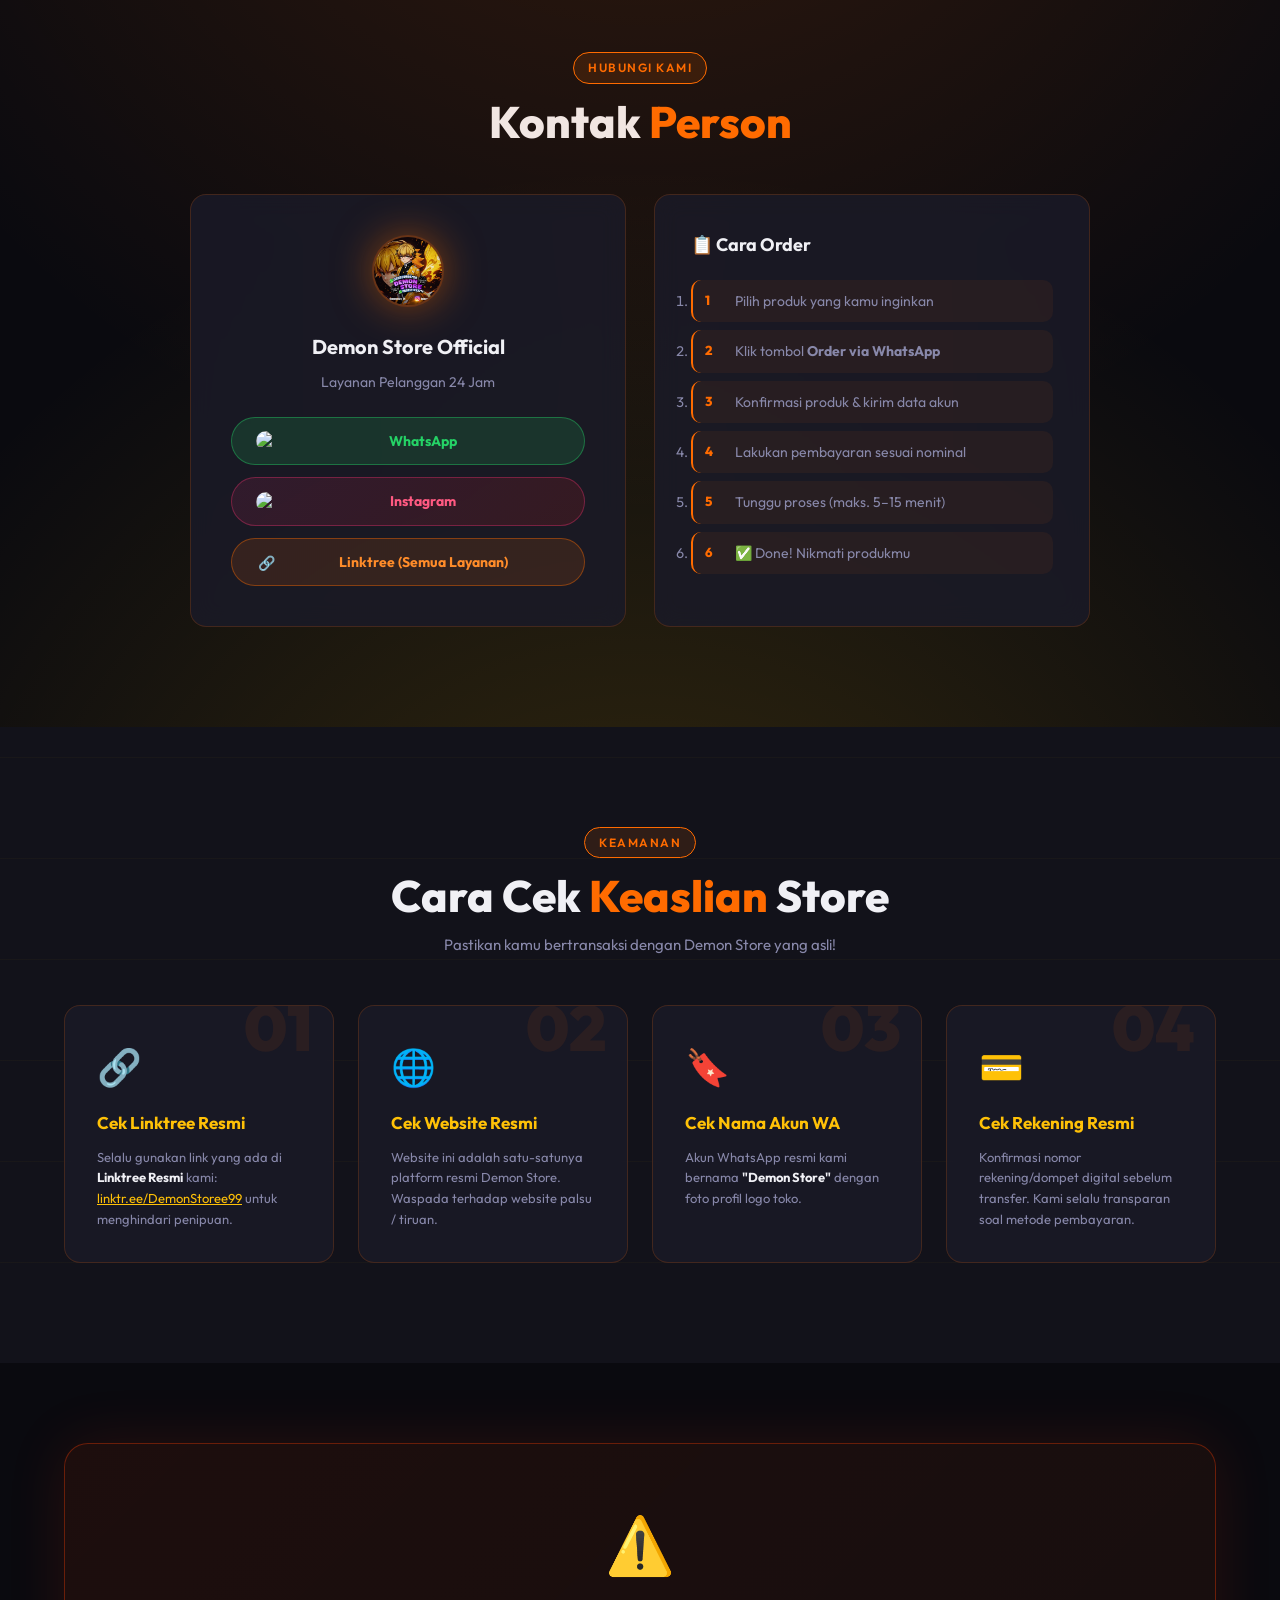
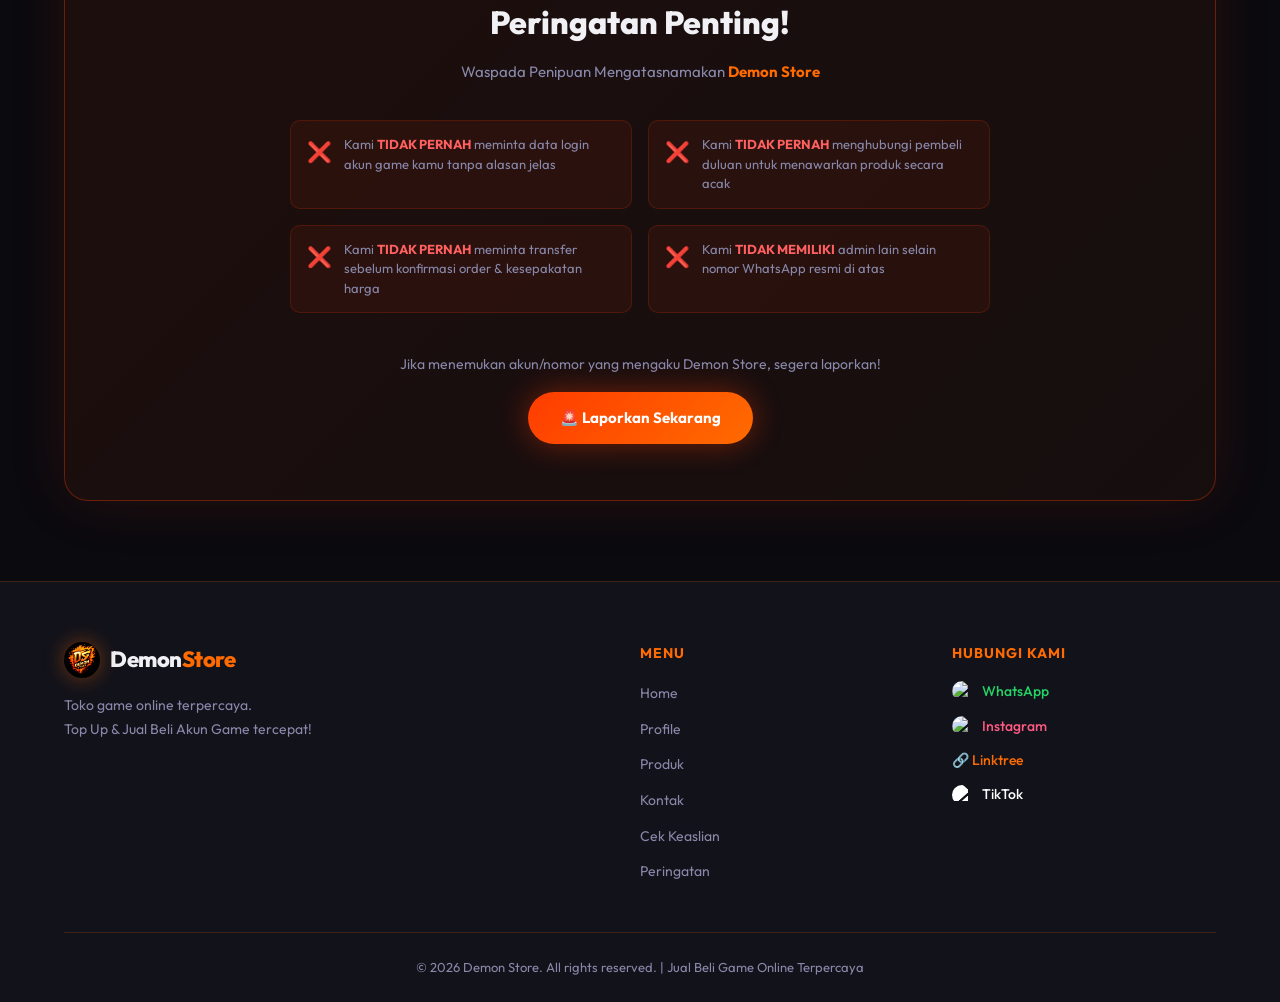
==== commit 4adf1ca2: "stok ff-018" ====
--- a/index.html
+++ b/index.html
@@ -564,7 +564,7 @@
             <div class="stok-badge-category">FREE FIRE</div>
             <div class="stok-account-id">FF-015</div>
             <div class="stok-desc"><p>Akun Level 70</p></div>
-            <div class="stok-status">Ready</div>
+            <div class="stok-status">Sold Out</div>
             <div class="stok-warranty">✓ Bergaransi</div>
             <div class="stok-bestseller">⭐ Best Seller</div>
             <div class="stok-price">Harga: <span>Rp350.000</span></div>
@@ -606,10 +606,31 @@
             <div class="stok-badge-category">FREE FIRE</div>
             <div class="stok-account-id">FF-017</div>
             <div class="stok-desc"><p>Akun Level 68</p></div>
+            <div class="stok-status">Sold Out</div>
+            <div class="stok-warranty">✓ Bergaransi</div>
+            <div class="stok-bestseller">⭐ Best Seller</div>
+            <div class="stok-price">Harga: <span>Rp500.000</span></div>
+          </div>
+        </div>
+        <div class="product-card stok-ff-card" data-category="stok-ff" data-popular="false" onclick="window.location.href='detail.html?id=FF-018'" style="cursor: pointer;">
+          <div class="stok-slider-wrapper">
+            <div class="stok-images-gallery">
+              <img src="FF-018/sampul.png" alt="Profile" class="stok-image active" />
+            </div> 
+            <div class="stok-slider-nav stok-slider-prev" onclick="event.stopPropagation(); prevStokImage(this)"><i class="fas fa-arrow-left"></i></div>
+            <div class="stok-slider-nav stok-slider-next" onclick="event.stopPropagation(); nextStokImage(this)"><i class="fas fa-arrow-right"></i></div>
+            <div class="stok-slider-dots">
+              <div class="stok-slider-dot active" onclick="event.stopPropagation(); goToStokImage(this, 0)"></div>
+            </div>
+          </div>
+          <div class="stok-content-wrapper">
+            <div class="stok-badge-category">FREE FIRE</div>
+            <div class="stok-account-id">FF-018</div>
+            <div class="stok-desc"><p>Akun Level 61</p></div>
             <div class="stok-status">Ready</div>
             <div class="stok-warranty">✓ Bergaransi</div>
             <div class="stok-bestseller">⭐ Best Seller</div>
-            <div class="stok-price">Harga: <span>Rp500.000</span></div>
+            <div class="stok-price">Harga: <span>Rp250.000</span></div>
           </div>
         </div>
 
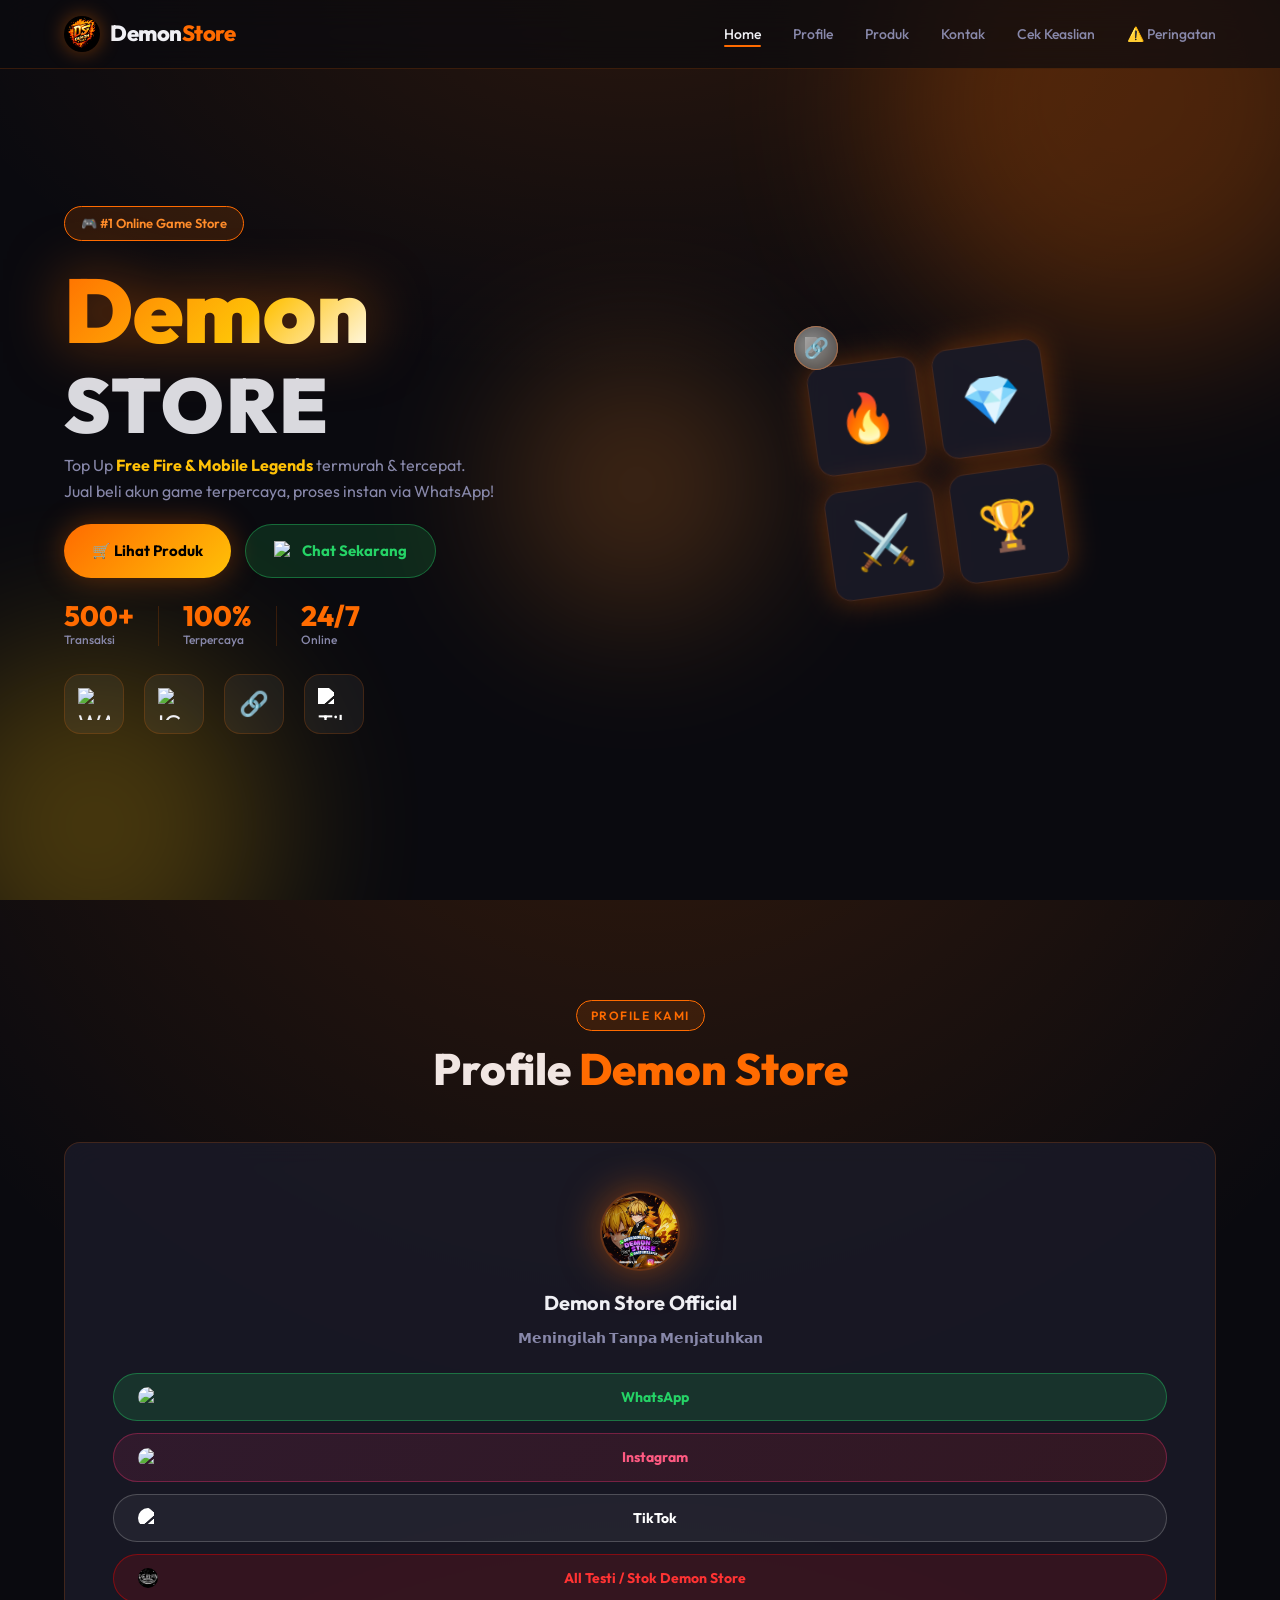
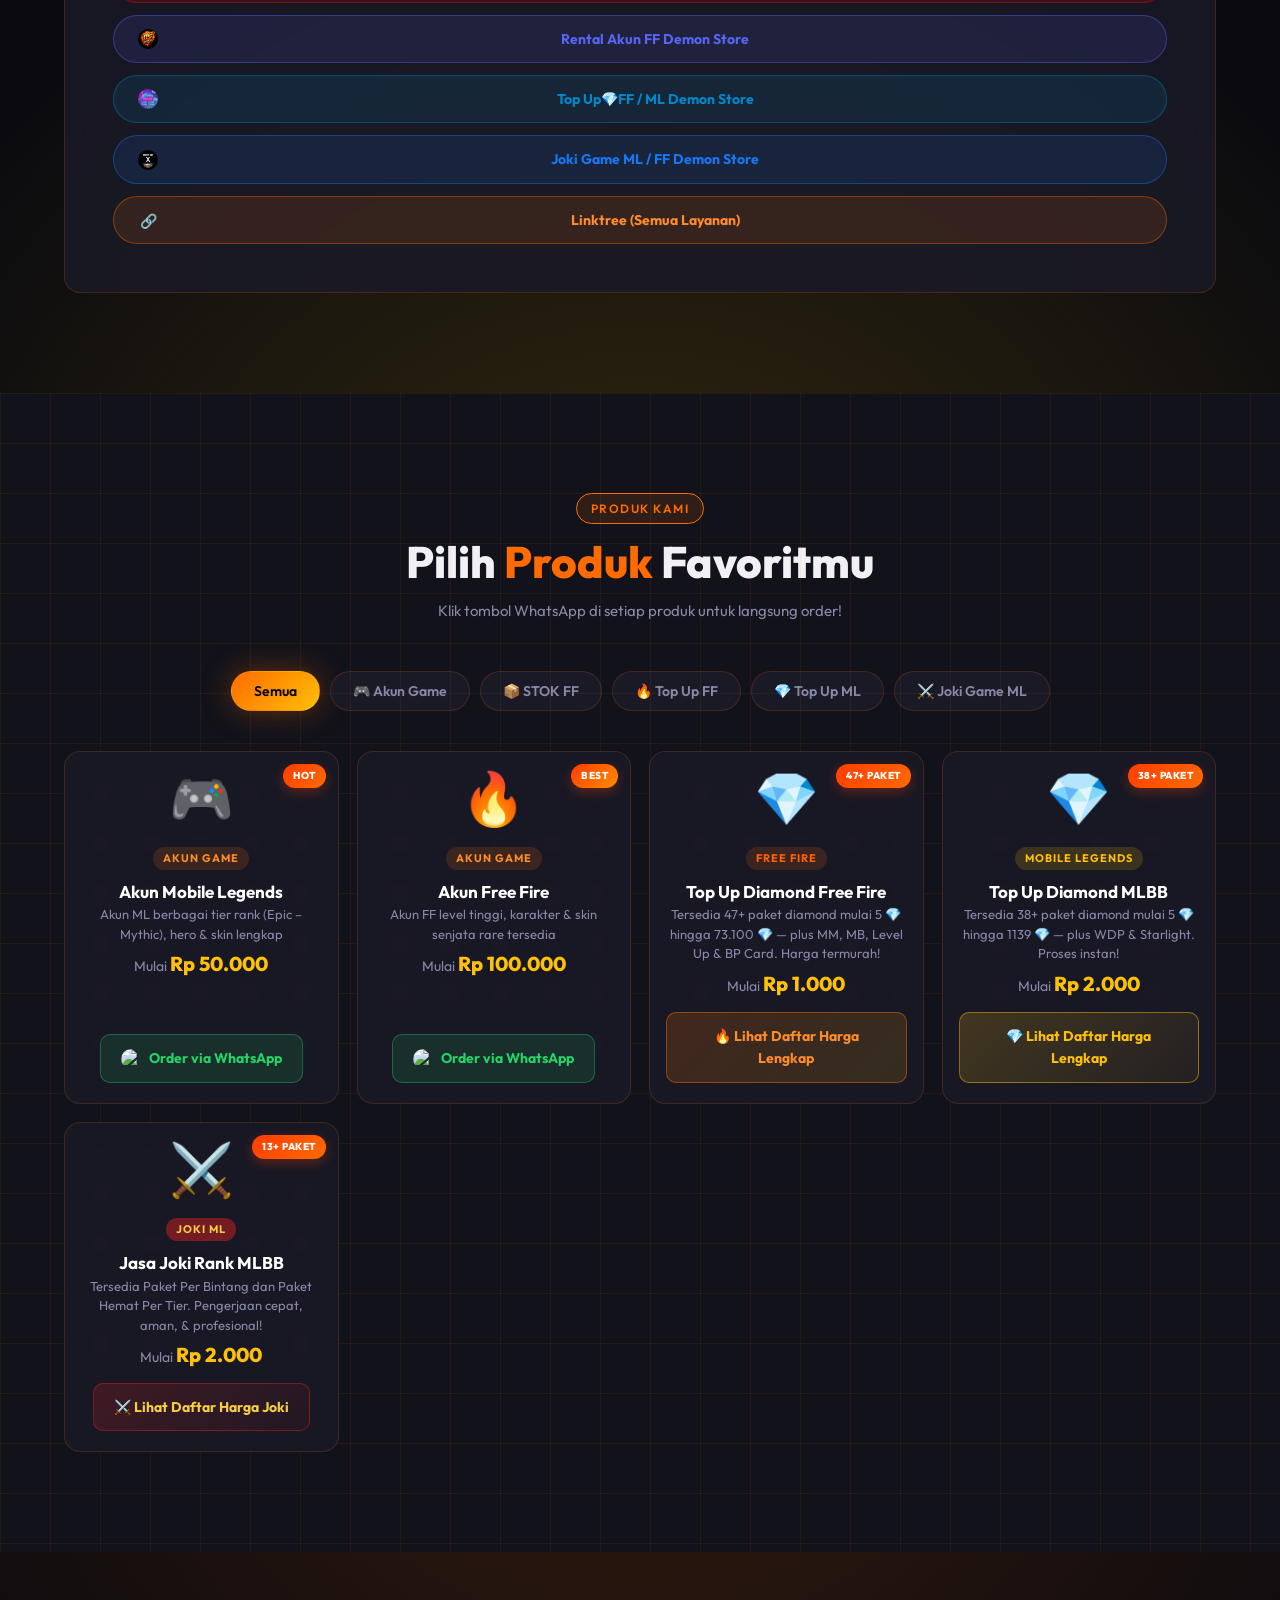
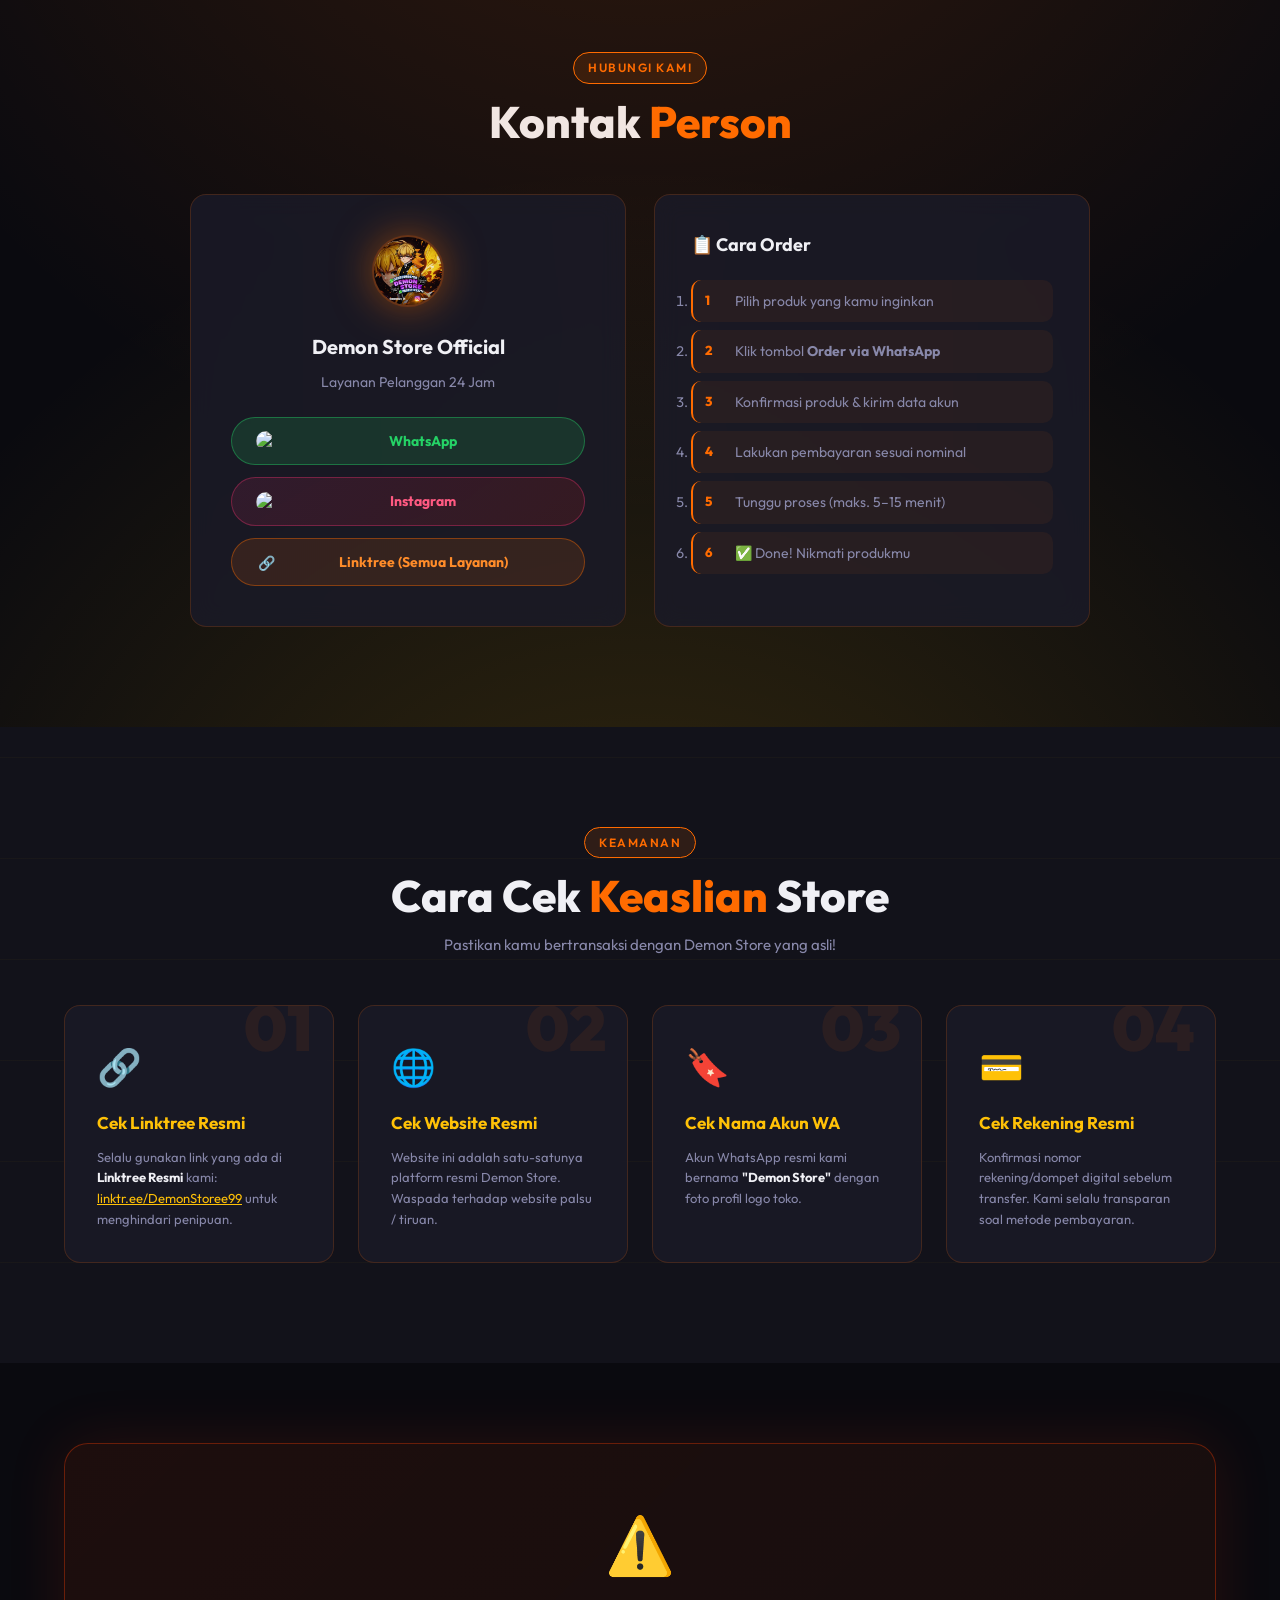
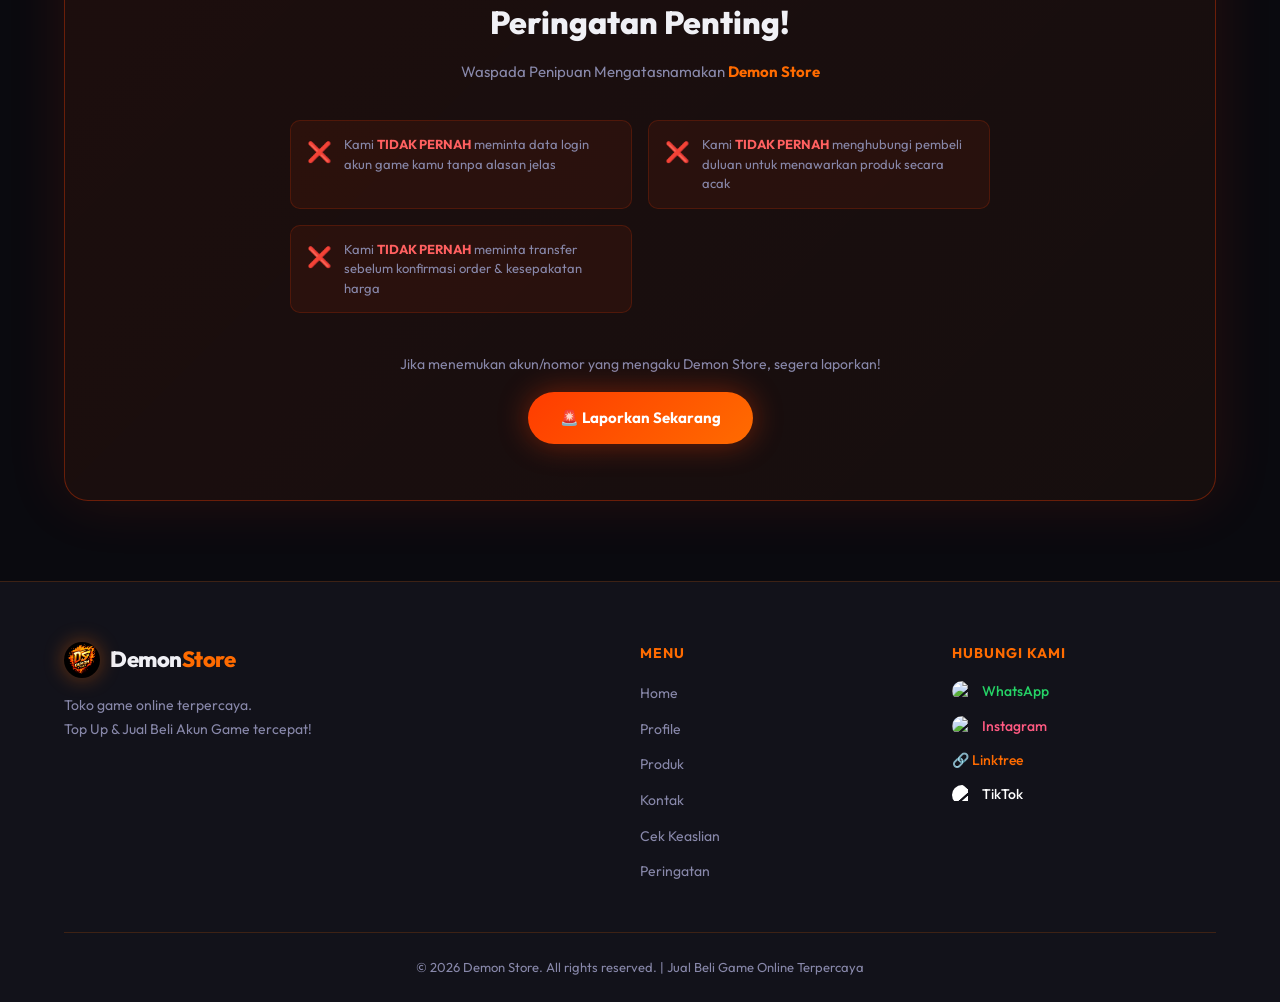
==== commit eb33700a: "sold ff-019" ====
--- a/index.html
+++ b/index.html
@@ -627,10 +627,31 @@
             <div class="stok-badge-category">FREE FIRE</div>
             <div class="stok-account-id">FF-018</div>
             <div class="stok-desc"><p>Akun Level 61</p></div>
-            <div class="stok-status">Ready</div>
+            <div class="stok-status">Sold Out</div>
             <div class="stok-warranty">✓ Bergaransi</div>
             <div class="stok-bestseller">⭐ Best Seller</div>
             <div class="stok-price">Harga: <span>Rp250.000</span></div>
+          </div>
+        </div>
+          <div class="product-card stok-ff-card" data-category="stok-ff" data-popular="false" onclick="window.location.href='detail.html?id=FF-019'" style="cursor: pointer;">
+          <div class="stok-slider-wrapper">
+            <div class="stok-images-gallery">
+              <img src="FF-019/sampul.png" alt="Profile" class="stok-image active" />
+            </div> 
+            <div class="stok-slider-nav stok-slider-prev" onclick="event.stopPropagation(); prevStokImage(this)"><i class="fas fa-arrow-left"></i></div>
+            <div class="stok-slider-nav stok-slider-next" onclick="event.stopPropagation(); nextStokImage(this)"><i class="fas fa-arrow-right"></i></div>
+            <div class="stok-slider-dots">
+              <div class="stok-slider-dot active" onclick="event.stopPropagation(); goToStokImage(this, 0)"></div>
+            </div>
+          </div>
+          <div class="stok-content-wrapper">
+            <div class="stok-badge-category">FREE FIRE</div>
+            <div class="stok-account-id">FF-019</div>
+            <div class="stok-desc"><p>Akun Level 65</p></div>
+            <div class="stok-status">Sold Out</div>
+            <div class="stok-warranty">✓ Bergaransi</div>
+            <div class="stok-bestseller">⭐ Best Seller</div>
+            <div class="stok-price">Harga: <span>Rp200.000</span></div>
           </div>
         </div>
 
